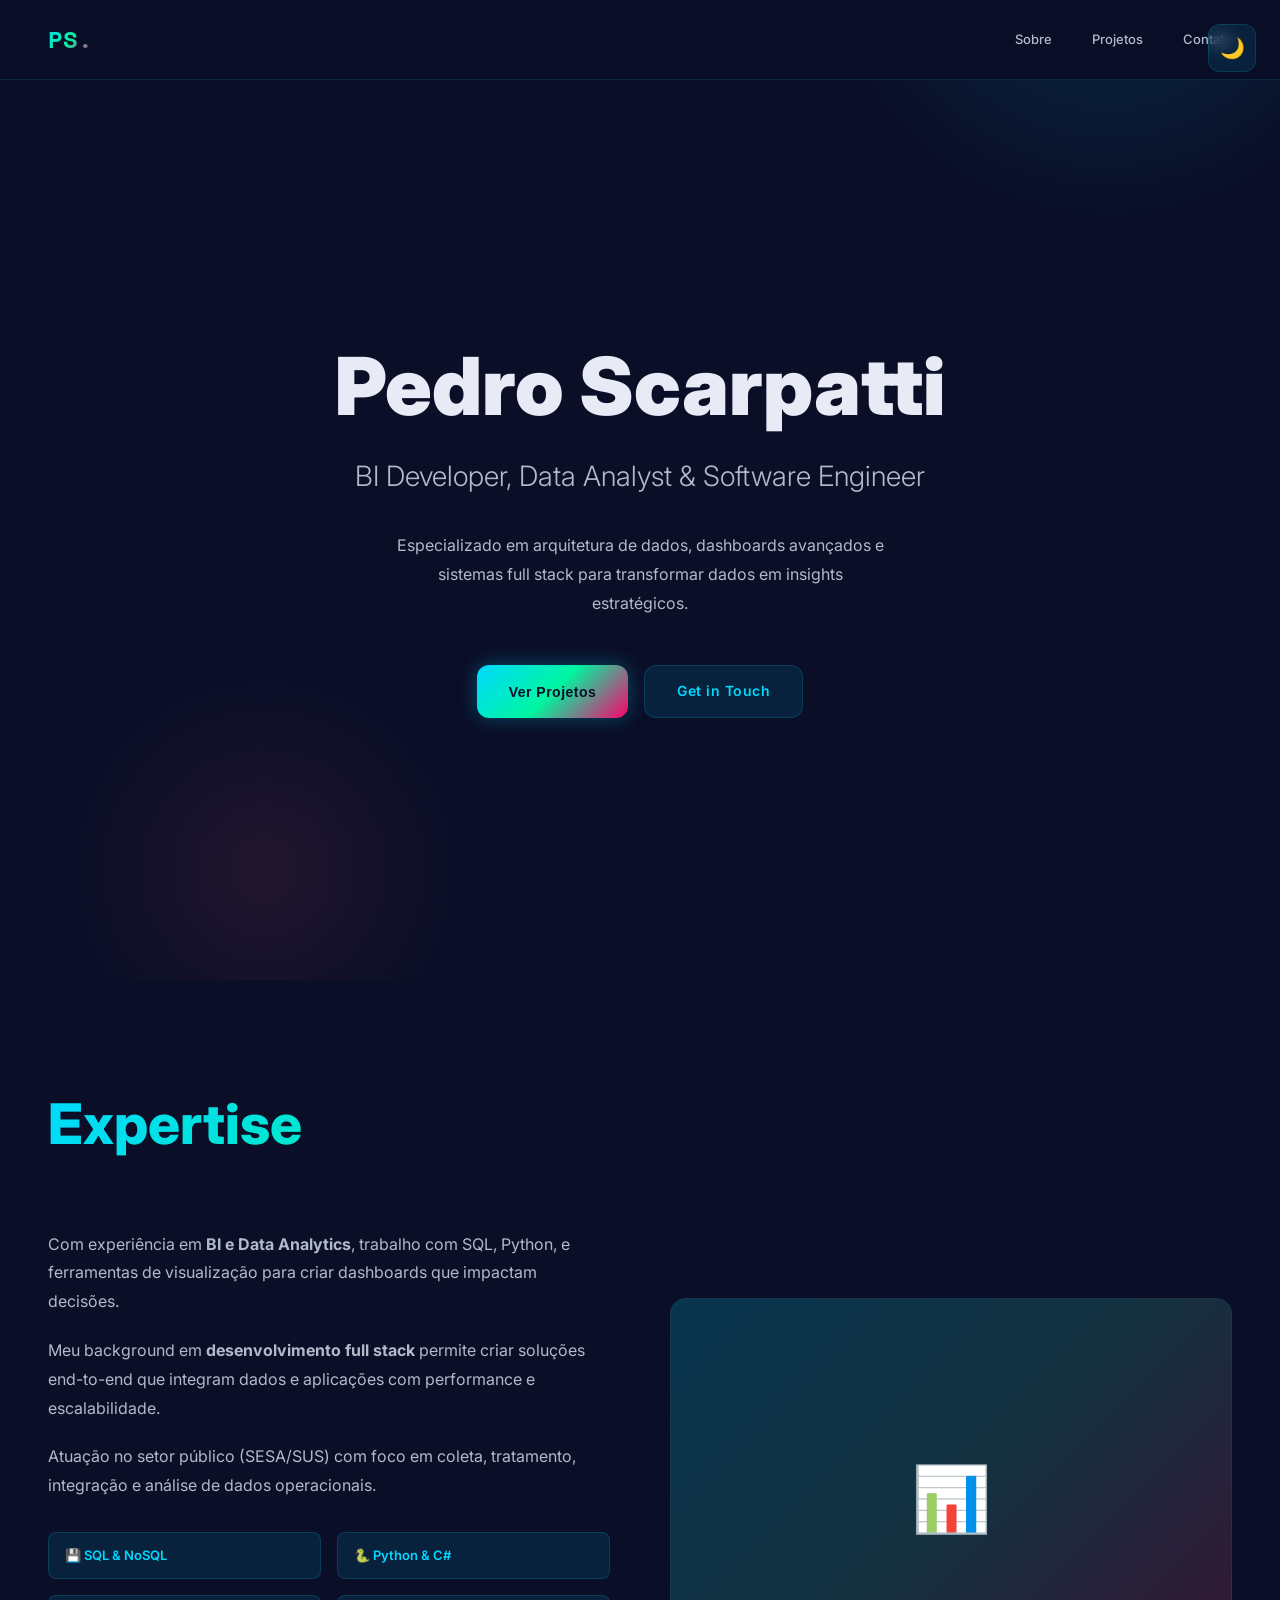
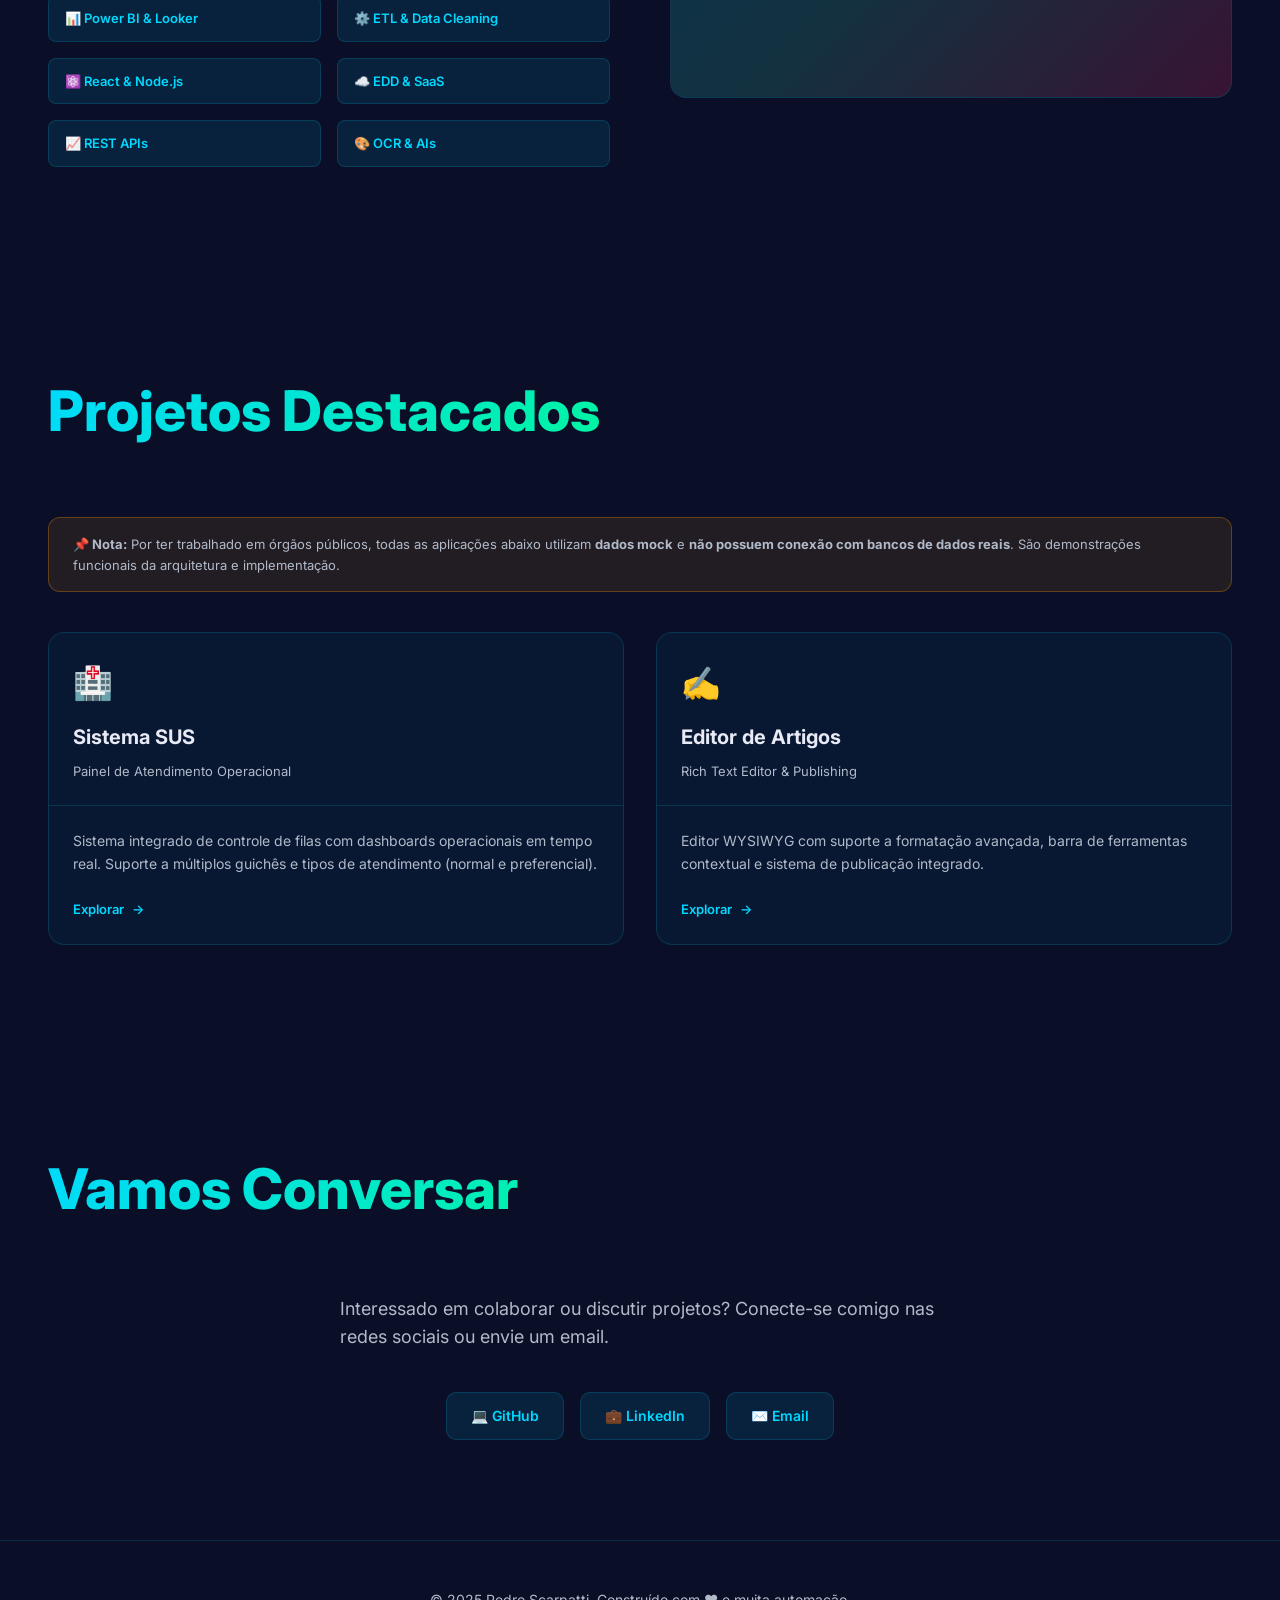
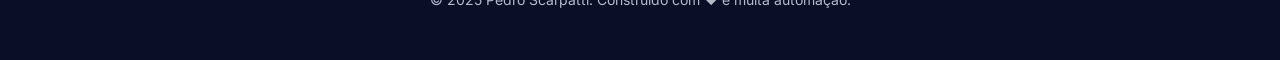
==== index.html @ ef8cffd0 "Deploy" ====
<!DOCTYPE html>
<html lang="pt-BR">
<head>
  <meta charset="UTF-8" />
  <meta name="viewport" content="width=device-width, initial-scale=1.0" />
  <meta name="description" content="Portfólio de Pedro Scarpatti — BI, Data Analytics & Full Stack Development" />
  <meta name="theme-color" content="#0a0e27" />
  <title>Pedro Scarpatti — BI Developer & Data Analyst</title>
  
  <link rel="preconnect" href="https://fonts.googleapis.com" />
  <link rel="preconnect" href="https://fonts.gstatic.com" crossorigin />
  <link href="https://fonts.googleapis.com/css2?family=Space+Mono:wght@400;700&family=Inter:wght@100;200;300;400;500;600;700;800;900&family=Outfit:wght@100;200;300;400;500;600;700;800;900&display=swap" rel="stylesheet" />

  <style>
    * {
      margin: 0;
      padding: 0;
      box-sizing: border-box;
    }

    :root {
      /* Light Mode */
      --bg-light: #ffffff;
      --bg-light-secondary: #f8f9fa;
      --text-light: #0a0e27;
      --text-light-secondary: #4a5568;
      --accent-light: #00d9ff;
      --accent-light-2: #00f5a0;
      --card-border-light: rgba(0, 217, 255, 0.1);

      /* Dark Mode (Active) */
      --bg-dark: #0a0e27;
      --bg-dark-secondary: #1a1f3a;
      --text-dark: #e8eaf6;
      --text-dark-secondary: #b0bac9;
      --accent-dark: #00d9ff;
      --accent-dark-2: #00f5a0;
      --card-border-dark: rgba(0, 217, 255, 0.15);

      /* Gradients */
      --gradient-1: linear-gradient(135deg, #00d9ff 0%, #00f5a0 50%, #ff006e 100%);
      --gradient-2: linear-gradient(135deg, #667eea 0%, #764ba2 100%);
      --gradient-3: linear-gradient(135deg, #f093fb 0%, #f5576c 100%);

      /* Shadows */
      --shadow-sm: 0 2px 8px rgba(0, 217, 255, 0.1);
      --shadow-md: 0 8px 24px rgba(0, 217, 255, 0.15);
      --shadow-lg: 0 20px 48px rgba(0, 217, 255, 0.2);
    }

    html {
      scroll-behavior: smooth;
    }

    body {
      font-family: 'Inter', -apple-system, BlinkMacSystemFont, 'Segoe UI', sans-serif;
      background: var(--bg-dark);
      color: var(--text-dark);
      line-height: 1.6;
      overflow-x: hidden;
    }

    /* ─── DARK/LIGHT TOGGLE ─── */
    .theme-toggle {
      position: fixed;
      top: 24px;
      right: 24px;
      z-index: 999;
      width: 48px;
      height: 48px;
      border-radius: 12px;
      background: rgba(0, 217, 255, 0.1);
      border: 1px solid var(--card-border-dark);
      cursor: pointer;
      display: flex;
      align-items: center;
      justify-content: center;
      font-size: 20px;
      transition: all 0.3s cubic-bezier(0.16, 1, 0.3, 1);
      backdrop-filter: blur(8px);
    }

    .theme-toggle:hover {
      background: rgba(0, 217, 255, 0.15);
      transform: scale(1.1);
    }

    body.light .theme-toggle {
      background: rgba(0, 217, 255, 0.08);
      border-color: var(--card-border-light);
    }

    /* ─── GLOBAL LIGHT MODE ─── */
    body.light {
      background: var(--bg-light);
      color: var(--text-light);
    }

    body.light * {
      --bg: var(--bg-light);
      --bg-secondary: var(--bg-light-secondary);
      --text: var(--text-light);
      --text-secondary: var(--text-light-secondary);
      --accent: var(--accent-light);
      --accent-2: var(--accent-light-2);
      --card-border: var(--card-border-light);
    }

    /* ─── ANIMATIONS ─── */
    @keyframes fadeInUp {
      from {
        opacity: 0;
        transform: translateY(30px);
      }
      to {
        opacity: 1;
        transform: translateY(0);
      }
    }

    @keyframes fadeInDown {
      from {
        opacity: 0;
        transform: translateY(-30px);
      }
      to {
        opacity: 1;
        transform: translateY(0);
      }
    }

    @keyframes fadeInLeft {
      from {
        opacity: 0;
        transform: translateX(-30px);
      }
      to {
        opacity: 1;
        transform: translateX(0);
      }
    }

    @keyframes glow {
      0%, 100% {
        box-shadow: 0 0 20px rgba(0, 217, 255, 0.3), 0 0 40px rgba(0, 217, 255, 0.1);
      }
      50% {
        box-shadow: 0 0 30px rgba(0, 217, 255, 0.5), 0 0 60px rgba(0, 217, 255, 0.2);
      }
    }

    @keyframes float {
      0%, 100% {
        transform: translateY(0px);
      }
      50% {
        transform: translateY(-12px);
      }
    }

    @keyframes slideInRight {
      from {
        opacity: 0;
        transform: translateX(60px);
      }
      to {
        opacity: 1;
        transform: translateX(0);
      }
    }

    /* ─── HEADER ─── */
    header {
      position: fixed;
      top: 0;
      left: 0;
      right: 0;
      height: 80px;
      background: rgba(10, 14, 39, 0.8);
      backdrop-filter: blur(12px);
      border-bottom: 1px solid var(--card-border-dark);
      z-index: 100;
      display: flex;
      align-items: center;
      justify-content: space-between;
      padding: 0 48px;
      animation: fadeInDown 0.6s ease-out;
    }

    body.light header {
      background: rgba(255, 255, 255, 0.8);
      border-bottom-color: var(--card-border-light);
    }

    .logo {
      font-family: 'Space Mono', monospace;
      font-size: 24px;
      font-weight: 700;
      background: var(--gradient-1);
      -webkit-background-clip: text;
      -webkit-text-fill-color: transparent;
      background-clip: text;
      cursor: pointer;
      transition: transform 0.3s;
    }

    .logo:hover {
      transform: scale(1.05);
    }

    nav {
      display: flex;
      gap: 40px;
      align-items: center;
    }

    nav a {
      font-size: 13px;
      font-weight: 500;
      text-decoration: none;
      color: var(--text-dark-secondary);
      transition: color 0.3s;
      position: relative;
    }

    body.light nav a {
      color: var(--text-light-secondary);
    }

    nav a::after {
      content: '';
      position: absolute;
      bottom: -6px;
      left: 0;
      right: 0;
      height: 2px;
      background: var(--gradient-1);
      scale: 0;
      transition: scale 0.3s cubic-bezier(0.16, 1, 0.3, 1);
    }

    nav a:hover::after {
      scale: 1;
    }

    /* ─── MAIN CONTENT ─── */
    main {
      padding-top: 80px;
      min-height: 100vh;
    }

    /* ─── HERO ─── */
    .hero {
      min-height: 100vh;
      display: flex;
      align-items: center;
      justify-content: center;
      position: relative;
      overflow: hidden;
      padding: 60px 48px;
    }

    .hero::before {
      content: '';
      position: absolute;
      top: -50%;
      right: -10%;
      width: 600px;
      height: 600px;
      background: radial-gradient(circle, rgba(0, 217, 255, 0.15) 0%, transparent 70%);
      border-radius: 50%;
      animation: float 6s ease-in-out infinite;
      pointer-events: none;
    }

    .hero::after {
      content: '';
      position: absolute;
      bottom: -10%;
      left: 5%;
      width: 400px;
      height: 400px;
      background: radial-gradient(circle, rgba(245, 87, 108, 0.1) 0%, transparent 70%);
      border-radius: 50%;
      animation: float 8s ease-in-out infinite reverse;
      pointer-events: none;
    }

    .hero-content {
      position: relative;
      z-index: 2;
      text-align: center;
      max-width: 800px;
    }

    .hero h1 {
      font-size: clamp(48px, 8vw, 80px);
      font-weight: 900;
      line-height: 1.1;
      margin-bottom: 24px;
      animation: fadeInUp 0.8s ease-out 0.1s both;
    }

    .hero .subtitle {
      font-size: clamp(18px, 3vw, 28px);
      color: var(--text-dark-secondary);
      margin-bottom: 32px;
      animation: fadeInUp 0.8s ease-out 0.2s both;
      font-weight: 300;
    }

    body.light .hero .subtitle {
      color: var(--text-light-secondary);
    }

    .hero .description {
      font-size: 16px;
      color: var(--text-dark-secondary);
      max-width: 500px;
      margin: 0 auto 48px;
      line-height: 1.8;
      animation: fadeInUp 0.8s ease-out 0.3s both;
    }

    body.light .hero .description {
      color: var(--text-light-secondary);
    }

    .cta-buttons {
      display: flex;
      gap: 16px;
      justify-content: center;
      flex-wrap: wrap;
      animation: fadeInUp 0.8s ease-out 0.4s both;
    }

    .btn {
      padding: 14px 32px;
      border-radius: 12px;
      font-size: 14px;
      font-weight: 600;
      cursor: pointer;
      transition: all 0.3s cubic-bezier(0.16, 1, 0.3, 1);
      border: none;
      text-decoration: none;
      display: inline-block;
      letter-spacing: 0.5px;
      white-space: nowrap;
    }

    .btn-primary {
      background: var(--gradient-1);
      color: #0a0e27;
      box-shadow: 0 0 20px rgba(0, 217, 255, 0.3);
    }

    .btn-primary:hover {
      box-shadow: 0 0 40px rgba(0, 217, 255, 0.5), 0 0 60px rgba(0, 217, 255, 0.2);
      transform: translateY(-4px);
    }

    .btn-secondary {
      background: rgba(0, 217, 255, 0.1);
      border: 1px solid var(--card-border-dark);
      color: var(--accent-dark);
    }

    body.light .btn-secondary {
      border-color: var(--card-border-light);
      color: var(--accent-light);
    }

    .btn-secondary:hover {
      background: rgba(0, 217, 255, 0.2);
      transform: translateY(-4px);
    }

    /* ─── SECTIONS ─── */
    section {
      padding: 100px 48px;
      max-width: 1400px;
      margin: 0 auto;
    }

    section h2 {
      font-size: clamp(36px, 5vw, 56px);
      font-weight: 800;
      margin-bottom: 60px;
      background: var(--gradient-1);
      -webkit-background-clip: text;
      -webkit-text-fill-color: transparent;
      background-clip: text;
      animation: fadeInUp 0.8s ease-out;
    }

    /* ─── ABOUT ─── */
    .about-content {
      display: grid;
      grid-template-columns: 1fr 1fr;
      gap: 60px;
      align-items: center;
    }

    .about-text {
      animation: fadeInLeft 0.8s ease-out 0.1s both;
    }

    .about-text p {
      font-size: 16px;
      line-height: 1.8;
      margin-bottom: 20px;
      color: var(--text-dark-secondary);
    }

    body.light .about-text p {
      color: var(--text-light-secondary);
    }

    .skills-grid {
      display: grid;
      grid-template-columns: repeat(2, 1fr);
      gap: 16px;
      margin-top: 32px;
    }

    .skill-tag {
      background: rgba(0, 217, 255, 0.1);
      border: 1px solid var(--card-border-dark);
      border-radius: 8px;
      padding: 12px 16px;
      font-size: 13px;
      font-weight: 600;
      color: var(--accent-dark);
      transition: all 0.3s;
      animation: fadeInUp 0.8s ease-out both;
    }

    body.light .skill-tag {
      border-color: var(--card-border-light);
      color: var(--accent-light);
    }

    .skill-tag:hover {
      background: rgba(0, 217, 255, 0.2);
      transform: translateY(-4px);
    }

    .about-visual {
      position: relative;
      height: 400px;
      border-radius: 16px;
      overflow: hidden;
      background: linear-gradient(135deg, rgba(0, 217, 255, 0.1), rgba(245, 87, 108, 0.1));
      border: 1px solid var(--card-border-dark);
      display: flex;
      align-items: center;
      justify-content: center;
      animation: fadeInUp 0.8s ease-out 0.2s both;
    }

    body.light .about-visual {
      border-color: var(--card-border-light);
    }

    .about-visual::before {
      content: '';
      position: absolute;
      width: 100%;
      height: 100%;
      background: var(--gradient-1);
      opacity: 0.1;
      animation: float 4s ease-in-out infinite;
    }

    .about-visual-inner {
      position: relative;
      z-index: 2;
      font-size: 64px;
    }

    /* ─── PROJECTS ─── */
    .projects-grid {
      display: grid;
      grid-template-columns: repeat(2, 1fr);
      gap: 32px;
    }

    @media (max-width: 900px) {
      .projects-grid {
        grid-template-columns: 1fr;
      }
    }

    .project-card {
      background: rgba(0, 217, 255, 0.05);
      border: 1px solid var(--card-border-dark);
      border-radius: 16px;
      overflow: hidden;
      transition: all 0.4s cubic-bezier(0.16, 1, 0.3, 1);
      cursor: pointer;
      position: relative;
      animation: fadeInUp 0.8s ease-out both;
      display: flex;
      flex-direction: column;
    }

    body.light .project-card {
      background: rgba(0, 217, 255, 0.02);
      border-color: var(--card-border-light);
    }

    .project-card:nth-child(1) { animation-delay: 0s; }
    .project-card:nth-child(2) { animation-delay: 0.1s; }
    .project-card:nth-child(3) { animation-delay: 0.2s; }

    .project-card::before {
      content: '';
      position: absolute;
      top: 0;
      left: 0;
      right: 0;
      height: 2px;
      background: var(--gradient-1);
      transform: scaleX(0);
      transform-origin: left;
      transition: transform 0.4s cubic-bezier(0.16, 1, 0.3, 1);
    }

    .project-card:hover::before {
      transform: scaleX(1);
    }

    .project-card:hover {
      border-color: var(--accent-dark);
      background: rgba(0, 217, 255, 0.08);
      transform: translateY(-12px);
      box-shadow: 0 20px 48px rgba(0, 217, 255, 0.15);
    }

    body.light .project-card:hover {
      background: rgba(0, 217, 255, 0.06);
      border-color: var(--accent-light);
      box-shadow: 0 20px 48px rgba(0, 217, 255, 0.08);
    }

    .project-header {
      padding: 24px;
      border-bottom: 1px solid var(--card-border-dark);
      flex-shrink: 0;
    }

    body.light .project-header {
      border-bottom-color: var(--card-border-light);
    }

    .project-icon {
      font-size: 32px;
      margin-bottom: 12px;
    }

    .project-title {
      font-size: 20px;
      font-weight: 700;
      margin-bottom: 8px;
      color: var(--text-dark);
    }

    body.light .project-title {
      color: var(--text-light);
    }

    .project-subtitle {
      font-size: 13px;
      color: var(--text-dark-secondary);
    }

    body.light .project-subtitle {
      color: var(--text-light-secondary);
    }

    .project-content {
      padding: 24px;
      flex-grow: 1;
      display: flex;
      flex-direction: column;
    }

    .project-description {
      font-size: 14px;
      line-height: 1.6;
      color: var(--text-dark-secondary);
      margin-bottom: 24px;
      flex-grow: 1;
    }

    body.light .project-description {
      color: var(--text-light-secondary);
    }

    .project-link {
      display: inline-flex;
      align-items: center;
      gap: 8px;
      color: var(--accent-dark);
      text-decoration: none;
      font-weight: 600;
      font-size: 13px;
      transition: gap 0.3s;
    }

    body.light .project-link {
      color: var(--accent-light);
    }

    .project-link:hover {
      gap: 12px;
    }

    .modal {
      display: none;
      position: fixed;
      top: 0;
      left: 0;
      right: 0;
      bottom: 0;
      background: rgba(10, 14, 39, 0.9);
      backdrop-filter: blur(8px);
      z-index: 1000;
      animation: fadeIn 0.3s ease-out;
    }

    body.light .modal {
      background: rgba(255, 255, 255, 0.9);
    }

    .modal.active {
      display: flex;
      align-items: center;
      justify-content: center;
    }

    .modal-content {
      position: relative;
      width: 90%;
      max-width: 1200px;
      height: 85vh;
      border-radius: 16px;
      overflow: hidden;
      background: var(--bg-dark);
      border: 1px solid var(--card-border-dark);
      display: flex;
      flex-direction: column;
    }

    body.light .modal-content {
      background: var(--bg-light);
      border-color: var(--card-border-light);
    }

    .modal-iframe-wrapper {
      flex: 1;
      position: relative;
      overflow: hidden;
      border-radius: 12px;
      margin: 60px 20px 20px 20px;
    }

    .modal-iframe-wrapper iframe {
      width: 100%;
      height: 100%;
      border: none;
      border-radius: 8px;
    }

    .modal-close {
      position: absolute;
      top: 20px;
      right: 20px;
      width: 40px;
      height: 40px;
      background: rgba(0, 217, 255, 0.1);
      border: 1px solid var(--card-border-dark);
      border-radius: 10px;
      cursor: pointer;
      display: flex;
      align-items: center;
      justify-content: center;
      font-size: 20px;
      z-index: 10;
      transition: all 0.3s;
      color: var(--accent-dark);
    }

    body.light .modal-close {
      background: rgba(0, 217, 255, 0.08);
      border-color: var(--card-border-light);
    }

    .modal-close:hover {
      background: rgba(0, 217, 255, 0.2);
      transform: scale(1.1);
    }

    /* ─── CONTACT ─── */
    .contact-section {
      text-align: center;
    }

    .contact-text {
      font-size: 18px;
      color: var(--text-dark-secondary);
      margin-bottom: 40px;
      max-width: 600px;
      margin-left: auto;
      margin-right: auto;
      animation: fadeInUp 0.8s ease-out 0.1s both;
    }

    body.light .contact-text {
      color: var(--text-light-secondary);
    }

    .contact-links {
      display: flex;
      gap: 16px;
      justify-content: center;
      flex-wrap: wrap;
    }

    .contact-link {
      display: inline-flex;
      align-items: center;
      gap: 8px;
      padding: 12px 24px;
      background: rgba(0, 217, 255, 0.1);
      border: 1px solid var(--card-border-dark);
      border-radius: 10px;
      color: var(--accent-dark);
      text-decoration: none;
      font-weight: 600;
      font-size: 14px;
      transition: all 0.3s;
      animation: slideInRight 0.8s ease-out both;
    }

    body.light .contact-link {
      background: rgba(0, 217, 255, 0.08);
      border-color: var(--card-border-light);
      color: var(--accent-light);
    }

    .contact-link:hover {
      background: rgba(0, 217, 255, 0.2);
      transform: translateY(-4px);
    }

    .contact-link:nth-child(1) { animation-delay: 0.2s; }
    .contact-link:nth-child(2) { animation-delay: 0.3s; }
    .contact-link:nth-child(3) { animation-delay: 0.4s; }

    /* ─── FOOTER ─── */
    footer {
      border-top: 1px solid var(--card-border-dark);
      padding: 48px;
      text-align: center;
      color: var(--text-dark-secondary);
      font-size: 14px;
      animation: fadeInUp 0.8s ease-out;
    }

    body.light footer {
      border-top-color: var(--card-border-light);
      color: var(--text-light-secondary);
    }

    /* ─── RESPONSIVE ─── */
    @media (max-width: 768px) {
      header {
        padding: 0 24px;
      }

      nav {
        gap: 20px;
      }

      section {
        padding: 60px 24px;
      }

      .hero-content {
        text-align: center;
      }

      .about-content {
        grid-template-columns: 1fr;
        gap: 40px;
      }

      .projects-grid {
        grid-template-columns: 1fr;
      }

      .cta-buttons {
        flex-direction: column;
        align-items: center;
      }

      .btn {
        width: 100%;
        max-width: 300px;
      }
    }
  </style>
</head>
<body class="dark">
  <button class="theme-toggle" onclick="toggleTheme()">🌙</button>

  <header>
    <div class="logo">PS.</div>
    <nav>
      <a href="#about">Sobre</a>
      <a href="#projects">Projetos</a>
      <a href="#contact">Contato</a>
    </nav>
  </header>

  <main>
    <!-- HERO -->
    <section class="hero">
      <div class="hero-content">
        <h1>Pedro Scarpatti</h1>
        <p class="subtitle">BI Developer, Data Analyst & Software Engineer</p>
        <p class="description">
          Especializado em arquitetura de dados, dashboards avançados e sistemas full stack para transformar dados em insights estratégicos.
        </p>
        <div class="cta-buttons">
          <button class="btn btn-primary" onclick="document.getElementById('projects').scrollIntoView({ behavior: 'smooth' })">
            Ver Projetos
          </button>
          <a href="#contact" class="btn btn-secondary">Get in Touch</a>
        </div>
      </div>
    </section>

    <!-- ABOUT -->
    <section class="about" id="about">
      <h2>Expertise</h2>
      <div class="about-content">
        <div class="about-text">
          <p>
            Com experiência em <strong>BI e Data Analytics</strong>, trabalho com SQL, Python, e ferramentas de visualização para criar dashboards que impactam decisões.
          </p>
          <p>
            Meu background em <strong>desenvolvimento full stack</strong> permite criar soluções end-to-end que integram dados e aplicações com performance e escalabilidade.
          </p>
          <p>
            Atuação no setor público (SESA/SUS) com foco em coleta, tratamento, integração e análise de dados operacionais.
          </p>

          <div class="skills-grid">
            <span class="skill-tag">💾 SQL & NoSQL</span>
            <span class="skill-tag">🐍 Python & C# </span>
            <span class="skill-tag">📊 Power BI & Looker</span>
            <span class="skill-tag">⚙️ ETL & Data Cleaning</span>
            <span class="skill-tag">⚛️ React & Node.js</span>
            <span class="skill-tag">☁️ EDD & SaaS</span>
            <span class="skill-tag">📈 REST APIs</span>
            <span class="skill-tag">🎨 OCR & AIs</span>
          </div>
        </div>

        <div class="about-visual">
          <div class="about-visual-inner">📊</div>
        </div>
      </div>
    </section>

    <!-- PROJECTS -->
    <section class="projects" id="projects">
      <h2>Projetos Destacados</h2>
      
      <!-- Disclaimer -->
      <div style="background: rgba(255, 152, 0, 0.1); border: 1px solid rgba(255, 152, 0, 0.3); border-radius: 12px; padding: 16px 24px; margin-bottom: 40px; font-size: 13px; color: var(--text-dark-secondary); animation: fadeInUp 0.8s ease-out;">
        <strong>📌 Nota:</strong> Por ter trabalhado em órgãos públicos, todas as aplicações abaixo utilizam <strong>dados mock</strong> e <strong>não possuem conexão com bancos de dados reais</strong>. São demonstrações funcionais da arquitetura e implementação.
      </div>

      <div class="projects-grid">
        <!-- Project 1: SUS System -->
        <div class="project-card" onclick="openModal(0)">
          <div class="project-header">
            <div class="project-icon">🏥</div>
            <h3 class="project-title">Sistema SUS</h3>
            <p class="project-subtitle">Painel de Atendimento Operacional</p>
          </div>
          <div class="project-content">
            <p class="project-description">
              Sistema integrado de controle de filas com dashboards operacionais em tempo real. Suporte a múltiplos guichês e tipos de atendimento (normal e preferencial).
            </p>
            <a href="#" class="project-link" onclick="openModal(0); return false;">
              Explorar <span>→</span>
            </a>
          </div>
        </div>

        <!-- Project 2: Article Editor -->
        <div class="project-card" onclick="openModal(1)">
          <div class="project-header">
            <div class="project-icon">✍️</div>
            <h3 class="project-title">Editor de Artigos</h3>
            <p class="project-subtitle">Rich Text Editor & Publishing</p>
          </div>
          <div class="project-content">
            <p class="project-description">
              Editor WYSIWYG com suporte a formatação avançada, barra de ferramentas contextual e sistema de publicação integrado.
            </p>
            <a href="#" class="project-link" onclick="openModal(1); return false;">
              Explorar <span>→</span>
            </a>
          </div>
        </div>
      </div>
    </section>

    <!-- CONTACT -->
    <section class="contact" id="contact">
      <h2>Vamos Conversar</h2>
      <p class="contact-text">
        Interessado em colaborar ou discutir projetos? Conecte-se comigo nas redes sociais ou envie um email.
      </p>
      <div class="contact-links">
        <a href="https://github.com/pedro-scarpatti" class="contact-link" target="_blank">
          💻 GitHub
        </a>
        <a href="https://www.linkedin.com/in/pedro-batista-2k99" class="contact-link" target="_blank">
          💼 LinkedIn
        </a>
        <a href="mailto:scarpatti.pedro@gmail.com" class="contact-link">
          ✉️ Email
        </a>
      </div>
    </section>
  </main>

  <footer>
    <p>© 2025 Pedro Scarpatti. Construído com ❤️ e muita automação.</p>
  </footer>

  <!-- MODALS -->
  <div class="modal" id="modal">
    <div class="modal-content">
      <button class="modal-close" onclick="closeModal()">✕</button>
      <div class="modal-iframe-wrapper">
        <iframe id="modal-iframe" src="" title="Project Modal"></iframe>
      </div>
    </div>
  </div>

  <script>
    const projects = [
      { title: 'Sistema SUS', file: 'projects/Gerenciador%20de%20Senhas.html' },
      { title: 'Editor de Artigos', file: 'projects/monolithic-article-editor.html' },
    ];

    function openModal(index) {
      if (index >= projects.length) return;
      const modal = document.getElementById('modal');
      const iframe = document.getElementById('modal-iframe');
      iframe.src = projects[index].file;
      modal.classList.add('active');
      document.body.style.overflow = 'hidden';
    }

    function closeModal() {
      document.getElementById('modal').classList.remove('active');
      document.getElementById('modal-iframe').src = '';
      document.body.style.overflow = 'auto';
    }

    function toggleTheme() {
      const body = document.body;
      const btn = document.querySelector('.theme-toggle');
      body.classList.toggle('light');
      btn.textContent = body.classList.contains('light') ? '☀️' : '🌙';
      localStorage.setItem('theme', body.classList.contains('light') ? 'light' : 'dark');
    }

    // Load theme preference
    const savedTheme = localStorage.getItem('theme') || 'dark';
    if (savedTheme === 'light') {
      document.body.classList.add('light');
      document.querySelector('.theme-toggle').textContent = '☀️';
    }

    // Close modal on ESC
    document.addEventListener('keydown', (e) => {
      if (e.key === 'Escape') closeModal();
    });

    // Close modal on overlay click
    document.getElementById('modal').addEventListener('click', (e) => {
      if (e.target.id === 'modal') closeModal();
    });
  </script>
</body>
</html>
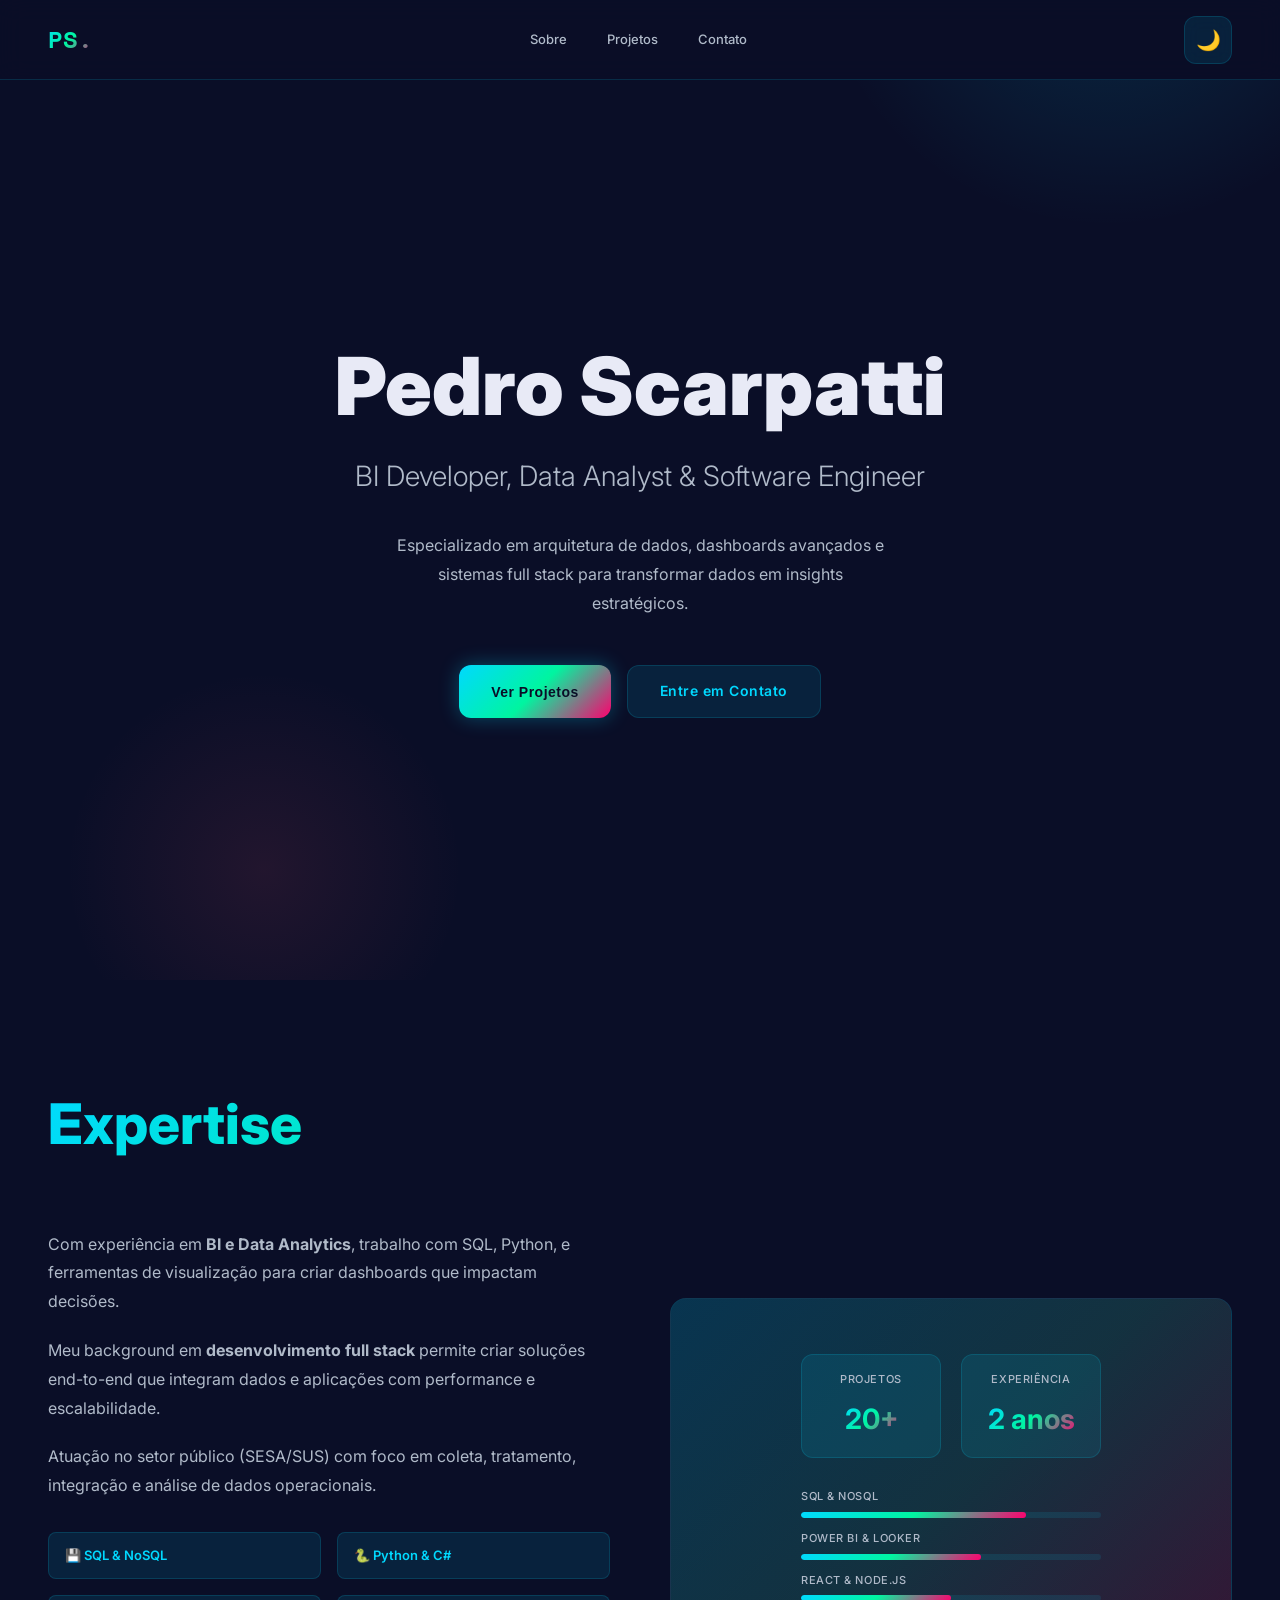
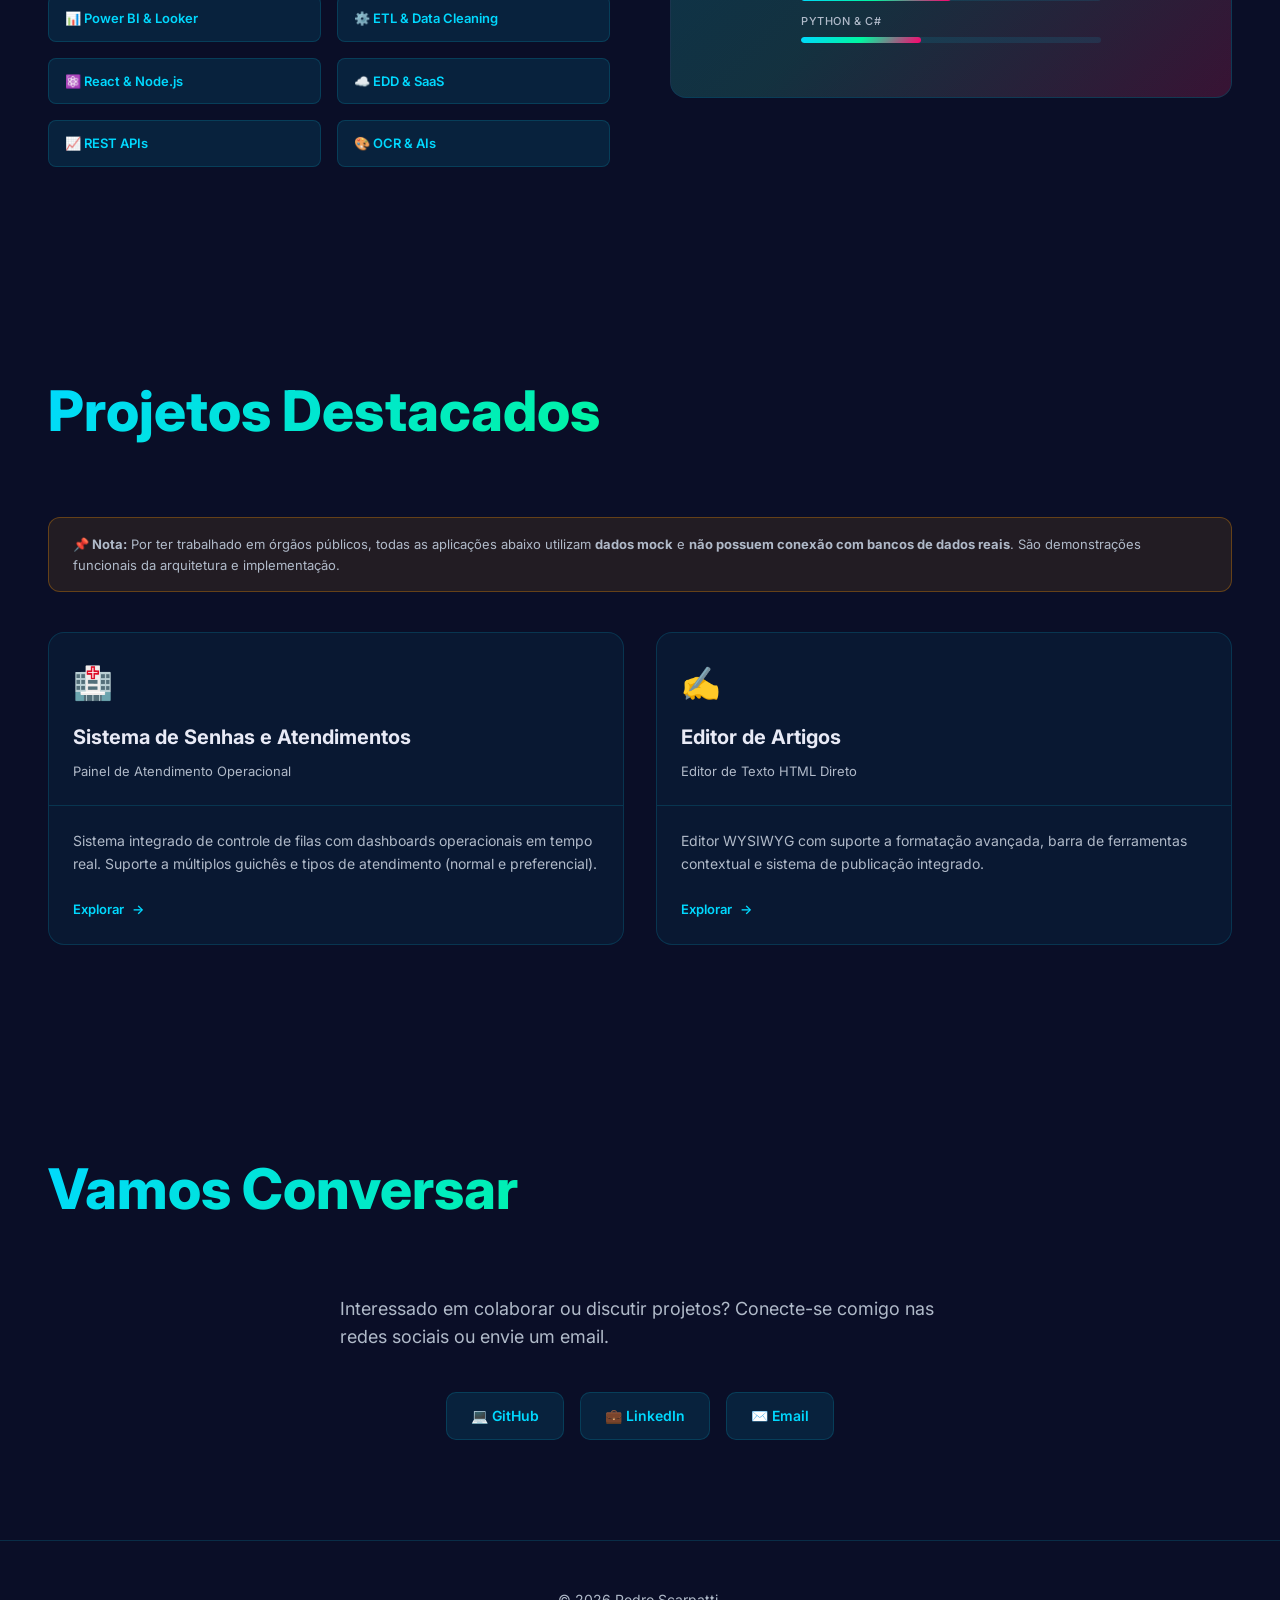
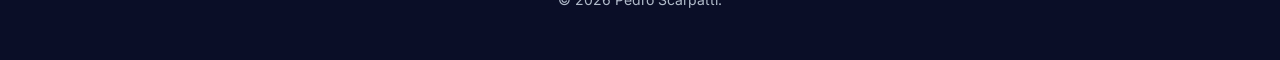
==== commit 25b7379c: "Mais uma mudança" ====
--- a/index.html
+++ b/index.html
@@ -62,10 +62,6 @@
 
     /* ─── DARK/LIGHT TOGGLE ─── */
     .theme-toggle {
-      position: fixed;
-      top: 24px;
-      right: 24px;
-      z-index: 999;
       width: 48px;
       height: 48px;
       border-radius: 12px;
@@ -475,7 +471,114 @@
     .about-visual-inner {
       position: relative;
       z-index: 2;
-      font-size: 64px;
+      width: 100%;
+      height: 100%;
+      display: flex;
+      flex-direction: column;
+      justify-content: center;
+      align-items: center;
+      padding: 20px;
+    }
+
+    .dashboard {
+      display: grid;
+      grid-template-columns: 1fr 1fr;
+      gap: 20px;
+      width: 100%;
+      max-width: 300px;
+    }
+
+    .metric {
+      background: rgba(0, 217, 255, 0.1);
+      border: 1px solid var(--card-border-dark);
+      border-radius: 12px;
+      padding: 16px;
+      text-align: center;
+      transition: all 0.3s;
+    }
+
+    body.light .metric {
+      background: rgba(0, 217, 255, 0.08);
+      border-color: var(--card-border-light);
+    }
+
+    .metric:hover {
+      transform: translateY(-4px);
+      box-shadow: 0 8px 24px rgba(0, 217, 255, 0.15);
+    }
+
+    .metric .label {
+      font-size: 11px;
+      font-weight: 500;
+      letter-spacing: 0.05em;
+      text-transform: uppercase;
+      color: var(--text-dark-secondary);
+      margin-bottom: 8px;
+      display: block;
+    }
+
+    body.light .metric .label {
+      color: var(--text-light-secondary);
+    }
+
+    .metric .value {
+      font-size: 28px;
+      font-weight: 700;
+      color: var(--accent-dark);
+      background: var(--gradient-1);
+      -webkit-background-clip: text;
+      -webkit-text-fill-color: transparent;
+      background-clip: text;
+    }
+
+    .skill-bars {
+      grid-column: 1 / -1;
+      display: flex;
+      flex-direction: column;
+      gap: 12px;
+      margin-top: 10px;
+    }
+
+    .skill-bar {
+      display: flex;
+      flex-direction: column;
+      gap: 6px;
+    }
+
+    .skill-name {
+      font-size: 11px;
+      font-weight: 500;
+      color: var(--text-dark-secondary);
+      text-transform: uppercase;
+      letter-spacing: 0.05em;
+    }
+
+    body.light .skill-name {
+      color: var(--text-light-secondary);
+    }
+
+    .bar {
+      height: 6px;
+      background: rgba(0, 217, 255, 0.1);
+      border-radius: 3px;
+      overflow: hidden;
+    }
+
+    body.light .bar {
+      background: rgba(0, 217, 255, 0.08);
+    }
+
+    .fill {
+      height: 100%;
+      background: var(--gradient-1);
+      border-radius: 3px;
+      transition: width 1s ease-out;
+      animation: fillBar 1.5s ease-out forwards;
+    }
+
+    @keyframes fillBar {
+      from { width: 0%; }
+      to { width: var(--fill-width); }
     }
 
     /* ─── PROJECTS ─── */
@@ -813,7 +916,6 @@
   </style>
 </head>
 <body class="dark">
-  <button class="theme-toggle" onclick="toggleTheme()">🌙</button>
 
   <header>
     <div class="logo">PS.</div>
@@ -822,6 +924,7 @@
       <a href="#projects">Projetos</a>
       <a href="#contact">Contato</a>
     </nav>
+    <button class="theme-toggle" onclick="toggleTheme()">🌙</button>
   </header>
 
   <main>
@@ -837,7 +940,7 @@
           <button class="btn btn-primary" onclick="document.getElementById('projects').scrollIntoView({ behavior: 'smooth' })">
             Ver Projetos
           </button>
-          <a href="#contact" class="btn btn-secondary">Get in Touch</a>
+          <a href="#contact" class="btn btn-secondary">Entre em Contato</a>
         </div>
       </div>
     </section>
@@ -870,7 +973,36 @@
         </div>
 
         <div class="about-visual">
-          <div class="about-visual-inner">📊</div>
+          <div class="about-visual-inner">
+            <div class="dashboard">
+              <div class="metric">
+                <span class="label">Projetos</span>
+                <span class="value">20+</span>
+              </div>
+              <div class="metric">
+                <span class="label">Experiência</span>
+                <span class="value">2 anos</span>
+              </div>
+              <div class="skill-bars">
+                <div class="skill-bar">
+                  <span class="skill-name">SQL & NoSQL</span>
+                  <div class="bar"><div class="fill" style="--fill-width: 75%"></div></div>
+                </div>
+                <div class="skill-bar">
+                  <span class="skill-name">Power BI & Looker</span>
+                  <div class="bar"><div class="fill" style="--fill-width: 60%"></div></div>
+                </div>
+                <div class="skill-bar">
+                  <span class="skill-name">React & Node.js</span>
+                  <div class="bar"><div class="fill" style="--fill-width: 50%"></div></div>
+                </div>
+                <div class="skill-bar">
+                  <span class="skill-name">Python & C#</span>
+                  <div class="bar"><div class="fill" style="--fill-width: 40%"></div></div>
+                </div>
+              </div>
+            </div>
+          </div>
         </div>
       </div>
     </section>
@@ -889,7 +1021,7 @@
         <div class="project-card" onclick="openModal(0)">
           <div class="project-header">
             <div class="project-icon">🏥</div>
-            <h3 class="project-title">Sistema SUS</h3>
+            <h3 class="project-title">Sistema de Senhas e Atendimentos</h3>
             <p class="project-subtitle">Painel de Atendimento Operacional</p>
           </div>
           <div class="project-content">
@@ -907,7 +1039,7 @@
           <div class="project-header">
             <div class="project-icon">✍️</div>
             <h3 class="project-title">Editor de Artigos</h3>
-            <p class="project-subtitle">Rich Text Editor & Publishing</p>
+            <p class="project-subtitle">Editor de Texto HTML Direto</p>
           </div>
           <div class="project-content">
             <p class="project-description">
@@ -942,7 +1074,7 @@
   </main>
 
   <footer>
-    <p>© 2025 Pedro Scarpatti. Construído com ❤️ e muita automação.</p>
+    <p>© 2026 Pedro Scarpatti.</p>
   </footer>
 
   <!-- MODALS -->
@@ -957,7 +1089,7 @@
 
   <script>
     const projects = [
-      { title: 'Sistema SUS', file: 'projects/Gerenciador%20de%20Senhas.html' },
+      { title: 'Sistema de Senhas e Atendimentos', file: 'projects/Gerenciador%20de%20Senhas.html' },
       { title: 'Editor de Artigos', file: 'projects/monolithic-article-editor.html' },
     ];
 
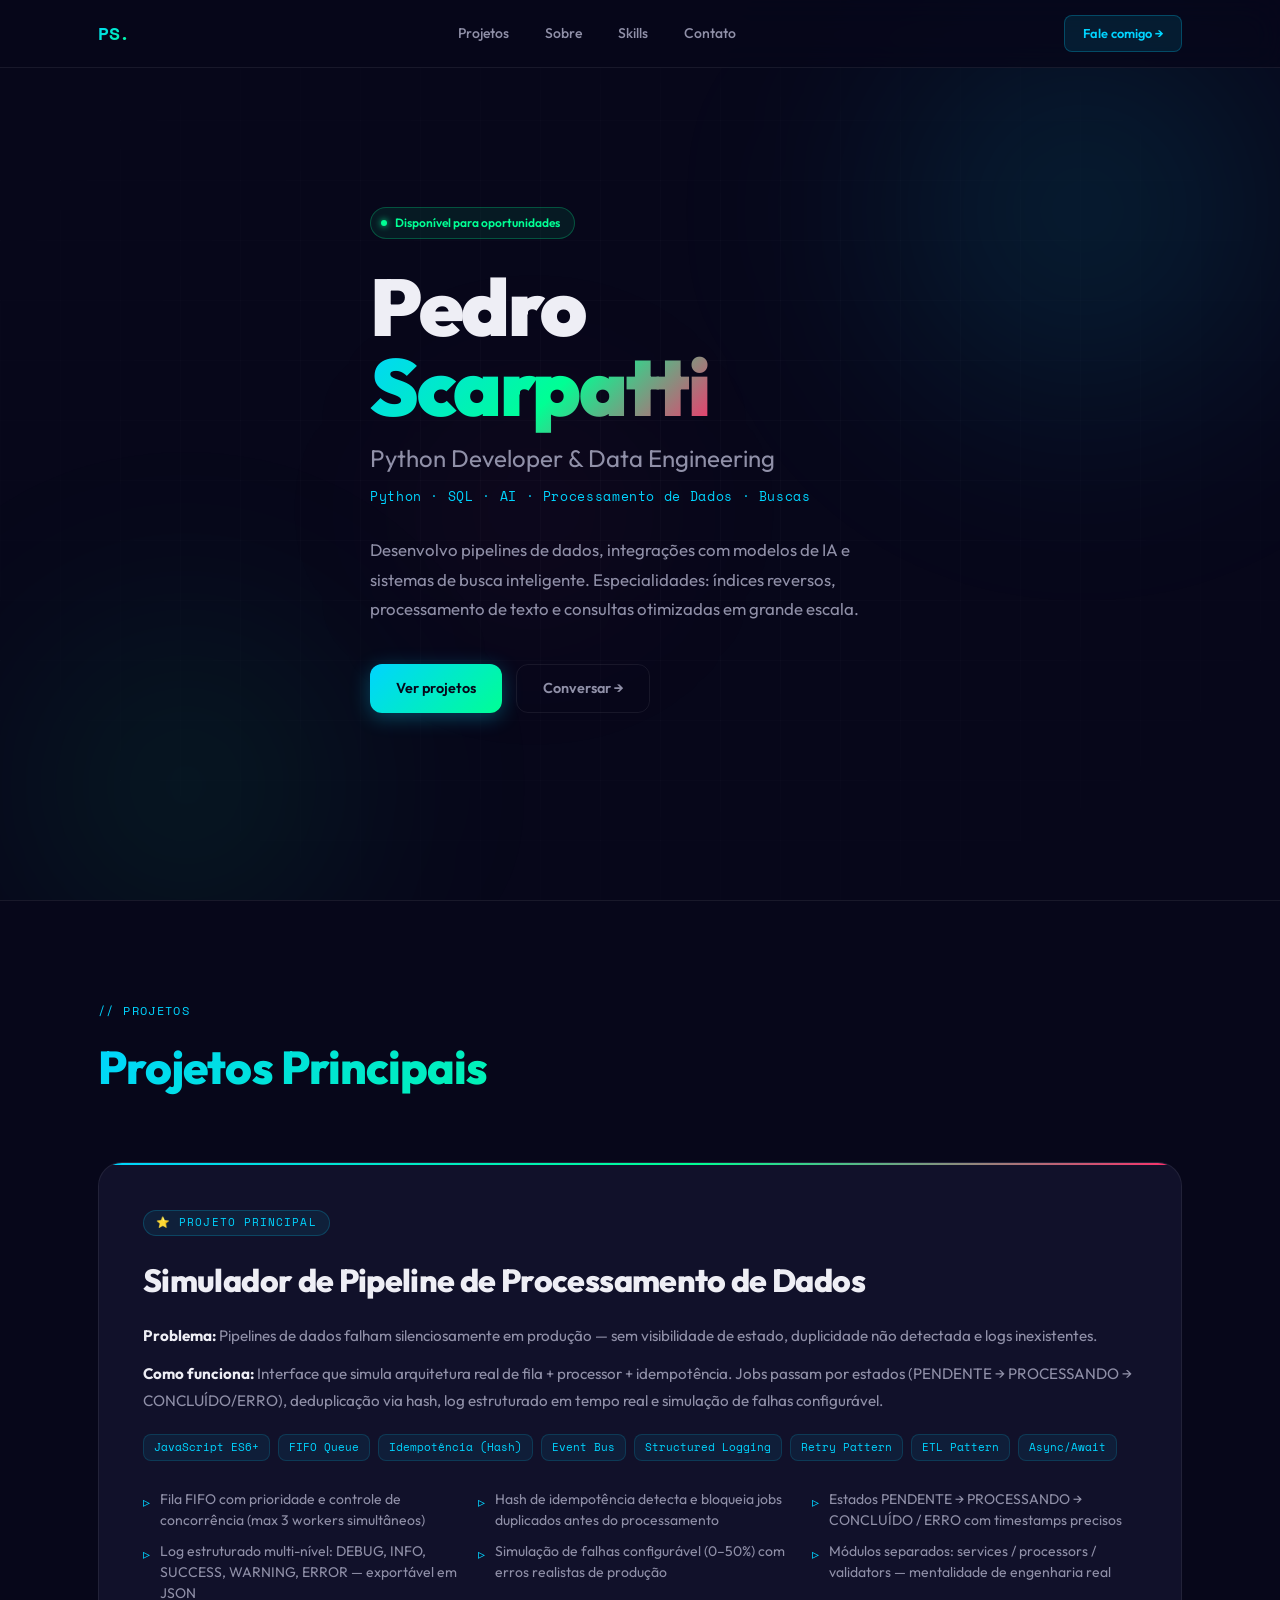
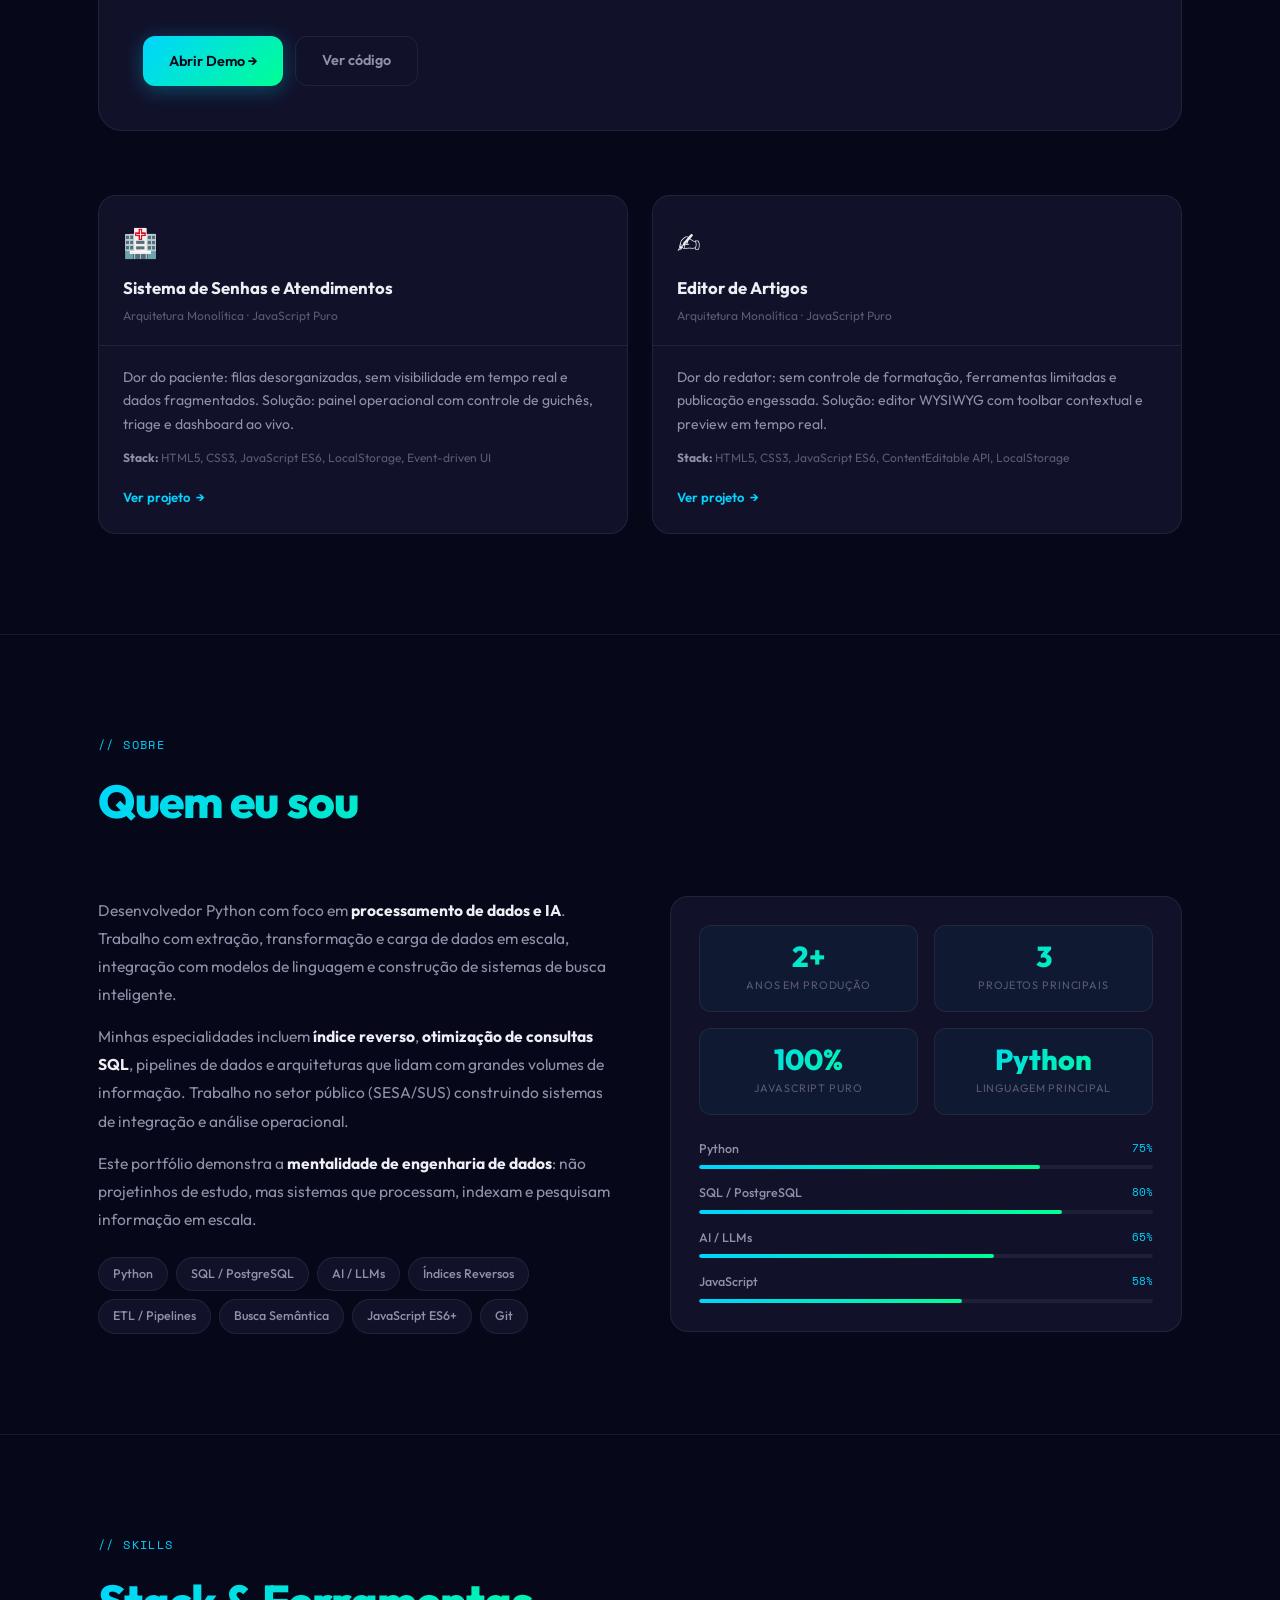
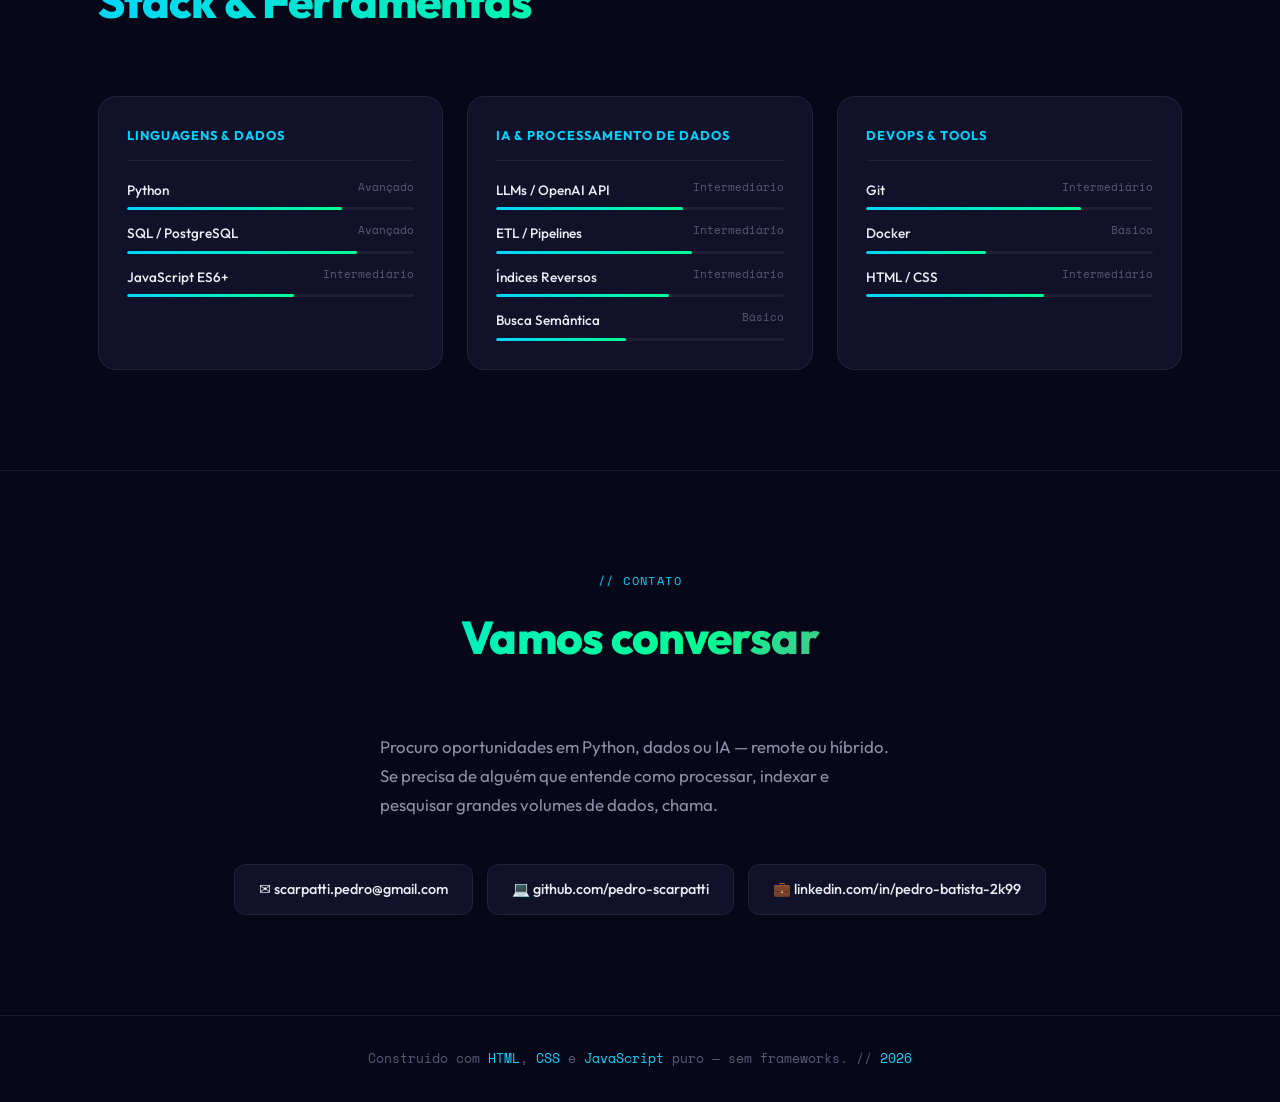
==== commit 1e14b873: "refactor: foco alterado para Python + dados + IA + índices reversos" ====
--- a/index.html
+++ b/index.html
@@ -3,1134 +3,1185 @@
 <head>
   <meta charset="UTF-8" />
   <meta name="viewport" content="width=device-width, initial-scale=1.0" />
-  <meta name="description" content="Portfólio de Pedro Scarpatti — BI, Data Analytics & Full Stack Development" />
-  <meta name="theme-color" content="#0a0e27" />
-  <title>Pedro Scarpatti — BI Developer & Data Analyst</title>
-  
+  <meta name="description" content="Pedro Scarpatti — Python Developer e Data Engineer. SQL, AI, índices reversos, pipelines de dados e processamento." />
+  <meta name="author" content="Pedro Scarpatti" />
+  <meta name="robots" content="index, follow" />
+  <meta property="og:title" content="Pedro Scarpatti — Python Developer & Data Engineering" />
+  <meta property="og:description" content="Portfolio profissional: pipelines de dados, sistemas de busca inteligente e integração com IA." />
+  <meta property="og:type" content="website" />
+  <meta name="theme-color" content="#07071A" />
+
+  <title>Pedro Scarpatti — Python Developer &amp; Data Engineering</title>
+
+  <link rel="icon" type="image/svg+xml" href="data:image/svg+xml,<svg xmlns='http://www.w3.org/2000/svg' viewBox='0 0 32 32'><rect width='32' height='32' rx='8' fill='%2307071A'/><text x='50%' y='55%' dominant-baseline='middle' text-anchor='middle' font-family='monospace' font-size='18' font-weight='bold' fill='%2300D4FF'>PS</text></svg>" />
+
   <link rel="preconnect" href="https://fonts.googleapis.com" />
   <link rel="preconnect" href="https://fonts.gstatic.com" crossorigin />
-  <link href="https://fonts.googleapis.com/css2?family=Space+Mono:wght@400;700&family=Inter:wght@100;200;300;400;500;600;700;800;900&family=Outfit:wght@100;200;300;400;500;600;700;800;900&display=swap" rel="stylesheet" />
+  <link href="https://fonts.googleapis.com/css2?family=Outfit:wght@300;400;500;600;700;800;900&family=Space+Mono:wght@400;700&display=swap" rel="stylesheet" />
 
   <style>
-    * {
-      margin: 0;
-      padding: 0;
-      box-sizing: border-box;
-    }
-
+    /* ============================================================
+       DESIGN TOKENS
+       ============================================================ */
     :root {
-      /* Light Mode */
-      --bg-light: #ffffff;
-      --bg-light-secondary: #f8f9fa;
-      --text-light: #0a0e27;
-      --text-light-secondary: #4a5568;
-      --accent-light: #00d9ff;
-      --accent-light-2: #00f5a0;
-      --card-border-light: rgba(0, 217, 255, 0.1);
-
-      /* Dark Mode (Active) */
-      --bg-dark: #0a0e27;
-      --bg-dark-secondary: #1a1f3a;
-      --text-dark: #e8eaf6;
-      --text-dark-secondary: #b0bac9;
-      --accent-dark: #00d9ff;
-      --accent-dark-2: #00f5a0;
-      --card-border-dark: rgba(0, 217, 255, 0.15);
-
-      /* Gradients */
-      --gradient-1: linear-gradient(135deg, #00d9ff 0%, #00f5a0 50%, #ff006e 100%);
-      --gradient-2: linear-gradient(135deg, #667eea 0%, #764ba2 100%);
-      --gradient-3: linear-gradient(135deg, #f093fb 0%, #f5576c 100%);
-
-      /* Shadows */
-      --shadow-sm: 0 2px 8px rgba(0, 217, 255, 0.1);
-      --shadow-md: 0 8px 24px rgba(0, 217, 255, 0.15);
-      --shadow-lg: 0 20px 48px rgba(0, 217, 255, 0.2);
-    }
-
-    html {
-      scroll-behavior: smooth;
-    }
+      --bg:            #07071A;
+      --bg-2:          #0D0D2B;
+      --bg-card:       #11112A;
+      --bg-card-hover: #181835;
+      --border:        rgba(255,255,255,0.07);
+      --border-accent: rgba(0,212,255,0.25);
+
+      --text:          #EEEEF5;
+      --text-2:        #9090A8;
+      --text-3:        #5A5A75;
+
+      --accent:        #00D4FF;
+      --accent-2:      #00FF94;
+      --accent-3:      #FF2D6B;
+
+      --grad-hero:     linear-gradient(135deg, #00D4FF 0%, #00FF94 55%, #FF2D6B 100%);
+      --grad-accent:   linear-gradient(135deg, #00D4FF, #00FF94);
+
+      --font-head:     'Outfit', system-ui, sans-serif;
+      --font-mono:     'Space Mono', monospace;
+
+      --r-sm: 8px;
+      --r-md: 12px;
+      --r-lg: 18px;
+      --r-xl: 24px;
+
+      --shadow-card:   0 4px 24px rgba(0,0,0,0.4);
+      --shadow-glow:   0 0 40px rgba(0,212,255,0.12);
+
+      --transition:    all 0.25s cubic-bezier(0.16,1,0.3,1);
+    }
+
+    /* ============================================================
+       RESET & BASE
+       ============================================================ */
+    *, *::before, *::after { box-sizing: border-box; margin: 0; padding: 0; }
+
+    html { scroll-behavior: smooth; font-size: 16px; }
 
     body {
-      font-family: 'Inter', -apple-system, BlinkMacSystemFont, 'Segoe UI', sans-serif;
-      background: var(--bg-dark);
-      color: var(--text-dark);
-      line-height: 1.6;
+      font-family: var(--font-head);
+      background: var(--bg);
+      color: var(--text);
+      line-height: 1.65;
+      -webkit-font-smoothing: antialiased;
       overflow-x: hidden;
     }
 
-    /* ─── DARK/LIGHT TOGGLE ─── */
-    .theme-toggle {
-      width: 48px;
-      height: 48px;
-      border-radius: 12px;
-      background: rgba(0, 217, 255, 0.1);
-      border: 1px solid var(--card-border-dark);
-      cursor: pointer;
-      display: flex;
-      align-items: center;
-      justify-content: center;
-      font-size: 20px;
-      transition: all 0.3s cubic-bezier(0.16, 1, 0.3, 1);
-      backdrop-filter: blur(8px);
-    }
-
-    .theme-toggle:hover {
-      background: rgba(0, 217, 255, 0.15);
-      transform: scale(1.1);
-    }
-
-    body.light .theme-toggle {
-      background: rgba(0, 217, 255, 0.08);
-      border-color: var(--card-border-light);
-    }
-
-    /* ─── GLOBAL LIGHT MODE ─── */
-    body.light {
-      background: var(--bg-light);
-      color: var(--text-light);
-    }
-
-    body.light * {
-      --bg: var(--bg-light);
-      --bg-secondary: var(--bg-light-secondary);
-      --text: var(--text-light);
-      --text-secondary: var(--text-light-secondary);
-      --accent: var(--accent-light);
-      --accent-2: var(--accent-light-2);
-      --card-border: var(--card-border-light);
-    }
-
-    /* ─── ANIMATIONS ─── */
-    @keyframes fadeInUp {
-      from {
-        opacity: 0;
-        transform: translateY(30px);
-      }
-      to {
-        opacity: 1;
-        transform: translateY(0);
-      }
-    }
-
-    @keyframes fadeInDown {
-      from {
-        opacity: 0;
-        transform: translateY(-30px);
-      }
-      to {
-        opacity: 1;
-        transform: translateY(0);
-      }
-    }
-
-    @keyframes fadeInLeft {
-      from {
-        opacity: 0;
-        transform: translateX(-30px);
-      }
-      to {
-        opacity: 1;
-        transform: translateX(0);
-      }
-    }
-
-    @keyframes glow {
-      0%, 100% {
-        box-shadow: 0 0 20px rgba(0, 217, 255, 0.3), 0 0 40px rgba(0, 217, 255, 0.1);
-      }
-      50% {
-        box-shadow: 0 0 30px rgba(0, 217, 255, 0.5), 0 0 60px rgba(0, 217, 255, 0.2);
-      }
-    }
-
-    @keyframes float {
-      0%, 100% {
-        transform: translateY(0px);
-      }
-      50% {
-        transform: translateY(-12px);
-      }
-    }
-
-    @keyframes slideInRight {
-      from {
-        opacity: 0;
-        transform: translateX(60px);
-      }
-      to {
-        opacity: 1;
-        transform: translateX(0);
-      }
-    }
-
-    /* ─── HEADER ─── */
-    header {
-      position: fixed;
-      top: 0;
-      left: 0;
-      right: 0;
-      height: 80px;
-      background: rgba(10, 14, 39, 0.8);
-      backdrop-filter: blur(12px);
-      border-bottom: 1px solid var(--card-border-dark);
-      z-index: 100;
-      display: flex;
-      align-items: center;
-      justify-content: space-between;
-      padding: 0 48px;
-      animation: fadeInDown 0.6s ease-out;
-    }
-
-    body.light header {
-      background: rgba(255, 255, 255, 0.8);
-      border-bottom-color: var(--card-border-light);
-    }
-
-    .logo {
-      font-family: 'Space Mono', monospace;
-      font-size: 24px;
-      font-weight: 700;
-      background: var(--gradient-1);
+    ::selection { background: rgba(0,212,255,0.25); color: var(--text); }
+
+    ::-webkit-scrollbar { width: 6px; }
+    ::-webkit-scrollbar-track { background: var(--bg); }
+    ::-webkit-scrollbar-thumb { background: var(--border); border-radius: 3px; }
+    ::-webkit-scrollbar-thumb:hover { background: rgba(255,255,255,0.15); }
+
+    :focus-visible {
+      outline: 2px solid var(--accent);
+      outline-offset: 3px;
+      border-radius: var(--r-sm);
+    }
+
+    a { color: inherit; text-decoration: none; transition: color 0.2s; }
+    a:hover { color: var(--accent); }
+
+    img, video { max-width: 100%; display: block; }
+    button { font-family: inherit; cursor: pointer; border: none; background: none; }
+    input, textarea, select { font-family: inherit; }
+
+    /* ============================================================
+       UTILITIES
+       ============================================================ */
+    .container { max-width: 1140px; margin: 0 auto; padding: 0 28px; }
+    .gradient-text {
+      background: var(--grad-hero);
       -webkit-background-clip: text;
       -webkit-text-fill-color: transparent;
       background-clip: text;
-      cursor: pointer;
-      transition: transform 0.3s;
-    }
-
-    .logo:hover {
-      transform: scale(1.05);
-    }
-
-    nav {
-      display: flex;
-      gap: 40px;
-      align-items: center;
-    }
-
-    nav a {
-      font-size: 13px;
-      font-weight: 500;
-      text-decoration: none;
-      color: var(--text-dark-secondary);
-      transition: color 0.3s;
-      position: relative;
-    }
-
-    body.light nav a {
-      color: var(--text-light-secondary);
-    }
-
-    nav a::after {
-      content: '';
-      position: absolute;
-      bottom: -6px;
-      left: 0;
-      right: 0;
-      height: 2px;
-      background: var(--gradient-1);
-      scale: 0;
-      transition: scale 0.3s cubic-bezier(0.16, 1, 0.3, 1);
-    }
-
-    nav a:hover::after {
-      scale: 1;
-    }
-
-    /* ─── MAIN CONTENT ─── */
-    main {
-      padding-top: 80px;
-      min-height: 100vh;
-    }
-
-    /* ─── HERO ─── */
+    }
+    .mono { font-family: var(--font-mono); }
+    .section-label {
+      font-family: var(--font-mono);
+      font-size: 0.72rem;
+      letter-spacing: 0.12em;
+      text-transform: uppercase;
+      color: var(--accent);
+      margin-bottom: 10px;
+      display: block;
+    }
+
+    /* ============================================================
+       ANIMATIONS
+       ============================================================ */
+    @keyframes fadeUp {
+      from { opacity: 0; transform: translateY(28px); }
+      to   { opacity: 1; transform: translateY(0); }
+    }
+    @keyframes fadeDown {
+      from { opacity: 0; transform: translateY(-20px); }
+      to   { opacity: 1; transform: translateY(0); }
+    }
+    @keyframes orb1 {
+      0%,100% { transform: translate(0,0) scale(1); }
+      33%      { transform: translate(40px,-30px) scale(1.05); }
+      66%      { transform: translate(-20px,20px) scale(0.97); }
+    }
+    @keyframes orb2 {
+      0%,100% { transform: translate(0,0) scale(1); }
+      33%      { transform: translate(-30px,40px) scale(0.95); }
+      66%      { transform: translate(20px,-40px) scale(1.03); }
+    }
+    @keyframes slideRight {
+      from { opacity: 0; transform: translateX(-30px); }
+      to   { opacity: 1; transform: translateX(0); }
+    }
+    @keyframes fillBar {
+      from { width: 0; }
+      to   { width: var(--w); }
+    }
+    @keyframes countUp {
+      from { opacity: 0; transform: translateY(10px); }
+      to   { opacity: 1; transform: translateY(0); }
+    }
+    @keyframes borderPulse {
+      0%,100% { border-color: rgba(0,212,255,0.15); }
+      50%      { border-color: rgba(0,212,255,0.4); }
+    }
+    @keyframes pulse { 0%,100%{opacity:1} 50%{opacity:0.4} }
+
+    /* ============================================================
+       HEADER
+       ============================================================ */
+    header {
+      position: fixed; top: 0; left: 0; right: 0; z-index: 100;
+      height: 68px;
+      background: rgba(7,7,26,0.82);
+      backdrop-filter: blur(16px);
+      border-bottom: 1px solid var(--border);
+      transition: var(--transition);
+    }
+    header.scrolled { background: rgba(7,7,26,0.95); }
+
+    .header-inner {
+      max-width: 1140px; margin: 0 auto; padding: 0 28px;
+      height: 100%;
+      display: flex; align-items: center; justify-content: space-between;
+    }
+
+    .logo {
+      font-family: var(--font-mono); font-size: 1.15rem; font-weight: 700;
+      letter-spacing: -0.02em;
+      background: var(--grad-accent);
+      -webkit-background-clip: text; -webkit-text-fill-color: transparent;
+      background-clip: text;
+    }
+
+    .nav { display: flex; align-items: center; gap: 36px; }
+    .nav a {
+      font-size: 0.875rem; font-weight: 500; color: var(--text-2);
+      transition: var(--transition); position: relative;
+    }
+    .nav a::after {
+      content: ''; position: absolute; bottom: -4px; left: 0; right: 0;
+      height: 1.5px; background: var(--grad-accent);
+      transform: scaleX(0); transition: transform 0.25s;
+      border-radius: 1px;
+    }
+    .nav a:hover, .nav a.active { color: var(--text); }
+    .nav a:hover::after, .nav a.active::after { transform: scaleX(1); }
+
+    .btn-header-cta {
+      font-size: 0.8rem; font-weight: 600;
+      padding: 7px 18px; border-radius: var(--r-sm);
+      background: rgba(0,212,255,0.1);
+      border: 1px solid var(--border-accent);
+      color: var(--accent);
+      transition: var(--transition);
+    }
+    .btn-header-cta:hover {
+      background: rgba(0,212,255,0.18);
+      color: var(--accent);
+      transform: translateY(-1px);
+    }
+
+    /* ============================================================
+       HERO
+       ============================================================ */
     .hero {
       min-height: 100vh;
-      display: flex;
-      align-items: center;
-      justify-content: center;
+      display: flex; align-items: center;
+      position: relative; overflow: hidden;
+      padding: 100px 0 80px;
+    }
+
+    .hero__orb {
+      position: absolute; border-radius: 50%;
+      filter: blur(90px); pointer-events: none; z-index: 0;
+    }
+    .hero__orb--1 {
+      width: 600px; height: 600px;
+      background: radial-gradient(circle, rgba(0,212,255,0.14) 0%, transparent 70%);
+      top: -10%; right: -8%;
+      animation: orb1 18s ease-in-out infinite;
+    }
+    .hero__orb--2 {
+      width: 500px; height: 500px;
+      background: radial-gradient(circle, rgba(0,255,148,0.1) 0%, transparent 70%);
+      bottom: -15%; left: -5%;
+      animation: orb2 22s ease-in-out infinite;
+    }
+    .hero__orb--3 {
+      width: 300px; height: 300px;
+      background: radial-gradient(circle, rgba(255,45,107,0.08) 0%, transparent 70%);
+      top: 40%; left: 30%;
+      animation: orb1 14s ease-in-out infinite reverse;
+    }
+
+    .hero__grid {
+      position: absolute; inset: 0; z-index: 0;
+      background-image:
+        linear-gradient(rgba(255,255,255,0.025) 1px, transparent 1px),
+        linear-gradient(90deg, rgba(255,255,255,0.025) 1px, transparent 1px);
+      background-size: 60px 60px;
+      mask-image: radial-gradient(ellipse 70% 70% at 50% 50%, black, transparent);
+    }
+
+    .hero__content {
+      position: relative; z-index: 1;
+      max-width: 780px;
+      animation: fadeUp 0.7s ease-out both;
+    }
+
+    .hero__badge {
+      display: inline-flex; align-items: center; gap: 8px;
+      padding: 5px 14px 5px 10px;
+      background: rgba(0,255,148,0.08);
+      border: 1px solid rgba(0,255,148,0.25);
+      border-radius: 99px;
+      font-size: 0.75rem; font-weight: 600;
+      color: var(--accent-2);
+      margin-bottom: 28px;
+      animation: fadeUp 0.6s ease-out 0.1s both;
+    }
+    .hero__badge::before {
+      content: ''; width: 6px; height: 6px;
+      background: var(--accent-2); border-radius: 50%;
+      box-shadow: 0 0 6px var(--accent-2);
+      animation: pulse 2s ease-in-out infinite;
+    }
+
+    .hero h1 {
+      font-size: clamp(44px, 7.5vw, 80px);
+      font-weight: 900; line-height: 1.0;
+      letter-spacing: -0.03em;
+      margin-bottom: 12px;
+      animation: fadeUp 0.6s ease-out 0.15s both;
+    }
+
+    .hero__role {
+      font-size: clamp(18px, 2.5vw, 24px);
+      font-weight: 400; color: var(--text-2);
+      margin-bottom: 8px;
+      animation: fadeUp 0.6s ease-out 0.2s both;
+    }
+
+    .hero__stack {
+      font-family: var(--font-mono); font-size: 0.8rem;
+      color: var(--accent); letter-spacing: 0.05em;
+      margin-bottom: 28px;
+      animation: fadeUp 0.6s ease-out 0.25s both;
+    }
+
+    .hero__desc {
+      font-size: 1.05rem; color: var(--text-2);
+      max-width: 540px; line-height: 1.75;
+      margin-bottom: 40px;
+      animation: fadeUp 0.6s ease-out 0.3s both;
+    }
+
+    .hero__cta {
+      display: flex; gap: 14px; flex-wrap: wrap;
+      animation: fadeUp 0.6s ease-out 0.4s both;
+    }
+
+    .btn {
+      display: inline-flex; align-items: center; gap: 8px;
+      padding: 12px 26px; border-radius: var(--r-md);
+      font-size: 0.9rem; font-weight: 600;
+      transition: var(--transition);
+      border: none; cursor: pointer;
+    }
+    .btn--primary {
+      background: var(--grad-accent);
+      color: #07071A;
+      box-shadow: 0 4px 20px rgba(0,212,255,0.3);
+    }
+    .btn--primary:hover {
+      transform: translateY(-2px);
+      box-shadow: 0 8px 32px rgba(0,212,255,0.45);
+      color: #07071A;
+    }
+    .btn--ghost {
+      background: transparent;
+      color: var(--text-2);
+      border: 1px solid var(--border);
+    }
+    .btn--ghost:hover {
+      border-color: rgba(255,255,255,0.2);
+      color: var(--text);
+      transform: translateY(-2px);
+    }
+
+    /* ============================================================
+       SECTION BASE
+       ============================================================ */
+    section { padding: 100px 0; }
+    section + section { border-top: 1px solid var(--border); }
+
+    .section__header { margin-bottom: 56px; }
+    .section__title {
+      font-size: clamp(30px, 4vw, 46px);
+      font-weight: 800; letter-spacing: -0.02em;
+    }
+
+    /* ============================================================
+       FEATURED PROJECT
+       ============================================================ */
+    .featured {
       position: relative;
+      background: var(--bg-card);
+      border: 1px solid var(--border);
+      border-radius: var(--r-xl);
+      padding: 44px;
+      margin-bottom: 64px;
       overflow: hidden;
-      padding: 60px 48px;
-    }
-
-    .hero::before {
+      transition: var(--transition);
+    }
+    .featured::before {
       content: '';
-      position: absolute;
-      top: -50%;
-      right: -10%;
-      width: 600px;
-      height: 600px;
-      background: radial-gradient(circle, rgba(0, 217, 255, 0.15) 0%, transparent 70%);
-      border-radius: 50%;
-      animation: float 6s ease-in-out infinite;
-      pointer-events: none;
-    }
-
-    .hero::after {
-      content: '';
-      position: absolute;
-      bottom: -10%;
-      left: 5%;
-      width: 400px;
-      height: 400px;
-      background: radial-gradient(circle, rgba(245, 87, 108, 0.1) 0%, transparent 70%);
-      border-radius: 50%;
-      animation: float 8s ease-in-out infinite reverse;
-      pointer-events: none;
-    }
-
-    .hero-content {
-      position: relative;
-      z-index: 2;
-      text-align: center;
-      max-width: 800px;
-    }
-
-    .hero h1 {
-      font-size: clamp(48px, 8vw, 80px);
-      font-weight: 900;
-      line-height: 1.1;
-      margin-bottom: 24px;
-      animation: fadeInUp 0.8s ease-out 0.1s both;
-    }
-
-    .hero .subtitle {
-      font-size: clamp(18px, 3vw, 28px);
-      color: var(--text-dark-secondary);
-      margin-bottom: 32px;
-      animation: fadeInUp 0.8s ease-out 0.2s both;
-      font-weight: 300;
-    }
-
-    body.light .hero .subtitle {
-      color: var(--text-light-secondary);
-    }
-
-    .hero .description {
-      font-size: 16px;
-      color: var(--text-dark-secondary);
-      max-width: 500px;
-      margin: 0 auto 48px;
-      line-height: 1.8;
-      animation: fadeInUp 0.8s ease-out 0.3s both;
-    }
-
-    body.light .hero .description {
-      color: var(--text-light-secondary);
-    }
-
-    .cta-buttons {
-      display: flex;
-      gap: 16px;
-      justify-content: center;
-      flex-wrap: wrap;
-      animation: fadeInUp 0.8s ease-out 0.4s both;
-    }
-
-    .btn {
-      padding: 14px 32px;
-      border-radius: 12px;
-      font-size: 14px;
-      font-weight: 600;
-      cursor: pointer;
-      transition: all 0.3s cubic-bezier(0.16, 1, 0.3, 1);
-      border: none;
-      text-decoration: none;
-      display: inline-block;
-      letter-spacing: 0.5px;
-      white-space: nowrap;
-    }
-
-    .btn-primary {
-      background: var(--gradient-1);
-      color: #0a0e27;
-      box-shadow: 0 0 20px rgba(0, 217, 255, 0.3);
-    }
-
-    .btn-primary:hover {
-      box-shadow: 0 0 40px rgba(0, 217, 255, 0.5), 0 0 60px rgba(0, 217, 255, 0.2);
-      transform: translateY(-4px);
-    }
-
-    .btn-secondary {
-      background: rgba(0, 217, 255, 0.1);
-      border: 1px solid var(--card-border-dark);
-      color: var(--accent-dark);
-    }
-
-    body.light .btn-secondary {
-      border-color: var(--card-border-light);
-      color: var(--accent-light);
-    }
-
-    .btn-secondary:hover {
-      background: rgba(0, 217, 255, 0.2);
-      transform: translateY(-4px);
-    }
-
-    /* ─── SECTIONS ─── */
-    section {
-      padding: 100px 48px;
-      max-width: 1400px;
-      margin: 0 auto;
-    }
-
-    section h2 {
-      font-size: clamp(36px, 5vw, 56px);
-      font-weight: 800;
-      margin-bottom: 60px;
-      background: var(--gradient-1);
-      -webkit-background-clip: text;
-      -webkit-text-fill-color: transparent;
-      background-clip: text;
-      animation: fadeInUp 0.8s ease-out;
-    }
-
-    /* ─── ABOUT ─── */
-    .about-content {
+      position: absolute; top: 0; left: 0; right: 0;
+      height: 2px;
+      background: var(--grad-hero);
+    }
+    .featured:hover {
+      border-color: var(--border-accent);
+      box-shadow: var(--shadow-glow);
+      transform: translateY(-3px);
+    }
+
+    .featured__badge {
+      display: inline-flex; align-items: center; gap: 6px;
+      font-family: var(--font-mono); font-size: 0.68rem;
+      letter-spacing: 0.1em; text-transform: uppercase;
+      color: var(--accent); background: rgba(0,212,255,0.08);
+      border: 1px solid rgba(0,212,255,0.2);
+      border-radius: 99px; padding: 3px 12px;
+      margin-bottom: 18px;
+    }
+
+    .featured__title {
+      font-size: clamp(22px, 3vw, 32px);
+      font-weight: 800; letter-spacing: -0.02em;
+      margin-bottom: 16px;
+    }
+
+    .featured__problem,
+    .featured__solution {
+      font-size: 0.95rem; color: var(--text-2);
+      line-height: 1.75; margin-bottom: 12px;
+    }
+    .featured__problem strong, .featured__solution strong { color: var(--text); }
+
+    .featured__tech {
+      display: flex; flex-wrap: wrap; gap: 8px;
+      margin: 20px 0 28px;
+    }
+    .tag {
+      font-family: var(--font-mono); font-size: 0.7rem;
+      color: var(--accent);
+      background: rgba(0,212,255,0.07);
+      border: 1px solid rgba(0,212,255,0.15);
+      border-radius: var(--r-sm);
+      padding: 3px 10px;
+      transition: var(--transition);
+    }
+    .tag:hover { background: rgba(0,212,255,0.14); border-color: rgba(0,212,255,0.3); }
+
+    .featured__features {
       display: grid;
-      grid-template-columns: 1fr 1fr;
-      gap: 60px;
-      align-items: center;
-    }
-
-    .about-text {
-      animation: fadeInLeft 0.8s ease-out 0.1s both;
-    }
-
-    .about-text p {
-      font-size: 16px;
-      line-height: 1.8;
-      margin-bottom: 20px;
-      color: var(--text-dark-secondary);
-    }
-
-    body.light .about-text p {
-      color: var(--text-light-secondary);
-    }
-
-    .skills-grid {
-      display: grid;
-      grid-template-columns: repeat(2, 1fr);
-      gap: 16px;
-      margin-top: 32px;
-    }
-
-    .skill-tag {
-      background: rgba(0, 217, 255, 0.1);
-      border: 1px solid var(--card-border-dark);
-      border-radius: 8px;
-      padding: 12px 16px;
-      font-size: 13px;
-      font-weight: 600;
-      color: var(--accent-dark);
-      transition: all 0.3s;
-      animation: fadeInUp 0.8s ease-out both;
-    }
-
-    body.light .skill-tag {
-      border-color: var(--card-border-light);
-      color: var(--accent-light);
-    }
-
-    .skill-tag:hover {
-      background: rgba(0, 217, 255, 0.2);
-      transform: translateY(-4px);
-    }
-
-    .about-visual {
-      position: relative;
-      height: 400px;
-      border-radius: 16px;
-      overflow: hidden;
-      background: linear-gradient(135deg, rgba(0, 217, 255, 0.1), rgba(245, 87, 108, 0.1));
-      border: 1px solid var(--card-border-dark);
-      display: flex;
-      align-items: center;
-      justify-content: center;
-      animation: fadeInUp 0.8s ease-out 0.2s both;
-    }
-
-    body.light .about-visual {
-      border-color: var(--card-border-light);
-    }
-
-    .about-visual::before {
-      content: '';
-      position: absolute;
-      width: 100%;
-      height: 100%;
-      background: var(--gradient-1);
-      opacity: 0.1;
-      animation: float 4s ease-in-out infinite;
-    }
-
-    .about-visual-inner {
-      position: relative;
-      z-index: 2;
-      width: 100%;
-      height: 100%;
-      display: flex;
-      flex-direction: column;
-      justify-content: center;
-      align-items: center;
-      padding: 20px;
-    }
-
-    .dashboard {
-      display: grid;
-      grid-template-columns: 1fr 1fr;
-      gap: 20px;
-      width: 100%;
-      max-width: 300px;
-    }
-
-    .metric {
-      background: rgba(0, 217, 255, 0.1);
-      border: 1px solid var(--card-border-dark);
-      border-radius: 12px;
-      padding: 16px;
-      text-align: center;
-      transition: all 0.3s;
-    }
-
-    body.light .metric {
-      background: rgba(0, 217, 255, 0.08);
-      border-color: var(--card-border-light);
-    }
-
-    .metric:hover {
-      transform: translateY(-4px);
-      box-shadow: 0 8px 24px rgba(0, 217, 255, 0.15);
-    }
-
-    .metric .label {
-      font-size: 11px;
-      font-weight: 500;
-      letter-spacing: 0.05em;
-      text-transform: uppercase;
-      color: var(--text-dark-secondary);
-      margin-bottom: 8px;
-      display: block;
-    }
-
-    body.light .metric .label {
-      color: var(--text-light-secondary);
-    }
-
-    .metric .value {
-      font-size: 28px;
-      font-weight: 700;
-      color: var(--accent-dark);
-      background: var(--gradient-1);
-      -webkit-background-clip: text;
-      -webkit-text-fill-color: transparent;
-      background-clip: text;
-    }
-
-    .skill-bars {
-      grid-column: 1 / -1;
-      display: flex;
-      flex-direction: column;
-      gap: 12px;
-      margin-top: 10px;
-    }
-
-    .skill-bar {
-      display: flex;
-      flex-direction: column;
-      gap: 6px;
-    }
-
-    .skill-name {
-      font-size: 11px;
-      font-weight: 500;
-      color: var(--text-dark-secondary);
-      text-transform: uppercase;
-      letter-spacing: 0.05em;
-    }
-
-    body.light .skill-name {
-      color: var(--text-light-secondary);
-    }
-
-    .bar {
-      height: 6px;
-      background: rgba(0, 217, 255, 0.1);
-      border-radius: 3px;
-      overflow: hidden;
-    }
-
-    body.light .bar {
-      background: rgba(0, 217, 255, 0.08);
-    }
-
-    .fill {
-      height: 100%;
-      background: var(--gradient-1);
-      border-radius: 3px;
-      transition: width 1s ease-out;
-      animation: fillBar 1.5s ease-out forwards;
-    }
-
-    @keyframes fillBar {
-      from { width: 0%; }
-      to { width: var(--fill-width); }
-    }
-
-    /* ─── PROJECTS ─── */
+      grid-template-columns: repeat(auto-fill, minmax(280px, 1fr));
+      gap: 10px; margin-bottom: 32px;
+    }
+    .featured__feature {
+      display: flex; align-items: flex-start; gap: 10px;
+      font-size: 0.875rem; color: var(--text-2); line-height: 1.5;
+    }
+    .featured__feature::before {
+      content: '▹';
+      color: var(--accent);
+      font-family: var(--font-mono);
+      margin-top: 2px; flex-shrink: 0;
+    }
+
+    .featured__actions { display: flex; gap: 12px; flex-wrap: wrap; }
+
+    /* ============================================================
+       PROJECTS GRID
+       ============================================================ */
     .projects-grid {
       display: grid;
       grid-template-columns: repeat(2, 1fr);
-      gap: 32px;
-    }
-
-    @media (max-width: 900px) {
-      .projects-grid {
-        grid-template-columns: 1fr;
-      }
-    }
-
-    .project-card {
-      background: rgba(0, 217, 255, 0.05);
-      border: 1px solid var(--card-border-dark);
-      border-radius: 16px;
+      gap: 24px;
+    }
+    @media (max-width: 700px) { .projects-grid { grid-template-columns: 1fr; } }
+
+    .card {
+      background: var(--bg-card);
+      border: 1px solid var(--border);
+      border-radius: var(--r-lg);
       overflow: hidden;
-      transition: all 0.4s cubic-bezier(0.16, 1, 0.3, 1);
       cursor: pointer;
-      position: relative;
-      animation: fadeInUp 0.8s ease-out both;
-      display: flex;
-      flex-direction: column;
-    }
-
-    body.light .project-card {
-      background: rgba(0, 217, 255, 0.02);
-      border-color: var(--card-border-light);
-    }
-
-    .project-card:nth-child(1) { animation-delay: 0s; }
-    .project-card:nth-child(2) { animation-delay: 0.1s; }
-    .project-card:nth-child(3) { animation-delay: 0.2s; }
-
-    .project-card::before {
-      content: '';
-      position: absolute;
-      top: 0;
-      left: 0;
-      right: 0;
-      height: 2px;
-      background: var(--gradient-1);
-      transform: scaleX(0);
-      transform-origin: left;
-      transition: transform 0.4s cubic-bezier(0.16, 1, 0.3, 1);
-    }
-
-    .project-card:hover::before {
-      transform: scaleX(1);
-    }
-
-    .project-card:hover {
-      border-color: var(--accent-dark);
-      background: rgba(0, 217, 255, 0.08);
-      transform: translateY(-12px);
-      box-shadow: 0 20px 48px rgba(0, 217, 255, 0.15);
-    }
-
-    body.light .project-card:hover {
-      background: rgba(0, 217, 255, 0.06);
-      border-color: var(--accent-light);
-      box-shadow: 0 20px 48px rgba(0, 217, 255, 0.08);
-    }
-
-    .project-header {
+      transition: var(--transition);
+      animation: fadeUp 0.5s ease-out both;
+    }
+    .card:nth-child(1) { animation-delay: 0.05s; }
+    .card:nth-child(2) { animation-delay: 0.15s; }
+    .card:hover {
+      border-color: var(--border-accent);
+      transform: translateY(-5px);
+      box-shadow: var(--shadow-card), var(--shadow-glow);
+    }
+
+    .card__header {
+      padding: 24px 24px 20px;
+      border-bottom: 1px solid var(--border);
+      display: flex; align-items: flex-start; justify-content: space-between;
+    }
+    .card__icon { font-size: 28px; margin-bottom: 8px; }
+    .card__title { font-size: 1.05rem; font-weight: 700; margin-bottom: 4px; }
+    .card__subtitle { font-size: 0.75rem; color: var(--text-3); font-weight: 400; }
+
+    .card__body { padding: 20px 24px 24px; }
+    .card__desc { font-size: 0.875rem; color: var(--text-2); line-height: 1.65; margin-bottom: 12px; }
+    .card__stack { font-size: 0.75rem; color: var(--text-3); line-height: 1.6; margin-bottom: 16px; }
+    .card__stack strong { color: var(--text-2); }
+    .card__link {
+      display: inline-flex; align-items: center; gap: 6px;
+      font-size: 0.82rem; font-weight: 600; color: var(--accent);
+      transition: gap 0.2s;
+    }
+    .card__link:hover { gap: 10px; color: var(--accent); }
+
+    /* ============================================================
+       ABOUT
+       ============================================================ */
+    .about-grid {
+      display: grid; grid-template-columns: 1fr 1fr;
+      gap: 60px; align-items: start;
+    }
+    @media (max-width: 768px) { .about-grid { grid-template-columns: 1fr; } }
+
+    .about__text p {
+      font-size: 0.975rem; color: var(--text-2);
+      line-height: 1.8; margin-bottom: 14px;
+    }
+    .about__text p strong { color: var(--text); }
+
+    .about__skills {
+      display: flex; flex-wrap: wrap; gap: 8px; margin-top: 24px;
+    }
+    .skill-chip {
+      background: var(--bg-card);
+      border: 1px solid var(--border);
+      border-radius: 99px;
+      padding: 6px 14px;
+      font-size: 0.78rem; font-weight: 500;
+      color: var(--text-2);
+      transition: var(--transition);
+    }
+    .skill-chip:hover {
+      border-color: rgba(0,212,255,0.3);
+      color: var(--accent);
+      background: rgba(0,212,255,0.06);
+    }
+
+    .about__metrics {
+      background: var(--bg-card);
+      border: 1px solid var(--border);
+      border-radius: var(--r-lg);
+      padding: 28px;
+      animation: borderPulse 4s ease-in-out infinite;
+    }
+    .metrics-grid {
+      display: grid; grid-template-columns: 1fr 1fr;
+      gap: 16px; margin-bottom: 24px;
+    }
+    .metric {
+      background: rgba(0,212,255,0.04);
+      border: 1px solid var(--border);
+      border-radius: var(--r-md);
+      padding: 16px; text-align: center;
+      animation: countUp 0.5s ease-out both;
+    }
+    .metric:nth-child(1) { animation-delay: 0.1s; }
+    .metric:nth-child(2) { animation-delay: 0.2s; }
+    .metric:nth-child(3) { animation-delay: 0.3s; }
+    .metric:nth-child(4) { animation-delay: 0.4s; }
+
+    .metric__val {
+      font-size: 1.8rem; font-weight: 800;
+      background: var(--grad-accent);
+      -webkit-background-clip: text; -webkit-text-fill-color: transparent;
+      background-clip: text;
+      display: block; line-height: 1;
+    }
+    .metric__label {
+      font-size: 0.68rem; text-transform: uppercase;
+      letter-spacing: 0.08em; color: var(--text-3);
+      margin-top: 6px; display: block;
+    }
+
+    .skill-bars { display: flex; flex-direction: column; gap: 14px; }
+    .skill-bar__header { display: flex; justify-content: space-between; margin-bottom: 6px; }
+    .skill-bar__name { font-size: 0.78rem; font-weight: 500; color: var(--text-2); }
+    .skill-bar__pct { font-family: var(--font-mono); font-size: 0.7rem; color: var(--accent); }
+    .skill-bar__track {
+      height: 4px; background: rgba(255,255,255,0.06);
+      border-radius: 2px; overflow: hidden;
+    }
+    .skill-bar__fill {
+      height: 100%; background: var(--grad-accent);
+      border-radius: 2px;
+      animation: fillBar 1.4s cubic-bezier(0.16,1,0.3,1) forwards;
+    }
+
+    /* ============================================================
+       SKILLS SECTION
+       ============================================================ */
+    .skills-grid {
+      display: grid;
+      grid-template-columns: repeat(3, 1fr);
+      gap: 24px;
+    }
+    @media (max-width: 900px) { .skills-grid { grid-template-columns: repeat(2,1fr); } }
+    @media (max-width: 580px) { .skills-grid { grid-template-columns: 1fr; } }
+
+    .skill-group {
+      background: var(--bg-card);
+      border: 1px solid var(--border);
+      border-radius: var(--r-lg);
+      padding: 28px;
+      transition: var(--transition);
+    }
+    .skill-group:hover { border-color: var(--border-accent); transform: translateY(-3px); }
+
+    .skill-group__title {
+      font-size: 0.8rem; font-weight: 700;
+      text-transform: uppercase; letter-spacing: 0.08em;
+      color: var(--accent);
+      padding-bottom: 14px; margin-bottom: 18px;
+      border-bottom: 1px solid var(--border);
+    }
+
+    .skill-group__list { display: flex; flex-direction: column; gap: 12px; }
+    .skill-item { display: flex; flex-direction: column; gap: 6px; }
+    .skill-item__header { display: flex; justify-content: space-between; }
+    .skill-item__name { font-size: 0.85rem; font-weight: 500; color: var(--text); }
+    .skill-item__level { font-family: var(--font-mono); font-size: 0.68rem; color: var(--text-3); }
+    .skill-item__track { height: 3px; background: rgba(255,255,255,0.06); border-radius: 2px; overflow: hidden; }
+    .skill-item__fill { height: 100%; background: var(--grad-accent); border-radius: 2px; animation: fillBar 1.2s ease-out forwards; }
+
+    /* ============================================================
+       CONTACT
+       ============================================================ */
+    .contact { text-align: center; }
+    .contact__desc {
+      font-size: 1.05rem; color: var(--text-2);
+      max-width: 520px; margin: 0 auto 44px;
+      line-height: 1.75;
+    }
+    .contact__links { display: flex; gap: 14px; justify-content: center; flex-wrap: wrap; }
+    .contact-link {
+      display: inline-flex; align-items: center; gap: 10px;
+      padding: 13px 24px;
+      background: var(--bg-card);
+      border: 1px solid var(--border);
+      border-radius: var(--r-md);
+      color: var(--text);
+      font-weight: 500; font-size: 0.9rem;
+      transition: var(--transition);
+      animation: slideRight 0.5s ease-out both;
+    }
+    .contact-link:nth-child(1) { animation-delay: 0.05s; }
+    .contact-link:nth-child(2) { animation-delay: 0.12s; }
+    .contact-link:nth-child(3) { animation-delay: 0.19s; }
+    .contact-link:hover {
+      border-color: var(--border-accent);
+      background: rgba(0,212,255,0.06);
+      color: var(--accent);
+      transform: translateY(-3px);
+    }
+
+    /* ============================================================
+       FOOTER
+       ============================================================ */
+    footer {
+      border-top: 1px solid var(--border);
+      padding: 32px 0;
+      text-align: center;
+      color: var(--text-3);
+      font-size: 0.8rem;
+      font-family: var(--font-mono);
+    }
+    footer span { color: var(--accent); }
+
+    /* ============================================================
+       MODAL
+       ============================================================ */
+    .modal {
+      display: none; position: fixed; inset: 0;
+      background: rgba(7,7,26,0.92);
+      backdrop-filter: blur(10px);
+      z-index: 1000;
+      align-items: center; justify-content: center;
       padding: 24px;
-      border-bottom: 1px solid var(--card-border-dark);
+    }
+    .modal.active { display: flex; }
+
+    .modal__box {
+      width: 100%; max-width: 1200px;
+      height: 88vh;
+      background: var(--bg-2);
+      border: 1px solid var(--border);
+      border-radius: var(--r-xl);
+      display: flex; flex-direction: column;
+      overflow: hidden;
+      animation: fadeUp 0.3s ease-out;
+    }
+    .modal__topbar {
+      display: flex; align-items: center; justify-content: space-between;
+      padding: 16px 24px;
+      border-bottom: 1px solid var(--border);
       flex-shrink: 0;
     }
-
-    body.light .project-header {
-      border-bottom-color: var(--card-border-light);
-    }
-
-    .project-icon {
-      font-size: 32px;
-      margin-bottom: 12px;
-    }
-
-    .project-title {
-      font-size: 20px;
-      font-weight: 700;
-      margin-bottom: 8px;
-      color: var(--text-dark);
-    }
-
-    body.light .project-title {
-      color: var(--text-light);
-    }
-
-    .project-subtitle {
-      font-size: 13px;
-      color: var(--text-dark-secondary);
-    }
-
-    body.light .project-subtitle {
-      color: var(--text-light-secondary);
-    }
-
-    .project-content {
-      padding: 24px;
-      flex-grow: 1;
-      display: flex;
-      flex-direction: column;
-    }
-
-    .project-description {
-      font-size: 14px;
-      line-height: 1.6;
-      color: var(--text-dark-secondary);
-      margin-bottom: 24px;
-      flex-grow: 1;
-    }
-
-    body.light .project-description {
-      color: var(--text-light-secondary);
-    }
-
-    .project-link {
-      display: inline-flex;
-      align-items: center;
-      gap: 8px;
-      color: var(--accent-dark);
-      text-decoration: none;
-      font-weight: 600;
-      font-size: 13px;
-      transition: gap 0.3s;
-    }
-
-    body.light .project-link {
-      color: var(--accent-light);
-    }
-
-    .project-link:hover {
-      gap: 12px;
-    }
-
-    .modal {
-      display: none;
-      position: fixed;
-      top: 0;
-      left: 0;
-      right: 0;
-      bottom: 0;
-      background: rgba(10, 14, 39, 0.9);
-      backdrop-filter: blur(8px);
-      z-index: 1000;
-      animation: fadeIn 0.3s ease-out;
-    }
-
-    body.light .modal {
-      background: rgba(255, 255, 255, 0.9);
-    }
-
-    .modal.active {
-      display: flex;
-      align-items: center;
-      justify-content: center;
-    }
-
-    .modal-content {
-      position: relative;
-      width: 90%;
-      max-width: 1200px;
-      height: 85vh;
-      border-radius: 16px;
-      overflow: hidden;
-      background: var(--bg-dark);
-      border: 1px solid var(--card-border-dark);
-      display: flex;
-      flex-direction: column;
-    }
-
-    body.light .modal-content {
-      background: var(--bg-light);
-      border-color: var(--card-border-light);
-    }
-
-    .modal-iframe-wrapper {
-      flex: 1;
-      position: relative;
-      overflow: hidden;
-      border-radius: 12px;
-      margin: 60px 20px 20px 20px;
-    }
-
-    .modal-iframe-wrapper iframe {
-      width: 100%;
-      height: 100%;
-      border: none;
-      border-radius: 8px;
-    }
-
-    .modal-close {
-      position: absolute;
-      top: 20px;
-      right: 20px;
-      width: 40px;
-      height: 40px;
-      background: rgba(0, 217, 255, 0.1);
-      border: 1px solid var(--card-border-dark);
-      border-radius: 10px;
-      cursor: pointer;
-      display: flex;
-      align-items: center;
-      justify-content: center;
-      font-size: 20px;
-      z-index: 10;
-      transition: all 0.3s;
-      color: var(--accent-dark);
-    }
-
-    body.light .modal-close {
-      background: rgba(0, 217, 255, 0.08);
-      border-color: var(--card-border-light);
-    }
-
-    .modal-close:hover {
-      background: rgba(0, 217, 255, 0.2);
-      transform: scale(1.1);
-    }
-
-    /* ─── CONTACT ─── */
-    .contact-section {
-      text-align: center;
-    }
-
-    .contact-text {
-      font-size: 18px;
-      color: var(--text-dark-secondary);
-      margin-bottom: 40px;
-      max-width: 600px;
-      margin-left: auto;
-      margin-right: auto;
-      animation: fadeInUp 0.8s ease-out 0.1s both;
-    }
-
-    body.light .contact-text {
-      color: var(--text-light-secondary);
-    }
-
-    .contact-links {
-      display: flex;
-      gap: 16px;
-      justify-content: center;
-      flex-wrap: wrap;
-    }
-
-    .contact-link {
-      display: inline-flex;
-      align-items: center;
-      gap: 8px;
-      padding: 12px 24px;
-      background: rgba(0, 217, 255, 0.1);
-      border: 1px solid var(--card-border-dark);
-      border-radius: 10px;
-      color: var(--accent-dark);
-      text-decoration: none;
-      font-weight: 600;
-      font-size: 14px;
-      transition: all 0.3s;
-      animation: slideInRight 0.8s ease-out both;
-    }
-
-    body.light .contact-link {
-      background: rgba(0, 217, 255, 0.08);
-      border-color: var(--card-border-light);
-      color: var(--accent-light);
-    }
-
-    .contact-link:hover {
-      background: rgba(0, 217, 255, 0.2);
-      transform: translateY(-4px);
-    }
-
-    .contact-link:nth-child(1) { animation-delay: 0.2s; }
-    .contact-link:nth-child(2) { animation-delay: 0.3s; }
-    .contact-link:nth-child(3) { animation-delay: 0.4s; }
-
-    /* ─── FOOTER ─── */
-    footer {
-      border-top: 1px solid var(--card-border-dark);
-      padding: 48px;
-      text-align: center;
-      color: var(--text-dark-secondary);
-      font-size: 14px;
-      animation: fadeInUp 0.8s ease-out;
-    }
-
-    body.light footer {
-      border-top-color: var(--card-border-light);
-      color: var(--text-light-secondary);
-    }
-
-    /* ─── RESPONSIVE ─── */
+    .modal__title {
+      font-size: 0.9rem; font-weight: 600;
+      color: var(--text-2);
+    }
+    .modal__close {
+      width: 36px; height: 36px;
+      background: rgba(255,255,255,0.05);
+      border: 1px solid var(--border);
+      border-radius: var(--r-sm);
+      display: flex; align-items: center; justify-content: center;
+      font-size: 16px; color: var(--text-2);
+      cursor: pointer; transition: var(--transition);
+    }
+    .modal__close:hover { background: rgba(255,255,255,0.1); color: var(--text); }
+    .modal__frame-wrap { flex: 1; overflow: hidden; border-radius: 0 0 var(--r-xl) var(--r-xl); }
+    .modal__frame { width: 100%; height: 100%; border: none; display: block; }
+
+    /* ============================================================
+       RESPONSIVE
+       ============================================================ */
     @media (max-width: 768px) {
-      header {
-        padding: 0 24px;
-      }
-
-      nav {
-        gap: 20px;
-      }
-
-      section {
-        padding: 60px 24px;
-      }
-
-      .hero-content {
-        text-align: center;
-      }
-
-      .about-content {
-        grid-template-columns: 1fr;
-        gap: 40px;
-      }
-
-      .projects-grid {
-        grid-template-columns: 1fr;
-      }
-
-      .cta-buttons {
-        flex-direction: column;
-        align-items: center;
-      }
-
-      .btn {
-        width: 100%;
-        max-width: 300px;
-      }
+      .container { padding: 0 20px; }
+      section { padding: 72px 0; }
+      .featured { padding: 28px 20px; }
+      .nav { display: none; }
+      .btn-header-cta { display: none; }
+      .hero { padding: 88px 0 60px; }
+      .hero h1 { font-size: 38px; }
+      .about__metrics { margin-top: 32px; }
+      .contact__links { flex-direction: column; align-items: center; }
+      .modal__box { height: 92vh; }
     }
   </style>
 </head>
-<body class="dark">
-
-  <header>
-    <div class="logo">PS.</div>
-    <nav>
-      <a href="#about">Sobre</a>
-      <a href="#projects">Projetos</a>
-      <a href="#contact">Contato</a>
-    </nav>
-    <button class="theme-toggle" onclick="toggleTheme()">🌙</button>
+<body>
+
+  <!-- HEADER -->
+  <header id="header">
+    <div class="header-inner">
+      <a href="#" class="logo">PS.</a>
+      <nav class="nav">
+        <a href="#projetos">Projetos</a>
+        <a href="#sobre">Sobre</a>
+        <a href="#skills">Skills</a>
+        <a href="#contato">Contato</a>
+      </nav>
+      <a href="#contato" class="btn-header-cta">Fale comigo →</a>
+    </div>
   </header>
 
-  <main>
-    <!-- HERO -->
-    <section class="hero">
-      <div class="hero-content">
-        <h1>Pedro Scarpatti</h1>
-        <p class="subtitle">BI Developer, Data Analyst & Software Engineer</p>
-        <p class="description">
-          Especializado em arquitetura de dados, dashboards avançados e sistemas full stack para transformar dados em insights estratégicos.
+  <!-- HERO -->
+  <section class="hero" id="inicio">
+    <div class="hero__grid"></div>
+    <div class="hero__orb hero__orb--1"></div>
+    <div class="hero__orb hero__orb--2"></div>
+    <div class="hero__orb hero__orb--3"></div>
+
+    <div class="container">
+      <div class="hero__content">
+        <div class="hero__badge">Disponível para oportunidades</div>
+
+        <h1>Pedro<br><span class="gradient-text">Scarpatti</span></h1>
+
+        <p class="hero__role">Python Developer &amp; Data Engineering</p>
+        <p class="hero__stack">Python · SQL · AI · Processamento de Dados · Buscas</p>
+
+        <p class="hero__desc">
+          Desenvolvo pipelines de dados, integrações com modelos de IA
+          e sistemas de busca inteligente. Especialidades: índices reversos,
+          processamento de texto e consultas otimizadas em grande escala.
         </p>
-        <div class="cta-buttons">
-          <button class="btn btn-primary" onclick="document.getElementById('projects').scrollIntoView({ behavior: 'smooth' })">
-            Ver Projetos
-          </button>
-          <a href="#contact" class="btn btn-secondary">Entre em Contato</a>
+
+        <div class="hero__cta">
+          <a href="#projetos" class="btn btn--primary">Ver projetos</a>
+          <a href="#contato" class="btn btn--ghost">Conversar →</a>
         </div>
       </div>
-    </section>
-
-    <!-- ABOUT -->
-    <section class="about" id="about">
-      <h2>Expertise</h2>
-      <div class="about-content">
-        <div class="about-text">
+    </div>
+  </section>
+
+  <!-- PROJETOS -->
+  <section id="projetos">
+    <div class="container">
+      <div class="section__header">
+        <span class="section-label">// projetos</span>
+        <h2 class="section__title gradient-text">Projetos Principais</h2>
+      </div>
+
+      <!-- FEATURED: PIPELINE SIMULATOR -->
+      <div class="featured" onclick="openModal(2)" style="cursor:pointer;">
+        <div class="featured__badge">⭐ projeto principal</div>
+        <h3 class="featured__title">Simulador de Pipeline de Processamento de Dados</h3>
+
+        <p class="featured__problem">
+          <strong>Problema:</strong> Pipelines de dados falham silenciosamente em produção —
+          sem visibilidade de estado, duplicidade não detectada e logs inexistentes.
+        </p>
+        <p class="featured__solution">
+          <strong>Como funciona:</strong> Interface que simula arquitetura real de fila + processor
+          + idempotência. Jobs passam por estados (PENDENTE → PROCESSANDO → CONCLUÍDO/ERRO),
+          deduplicação via hash, log estruturado em tempo real e simulação de falhas configurável.
+        </p>
+
+        <div class="featured__tech">
+          <span class="tag">JavaScript ES6+</span>
+          <span class="tag">FIFO Queue</span>
+          <span class="tag">Idempotência (Hash)</span>
+          <span class="tag">Event Bus</span>
+          <span class="tag">Structured Logging</span>
+          <span class="tag">Retry Pattern</span>
+          <span class="tag">ETL Pattern</span>
+          <span class="tag">Async/Await</span>
+        </div>
+
+        <div class="featured__features">
+          <div class="featured__feature">Fila FIFO com prioridade e controle de concorrência (max 3 workers simultâneos)</div>
+          <div class="featured__feature">Hash de idempotência detecta e bloqueia jobs duplicados antes do processamento</div>
+          <div class="featured__feature">Estados PENDENTE → PROCESSANDO → CONCLUÍDO / ERRO com timestamps precisos</div>
+          <div class="featured__feature">Log estruturado multi-nível: DEBUG, INFO, SUCCESS, WARNING, ERROR — exportável em JSON</div>
+          <div class="featured__feature">Simulação de falhas configurável (0–50%) com erros realistas de produção</div>
+          <div class="featured__feature">Módulos separados: services / processors / validators — mentalidade de engenharia real</div>
+        </div>
+
+        <div class="featured__actions">
+          <button class="btn btn--primary" onclick="event.stopPropagation(); openModal(2)">
+            Abrir Demo →
+          </button>
+          <a href="https://github.com/pedro-scarpatti" target="_blank" class="btn btn--ghost" onclick="event.stopPropagation()">
+            Ver código
+          </a>
+        </div>
+      </div>
+
+      <!-- PROJECT CARDS -->
+      <div class="projects-grid">
+
+        <div class="card" onclick="openModal(0)">
+          <div class="card__header">
+            <div>
+              <div class="card__icon">🏥</div>
+              <h3 class="card__title">Sistema de Senhas e Atendimentos</h3>
+              <p class="card__subtitle">Arquitetura Monolítica · JavaScript Puro</p>
+            </div>
+          </div>
+          <div class="card__body">
+            <p class="card__desc">
+              Dor do paciente: filas desorganizadas, sem visibilidade em tempo real e dados fragmentados.
+              Solução: painel operacional com controle de guichês, triage e dashboard ao vivo.
+            </p>
+            <p class="card__stack">
+              <strong>Stack:</strong> HTML5, CSS3, JavaScript ES6, LocalStorage, Event-driven UI
+            </p>
+            <a href="#" class="card__link" onclick="openModal(0); return false;">
+              Ver projeto <span>→</span>
+            </a>
+          </div>
+        </div>
+
+        <div class="card" onclick="openModal(1)">
+          <div class="card__header">
+            <div>
+              <div class="card__icon">✍️</div>
+              <h3 class="card__title">Editor de Artigos</h3>
+              <p class="card__subtitle">Arquitetura Monolítica · JavaScript Puro</p>
+            </div>
+          </div>
+          <div class="card__body">
+            <p class="card__desc">
+              Dor do redator: sem controle de formatação, ferramentas limitadas e publicação engessada.
+              Solução: editor WYSIWYG com toolbar contextual e preview em tempo real.
+            </p>
+            <p class="card__stack">
+              <strong>Stack:</strong> HTML5, CSS3, JavaScript ES6, ContentEditable API, LocalStorage
+            </p>
+            <a href="#" class="card__link" onclick="openModal(1); return false;">
+              Ver projeto <span>→</span>
+            </a>
+          </div>
+        </div>
+
+      </div>
+    </div>
+  </section>
+
+  <!-- SOBRE -->
+  <section id="sobre">
+    <div class="container">
+      <div class="section__header">
+        <span class="section-label">// sobre</span>
+        <h2 class="section__title gradient-text">Quem eu sou</h2>
+      </div>
+
+      <div class="about-grid">
+        <div class="about__text">
           <p>
-            Com experiência em <strong>BI e Data Analytics</strong>, trabalho com SQL, Python, e ferramentas de visualização para criar dashboards que impactam decisões.
+            Desenvolvedor Python com foco em <strong>processamento de dados e IA</strong>.
+            Trabalho com extração, transformação e carga de dados em escala, integração com
+            modelos de linguagem e construção de sistemas de busca inteligente.
           </p>
           <p>
-            Meu background em <strong>desenvolvimento full stack</strong> permite criar soluções end-to-end que integram dados e aplicações com performance e escalabilidade.
+            Minhas especialidades incluem <strong>índice reverso</strong>,
+            <strong>otimização de consultas SQL</strong>, pipelines de dados
+            e arquiteturas que lidam com grandes volumes de informação.
+            Trabalho no setor público (SESA/SUS) construindo sistemas de integração
+            e análise operacional.
           </p>
           <p>
-            Atuação no setor público (SESA/SUS) com foco em coleta, tratamento, integração e análise de dados operacionais.
+            Este portfólio demonstra a <strong>mentalidade de engenharia de dados</strong>:
+            não projetinhos de estudo, mas sistemas que processam, indexam e pesquisam
+            informação em escala.
           </p>
 
-          <div class="skills-grid">
-            <span class="skill-tag">💾 SQL & NoSQL</span>
-            <span class="skill-tag">🐍 Python & C# </span>
-            <span class="skill-tag">📊 Power BI & Looker</span>
-            <span class="skill-tag">⚙️ ETL & Data Cleaning</span>
-            <span class="skill-tag">⚛️ React & Node.js</span>
-            <span class="skill-tag">☁️ EDD & SaaS</span>
-            <span class="skill-tag">📈 REST APIs</span>
-            <span class="skill-tag">🎨 OCR & AIs</span>
+          <div class="about__skills">
+            <span class="skill-chip">Python</span>
+            <span class="skill-chip">SQL / PostgreSQL</span>
+            <span class="skill-chip">AI / LLMs</span>
+            <span class="skill-chip">Índices Reversos</span>
+            <span class="skill-chip">ETL / Pipelines</span>
+            <span class="skill-chip">Busca Semântica</span>
+            <span class="skill-chip">JavaScript ES6+</span>
+            <span class="skill-chip">Git</span>
           </div>
         </div>
 
-        <div class="about-visual">
-          <div class="about-visual-inner">
-            <div class="dashboard">
-              <div class="metric">
-                <span class="label">Projetos</span>
-                <span class="value">20+</span>
-              </div>
-              <div class="metric">
-                <span class="label">Experiência</span>
-                <span class="value">2 anos</span>
-              </div>
-              <div class="skill-bars">
-                <div class="skill-bar">
-                  <span class="skill-name">SQL & NoSQL</span>
-                  <div class="bar"><div class="fill" style="--fill-width: 75%"></div></div>
-                </div>
-                <div class="skill-bar">
-                  <span class="skill-name">Power BI & Looker</span>
-                  <div class="bar"><div class="fill" style="--fill-width: 60%"></div></div>
-                </div>
-                <div class="skill-bar">
-                  <span class="skill-name">React & Node.js</span>
-                  <div class="bar"><div class="fill" style="--fill-width: 50%"></div></div>
-                </div>
-                <div class="skill-bar">
-                  <span class="skill-name">Python & C#</span>
-                  <div class="bar"><div class="fill" style="--fill-width: 40%"></div></div>
-                </div>
+        <div class="about__metrics">
+          <div class="metrics-grid">
+            <div class="metric">
+              <span class="metric__val">2+</span>
+              <span class="metric__label">Anos em produção</span>
+            </div>
+            <div class="metric">
+              <span class="metric__val">3</span>
+              <span class="metric__label">Projetos principais</span>
+            </div>
+            <div class="metric">
+              <span class="metric__val">100%</span>
+              <span class="metric__label">JavaScript puro</span>
+            </div>
+            <div class="metric">
+              <span class="metric__val">Python</span>
+              <span class="metric__label">Linguagem principal</span>
+            </div>
+          </div>
+
+          <div class="skill-bars">
+            <div class="skill-bar">
+              <div class="skill-bar__header">
+                <span class="skill-bar__name">Python</span>
+                <span class="skill-bar__pct">75%</span>
+              </div>
+              <div class="skill-bar__track">
+                <div class="skill-bar__fill" style="--w:75%;width:0;width:var(--w)"></div>
+              </div>
+            </div>
+            <div class="skill-bar">
+              <div class="skill-bar__header">
+                <span class="skill-bar__name">SQL / PostgreSQL</span>
+                <span class="skill-bar__pct">80%</span>
+              </div>
+              <div class="skill-bar__track">
+                <div class="skill-bar__fill" style="--w:80%;width:0;width:var(--w)"></div>
+              </div>
+            </div>
+            <div class="skill-bar">
+              <div class="skill-bar__header">
+                <span class="skill-bar__name">AI / LLMs</span>
+                <span class="skill-bar__pct">65%</span>
+              </div>
+              <div class="skill-bar__track">
+                <div class="skill-bar__fill" style="--w:65%;width:0;width:var(--w)"></div>
+              </div>
+            </div>
+            <div class="skill-bar">
+              <div class="skill-bar__header">
+                <span class="skill-bar__name">JavaScript</span>
+                <span class="skill-bar__pct">58%</span>
+              </div>
+              <div class="skill-bar__track">
+                <div class="skill-bar__fill" style="--w:58%;width:0;width:var(--w)"></div>
               </div>
             </div>
           </div>
         </div>
       </div>
-    </section>
-
-    <!-- PROJECTS -->
-    <section class="projects" id="projects">
-      <h2>Projetos Destacados</h2>
-      
-      <!-- Disclaimer -->
-      <div style="background: rgba(255, 152, 0, 0.1); border: 1px solid rgba(255, 152, 0, 0.3); border-radius: 12px; padding: 16px 24px; margin-bottom: 40px; font-size: 13px; color: var(--text-dark-secondary); animation: fadeInUp 0.8s ease-out;">
-        <strong>📌 Nota:</strong> Por ter trabalhado em órgãos públicos, todas as aplicações abaixo utilizam <strong>dados mock</strong> e <strong>não possuem conexão com bancos de dados reais</strong>. São demonstrações funcionais da arquitetura e implementação.
+    </div>
+  </section>
+
+  <!-- SKILLS -->
+  <section id="skills">
+    <div class="container">
+      <div class="section__header">
+        <span class="section-label">// skills</span>
+        <h2 class="section__title gradient-text">Stack &amp; Ferramentas</h2>
       </div>
 
-      <div class="projects-grid">
-        <!-- Project 1: SUS System -->
-        <div class="project-card" onclick="openModal(0)">
-          <div class="project-header">
-            <div class="project-icon">🏥</div>
-            <h3 class="project-title">Sistema de Senhas e Atendimentos</h3>
-            <p class="project-subtitle">Painel de Atendimento Operacional</p>
-          </div>
-          <div class="project-content">
-            <p class="project-description">
-              Sistema integrado de controle de filas com dashboards operacionais em tempo real. Suporte a múltiplos guichês e tipos de atendimento (normal e preferencial).
-            </p>
-            <a href="#" class="project-link" onclick="openModal(0); return false;">
-              Explorar <span>→</span>
-            </a>
+      <div class="skills-grid">
+
+        <div class="skill-group">
+          <h3 class="skill-group__title">Linguagens &amp; Dados</h3>
+          <div class="skill-group__list">
+            <div class="skill-item">
+              <div class="skill-item__header">
+                <span class="skill-item__name">Python</span>
+                <span class="skill-item__level">Avançado</span>
+              </div>
+              <div class="skill-item__track">
+                <div class="skill-item__fill" style="--w:75%;width:0;width:var(--w)"></div>
+              </div>
+            </div>
+            <div class="skill-item">
+              <div class="skill-item__header">
+                <span class="skill-item__name">SQL / PostgreSQL</span>
+                <span class="skill-item__level">Avançado</span>
+              </div>
+              <div class="skill-item__track">
+                <div class="skill-item__fill" style="--w:80%;width:0;width:var(--w)"></div>
+              </div>
+            </div>
+            <div class="skill-item">
+              <div class="skill-item__header">
+                <span class="skill-item__name">JavaScript ES6+</span>
+                <span class="skill-item__level">Intermediário</span>
+              </div>
+              <div class="skill-item__track">
+                <div class="skill-item__fill" style="--w:58%;width:0;width:var(--w)"></div>
+              </div>
+            </div>
           </div>
         </div>
 
-        <!-- Project 2: Article Editor -->
-        <div class="project-card" onclick="openModal(1)">
-          <div class="project-header">
-            <div class="project-icon">✍️</div>
-            <h3 class="project-title">Editor de Artigos</h3>
-            <p class="project-subtitle">Editor de Texto HTML Direto</p>
-          </div>
-          <div class="project-content">
-            <p class="project-description">
-              Editor WYSIWYG com suporte a formatação avançada, barra de ferramentas contextual e sistema de publicação integrado.
-            </p>
-            <a href="#" class="project-link" onclick="openModal(1); return false;">
-              Explorar <span>→</span>
-            </a>
+        <div class="skill-group">
+          <h3 class="skill-group__title">IA &amp; Processamento de Dados</h3>
+          <div class="skill-group__list">
+            <div class="skill-item">
+              <div class="skill-item__header">
+                <span class="skill-item__name">LLMs / OpenAI API</span>
+                <span class="skill-item__level">Intermediário</span>
+              </div>
+              <div class="skill-item__track">
+                <div class="skill-item__fill" style="--w:65%;width:0;width:var(--w)"></div>
+              </div>
+            </div>
+            <div class="skill-item">
+              <div class="skill-item__header">
+                <span class="skill-item__name">ETL / Pipelines</span>
+                <span class="skill-item__level">Intermediário</span>
+              </div>
+              <div class="skill-item__track">
+                <div class="skill-item__fill" style="--w:68%;width:0;width:var(--w)"></div>
+              </div>
+            </div>
+            <div class="skill-item">
+              <div class="skill-item__header">
+                <span class="skill-item__name">Índices Reversos</span>
+                <span class="skill-item__level">Intermediário</span>
+              </div>
+              <div class="skill-item__track">
+                <div class="skill-item__fill" style="--w:60%;width:0;width:var(--w)"></div>
+              </div>
+            </div>
+            <div class="skill-item">
+              <div class="skill-item__header">
+                <span class="skill-item__name">Busca Semântica</span>
+                <span class="skill-item__level">Básico</span>
+              </div>
+              <div class="skill-item__track">
+                <div class="skill-item__fill" style="--w:45%;width:0;width:var(--w)"></div>
+              </div>
+            </div>
           </div>
         </div>
+
+        <div class="skill-group">
+          <h3 class="skill-group__title">DevOps &amp; Tools</h3>
+          <div class="skill-group__list">
+            <div class="skill-item">
+              <div class="skill-item__header">
+                <span class="skill-item__name">Git</span>
+                <span class="skill-item__level">Intermediário</span>
+              </div>
+              <div class="skill-item__track">
+                <div class="skill-item__fill" style="--w:75%;width:0;width:var(--w)"></div>
+              </div>
+            </div>
+            <div class="skill-item">
+              <div class="skill-item__header">
+                <span class="skill-item__name">Docker</span>
+                <span class="skill-item__level">Básico</span>
+              </div>
+              <div class="skill-item__track">
+                <div class="skill-item__fill" style="--w:42%;width:0;width:var(--w)"></div>
+              </div>
+            </div>
+            <div class="skill-item">
+              <div class="skill-item__header">
+                <span class="skill-item__name">HTML / CSS</span>
+                <span class="skill-item__level">Intermediário</span>
+              </div>
+              <div class="skill-item__track">
+                <div class="skill-item__fill" style="--w:62%;width:0;width:var(--w)"></div>
+              </div>
+            </div>
+          </div>
+        </div>
+
       </div>
-    </section>
-
-    <!-- CONTACT -->
-    <section class="contact" id="contact">
-      <h2>Vamos Conversar</h2>
-      <p class="contact-text">
-        Interessado em colaborar ou discutir projetos? Conecte-se comigo nas redes sociais ou envie um email.
+    </div>
+  </section>
+
+  <!-- CONTATO -->
+  <section id="contato">
+    <div class="container">
+      <div class="section__header" style="text-align:center;">
+        <span class="section-label">// contato</span>
+        <h2 class="section__title gradient-text">Vamos conversar</h2>
+      </div>
+
+      <p class="contact__desc">
+        Procuro oportunidades em Python, dados ou IA — remote ou híbrido.
+        Se precisa de alguém que entende como processar, indexar e pesquisar
+        grandes volumes de dados, chama.
       </p>
-      <div class="contact-links">
-        <a href="https://github.com/pedro-scarpatti" class="contact-link" target="_blank">
-          💻 GitHub
+
+      <div class="contact__links">
+        <a href="mailto:scarpatti.pedro@gmail.com" class="contact-link">
+          ✉️ scarpatti.pedro@gmail.com
         </a>
-        <a href="https://www.linkedin.com/in/pedro-batista-2k99" class="contact-link" target="_blank">
-          💼 LinkedIn
+        <a href="https://github.com/pedro-scarpatti" target="_blank" class="contact-link">
+          💻 github.com/pedro-scarpatti
         </a>
-        <a href="mailto:scarpatti.pedro@gmail.com" class="contact-link">
-          ✉️ Email
+        <a href="https://www.linkedin.com/in/pedro-batista-2k99" target="_blank" class="contact-link">
+          💼 linkedin.com/in/pedro-batista-2k99
         </a>
       </div>
-    </section>
-  </main>
-
+    </div>
+  </section>
+
+  <!-- FOOTER -->
   <footer>
-    <p>© 2026 Pedro Scarpatti.</p>
+    <div class="container">
+      Construído com <span>HTML</span>, <span>CSS</span> e <span>JavaScript</span> puro — sem frameworks. // <span>2026</span>
+    </div>
   </footer>
 
-  <!-- MODALS -->
+  <!-- MODAL -->
   <div class="modal" id="modal">
-    <div class="modal-content">
-      <button class="modal-close" onclick="closeModal()">✕</button>
-      <div class="modal-iframe-wrapper">
-        <iframe id="modal-iframe" src="" title="Project Modal"></iframe>
+    <div class="modal__box">
+      <div class="modal__topbar">
+        <span class="modal__title" id="modal-title">Projeto</span>
+        <button class="modal__close" onclick="closeModal()">✕</button>
+      </div>
+      <div class="modal__frame-wrap">
+        <iframe class="modal__frame" id="modal-frame" src="" title="Projeto" loading="lazy"></iframe>
       </div>
     </div>
   </div>
 
   <script>
-    const projects = [
-      { title: 'Sistema de Senhas e Atendimentos', file: 'projects/Gerenciador%20de%20Senhas.html' },
-      { title: 'Editor de Artigos', file: 'projects/monolithic-article-editor.html' },
+    const PROJECTS = [
+      { title: 'Sistema de Senhas e Atendimentos',    file: 'projects/Gerenciador%20de%20Senhas.html' },
+      { title: 'Editor de Artigos',                   file: 'projects/monolithic-article-editor.html' },
+      { title: 'Simulador de Pipeline de Dados',      file: 'pipeline-simulator.html' },
     ];
 
     function openModal(index) {
-      if (index >= projects.length) return;
-      const modal = document.getElementById('modal');
-      const iframe = document.getElementById('modal-iframe');
-      iframe.src = projects[index].file;
-      modal.classList.add('active');
+      const project = PROJECTS[index];
+      if (!project) return;
+      document.getElementById('modal-title').textContent = project.title;
+      document.getElementById('modal-frame').src = project.file;
+      document.getElementById('modal').classList.add('active');
       document.body.style.overflow = 'hidden';
     }
 
     function closeModal() {
       document.getElementById('modal').classList.remove('active');
-      document.getElementById('modal-iframe').src = '';
-      document.body.style.overflow = 'auto';
-    }
-
-    function toggleTheme() {
-      const body = document.body;
-      const btn = document.querySelector('.theme-toggle');
-      body.classList.toggle('light');
-      btn.textContent = body.classList.contains('light') ? '☀️' : '🌙';
-      localStorage.setItem('theme', body.classList.contains('light') ? 'light' : 'dark');
-    }
-
-    // Load theme preference
-    const savedTheme = localStorage.getItem('theme') || 'dark';
-    if (savedTheme === 'light') {
-      document.body.classList.add('light');
-      document.querySelector('.theme-toggle').textContent = '☀️';
-    }
-
-    // Close modal on ESC
-    document.addEventListener('keydown', (e) => {
-      if (e.key === 'Escape') closeModal();
-    });
-
-    // Close modal on overlay click
+      document.getElementById('modal-frame').src = '';
+      document.body.style.overflow = '';
+    }
+
     document.getElementById('modal').addEventListener('click', (e) => {
       if (e.target.id === 'modal') closeModal();
+    });
+    document.addEventListener('keydown', (e) => { if (e.key === 'Escape') closeModal(); });
+
+    const header = document.getElementById('header');
+    window.addEventListener('scroll', () => {
+      header.classList.toggle('scrolled', window.scrollY > 30);
+    }, { passive: true });
+
+    const sections = document.querySelectorAll('section[id]');
+    const navLinks  = document.querySelectorAll('.nav a');
+    window.addEventListener('scroll', () => {
+      let current = '';
+      sections.forEach(sec => {
+        if (window.scrollY >= sec.offsetTop - 100) {
+          current = sec.getAttribute('id');
+        }
+      });
+      navLinks.forEach(link => {
+        link.classList.remove('active');
+        if (link.getAttribute('href') === `#${current}`) {
+          link.classList.add('active');
+        }
+      });
+    }, { passive: true });
+
+    document.querySelectorAll('a[href^="#"]').forEach(anchor => {
+      anchor.addEventListener('click', function(e) {
+        e.preventDefault();
+        const target = document.querySelector(this.getAttribute('href'));
+        if (!target) return;
+        const offset = 80;
+        const top = target.getBoundingClientRect().top + window.pageYOffset - offset;
+        window.scrollTo({ top, behavior: 'smooth' });
+      });
     });
   </script>
 </body>
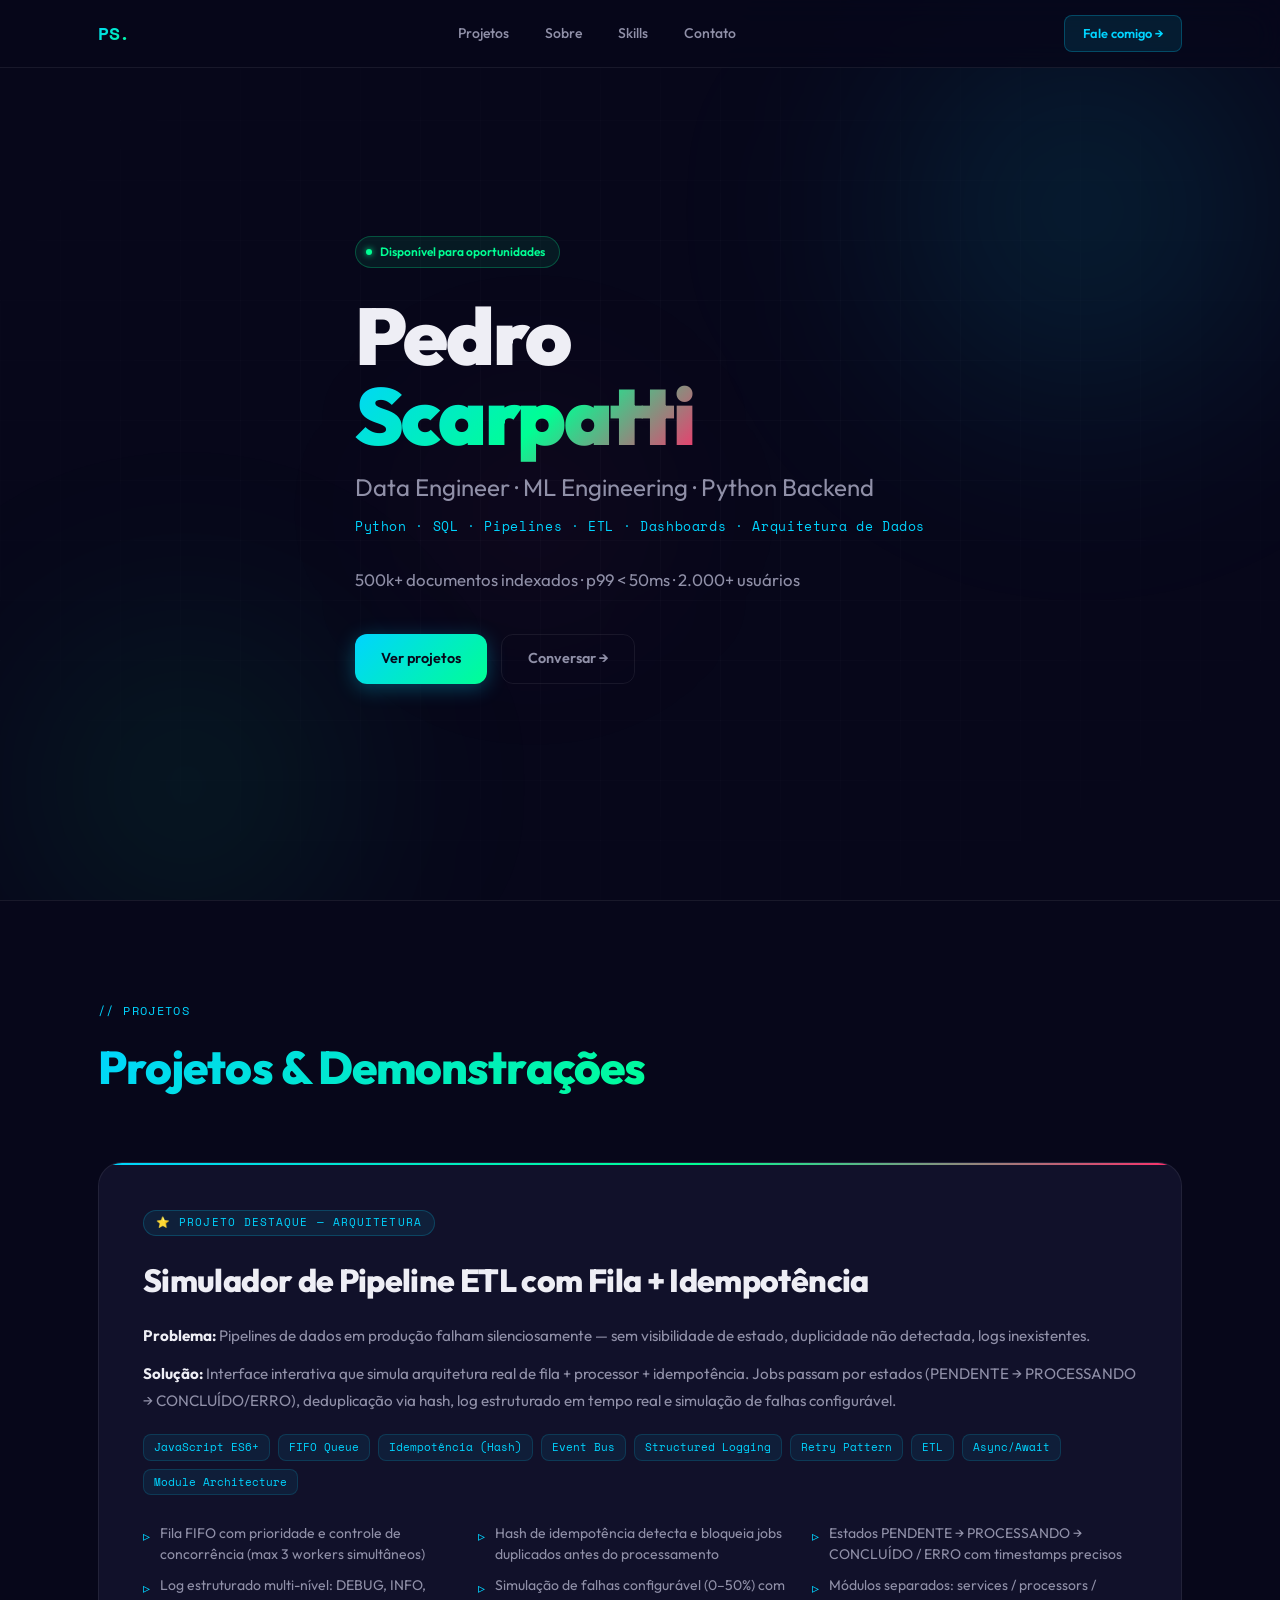
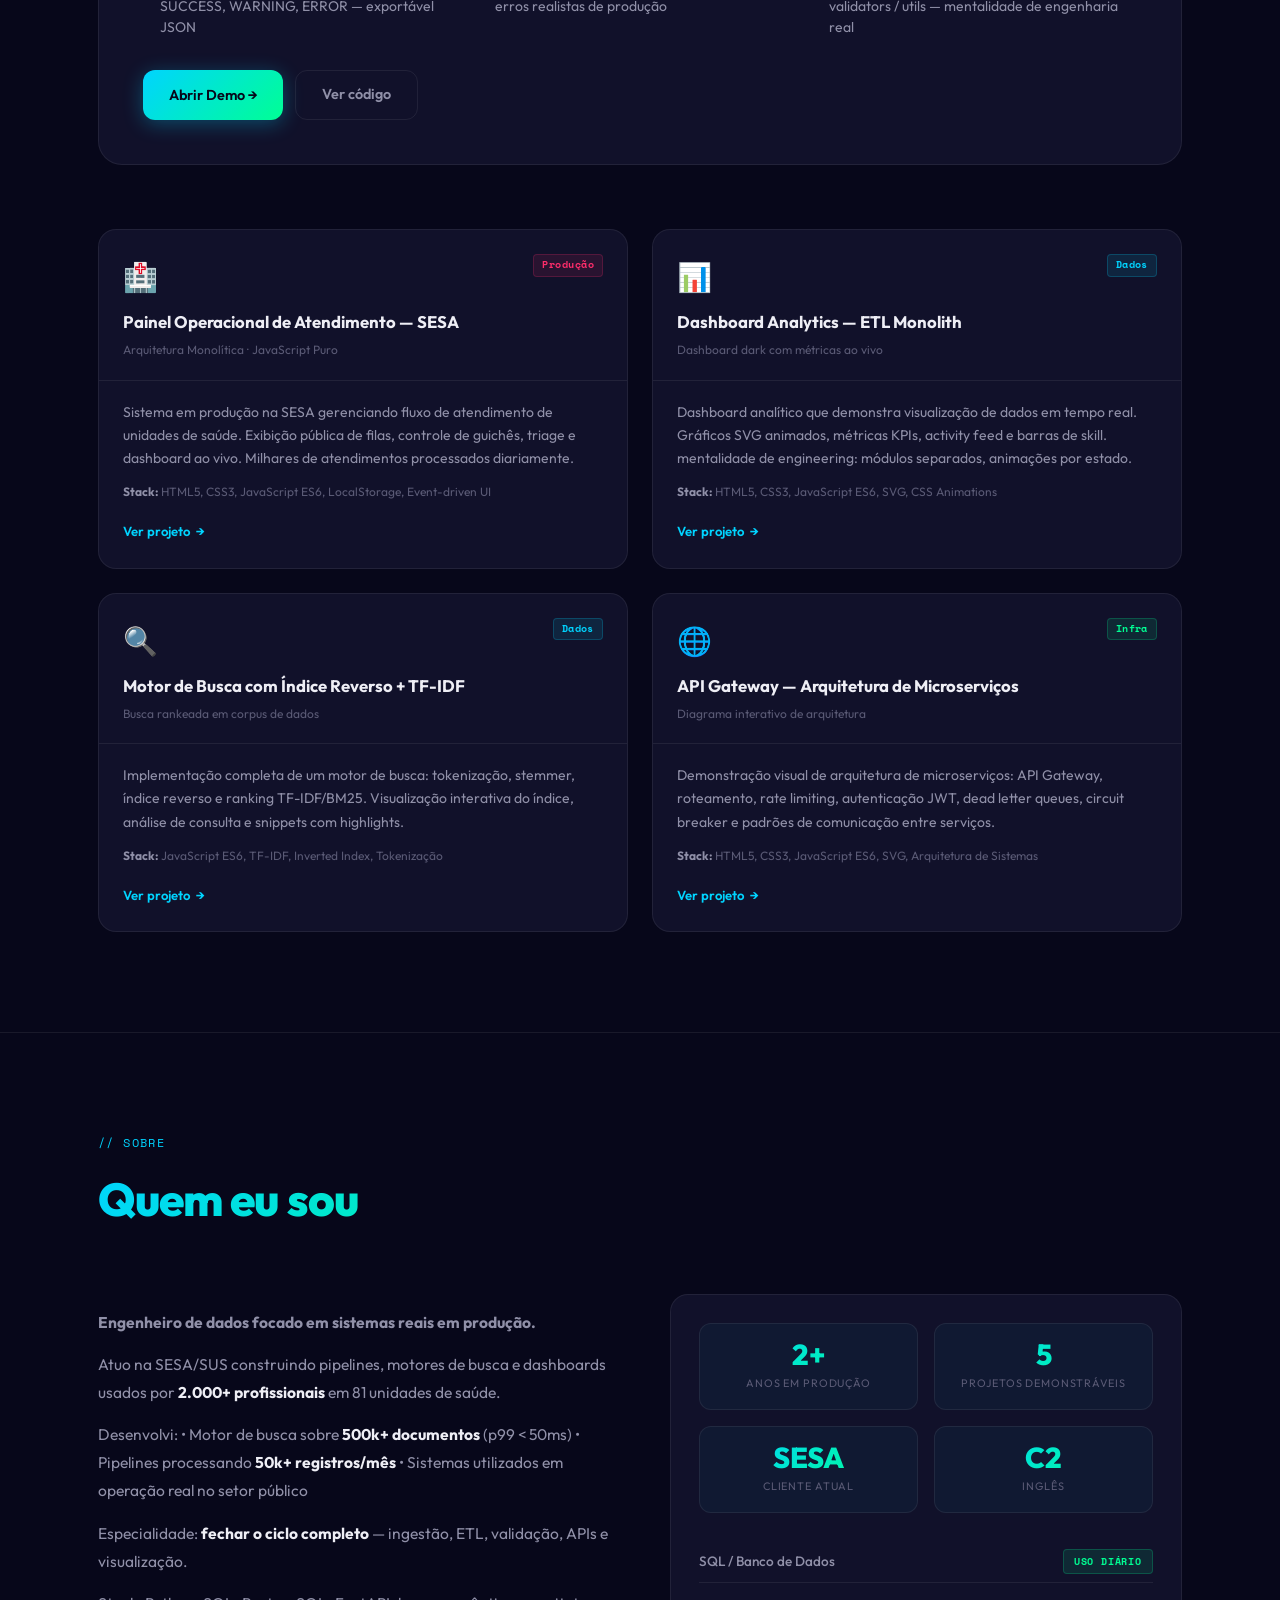
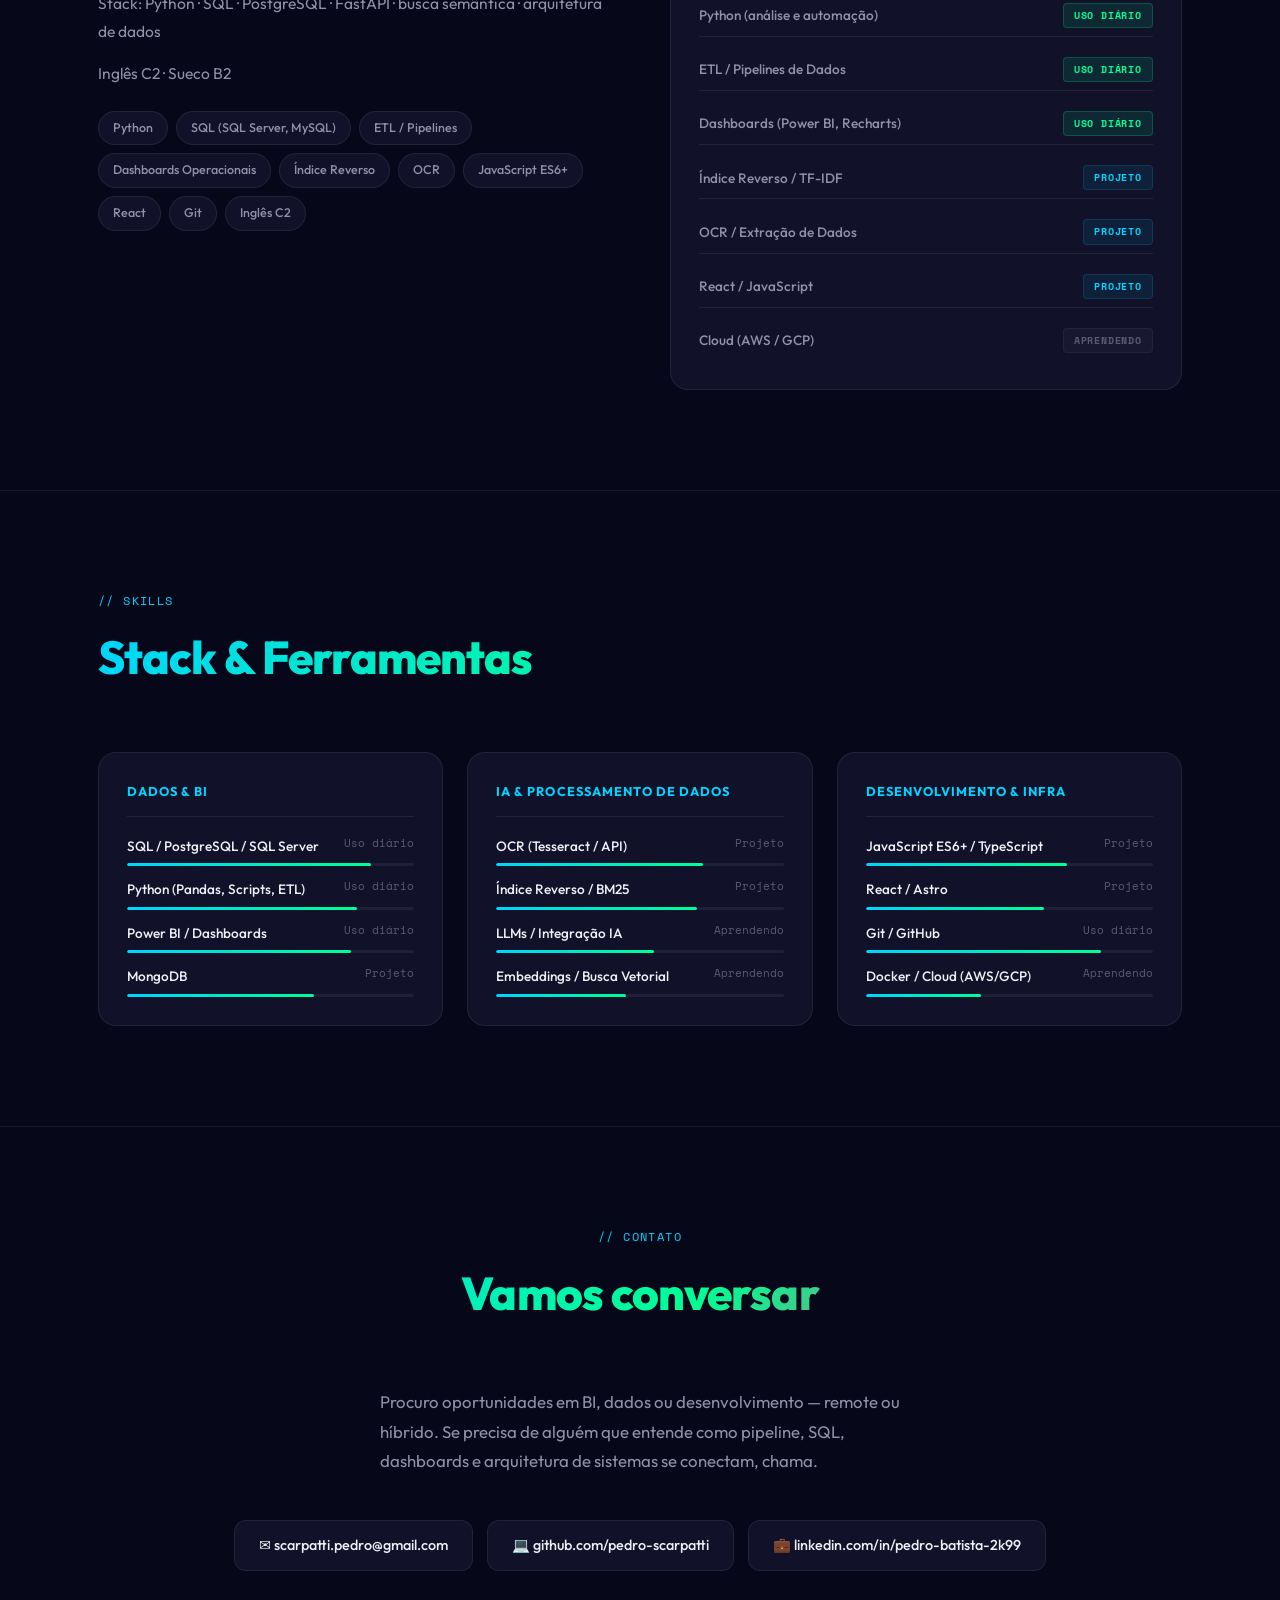
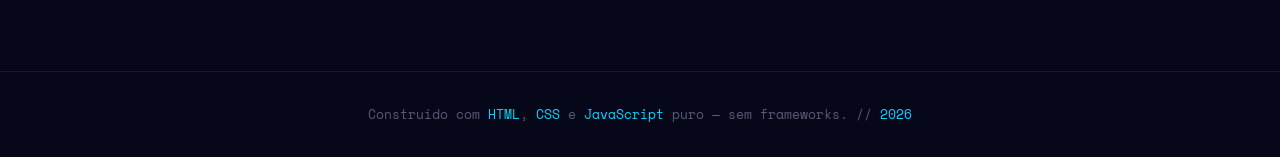
==== commit b6e65644: "test" ====
--- a/index.html
+++ b/index.html
@@ -3,15 +3,15 @@
 <head>
   <meta charset="UTF-8" />
   <meta name="viewport" content="width=device-width, initial-scale=1.0" />
-  <meta name="description" content="Pedro Scarpatti — Python Developer e Data Engineer. SQL, AI, índices reversos, pipelines de dados e processamento." />
+  <meta name="description" content="Pedro Scarpatti — Analista de BI & Dados. Pipelines ETL, dashboards operacionais, índices reversos e arquitetura de dados em escala." />
   <meta name="author" content="Pedro Scarpatti" />
   <meta name="robots" content="index, follow" />
-  <meta property="og:title" content="Pedro Scarpatti — Python Developer & Data Engineering" />
-  <meta property="og:description" content="Portfolio profissional: pipelines de dados, sistemas de busca inteligente e integração com IA." />
+  <meta property="og:title" content="Pedro Scarpatti — Analista de BI & Dados" />
+  <meta property="og:description" content="Portfolio: pipelines de dados, dashboards operacionais e arquitetura de sistemas para o setor público." />
   <meta property="og:type" content="website" />
   <meta name="theme-color" content="#07071A" />
 
-  <title>Pedro Scarpatti — Python Developer &amp; Data Engineering</title>
+  <title>Pedro Scarpatti — Analista de BI & Dados</title>
 
   <link rel="icon" type="image/svg+xml" href="data:image/svg+xml,<svg xmlns='http://www.w3.org/2000/svg' viewBox='0 0 32 32'><rect width='32' height='32' rx='8' fill='%2307071A'/><text x='50%' y='55%' dominant-baseline='middle' text-anchor='middle' font-family='monospace' font-size='18' font-weight='bold' fill='%2300D4FF'>PS</text></svg>" />
 
@@ -30,29 +30,19 @@
       --bg-card-hover: #181835;
       --border:        rgba(255,255,255,0.07);
       --border-accent: rgba(0,212,255,0.25);
-
       --text:          #EEEEF5;
       --text-2:        #9090A8;
       --text-3:        #5A5A75;
-
       --accent:        #00D4FF;
       --accent-2:      #00FF94;
       --accent-3:      #FF2D6B;
-
       --grad-hero:     linear-gradient(135deg, #00D4FF 0%, #00FF94 55%, #FF2D6B 100%);
       --grad-accent:   linear-gradient(135deg, #00D4FF, #00FF94);
-
       --font-head:     'Outfit', system-ui, sans-serif;
       --font-mono:     'Space Mono', monospace;
-
-      --r-sm: 8px;
-      --r-md: 12px;
-      --r-lg: 18px;
-      --r-xl: 24px;
-
+      --r-sm: 8px; --r-md: 12px; --r-lg: 18px; --r-xl: 24px;
       --shadow-card:   0 4px 24px rgba(0,0,0,0.4);
       --shadow-glow:   0 0 40px rgba(0,212,255,0.12);
-
       --transition:    all 0.25s cubic-bezier(0.16,1,0.3,1);
     }
 
@@ -60,9 +50,7 @@
        RESET & BASE
        ============================================================ */
     *, *::before, *::after { box-sizing: border-box; margin: 0; padding: 0; }
-
     html { scroll-behavior: smooth; font-size: 16px; }
-
     body {
       font-family: var(--font-head);
       background: var(--bg);
@@ -71,26 +59,16 @@
       -webkit-font-smoothing: antialiased;
       overflow-x: hidden;
     }
-
     ::selection { background: rgba(0,212,255,0.25); color: var(--text); }
-
     ::-webkit-scrollbar { width: 6px; }
     ::-webkit-scrollbar-track { background: var(--bg); }
     ::-webkit-scrollbar-thumb { background: var(--border); border-radius: 3px; }
     ::-webkit-scrollbar-thumb:hover { background: rgba(255,255,255,0.15); }
-
-    :focus-visible {
-      outline: 2px solid var(--accent);
-      outline-offset: 3px;
-      border-radius: var(--r-sm);
-    }
-
+    :focus-visible { outline: 2px solid var(--accent); outline-offset: 3px; border-radius: var(--r-sm); }
     a { color: inherit; text-decoration: none; transition: color 0.2s; }
     a:hover { color: var(--accent); }
-
+    button { font-family: inherit; cursor: pointer; border: none; background: none; }
     img, video { max-width: 100%; display: block; }
-    button { font-family: inherit; cursor: pointer; border: none; background: none; }
-    input, textarea, select { font-family: inherit; }
 
     /* ============================================================
        UTILITIES
@@ -120,10 +98,6 @@
       from { opacity: 0; transform: translateY(28px); }
       to   { opacity: 1; transform: translateY(0); }
     }
-    @keyframes fadeDown {
-      from { opacity: 0; transform: translateY(-20px); }
-      to   { opacity: 1; transform: translateY(0); }
-    }
     @keyframes orb1 {
       0%,100% { transform: translate(0,0) scale(1); }
       33%      { transform: translate(40px,-30px) scale(1.05); }
@@ -142,15 +116,17 @@
       from { width: 0; }
       to   { width: var(--w); }
     }
-    @keyframes countUp {
-      from { opacity: 0; transform: translateY(10px); }
-      to   { opacity: 1; transform: translateY(0); }
-    }
+    @keyframes pulse { 0%,100%{opacity:1} 50%{opacity:0.4} }
     @keyframes borderPulse {
       0%,100% { border-color: rgba(0,212,255,0.15); }
       50%      { border-color: rgba(0,212,255,0.4); }
     }
-    @keyframes pulse { 0%,100%{opacity:1} 50%{opacity:0.4} }
+    @keyframes flowDot {
+      0%   { opacity: 0; transform: translateX(0); }
+      10%  { opacity: 1; }
+      90%  { opacity: 1; }
+      100% { opacity: 0; transform: translateX(200px); }
+    }
 
     /* ============================================================
        HEADER
@@ -164,13 +140,11 @@
       transition: var(--transition);
     }
     header.scrolled { background: rgba(7,7,26,0.95); }
-
     .header-inner {
       max-width: 1140px; margin: 0 auto; padding: 0 28px;
       height: 100%;
       display: flex; align-items: center; justify-content: space-between;
     }
-
     .logo {
       font-family: var(--font-mono); font-size: 1.15rem; font-weight: 700;
       letter-spacing: -0.02em;
@@ -178,7 +152,6 @@
       -webkit-background-clip: text; -webkit-text-fill-color: transparent;
       background-clip: text;
     }
-
     .nav { display: flex; align-items: center; gap: 36px; }
     .nav a {
       font-size: 0.875rem; font-weight: 500; color: var(--text-2);
@@ -187,12 +160,10 @@
     .nav a::after {
       content: ''; position: absolute; bottom: -4px; left: 0; right: 0;
       height: 1.5px; background: var(--grad-accent);
-      transform: scaleX(0); transition: transform 0.25s;
-      border-radius: 1px;
+      transform: scaleX(0); transition: transform 0.25s; border-radius: 1px;
     }
     .nav a:hover, .nav a.active { color: var(--text); }
     .nav a:hover::after, .nav a.active::after { transform: scaleX(1); }
-
     .btn-header-cta {
       font-size: 0.8rem; font-weight: 600;
       padding: 7px 18px; border-radius: var(--r-sm);
@@ -216,7 +187,6 @@
       position: relative; overflow: hidden;
       padding: 100px 0 80px;
     }
-
     .hero__orb {
       position: absolute; border-radius: 50%;
       filter: blur(90px); pointer-events: none; z-index: 0;
@@ -239,7 +209,6 @@
       top: 40%; left: 30%;
       animation: orb1 14s ease-in-out infinite reverse;
     }
-
     .hero__grid {
       position: absolute; inset: 0; z-index: 0;
       background-image:
@@ -248,13 +217,11 @@
       background-size: 60px 60px;
       mask-image: radial-gradient(ellipse 70% 70% at 50% 50%, black, transparent);
     }
-
     .hero__content {
       position: relative; z-index: 1;
       max-width: 780px;
       animation: fadeUp 0.7s ease-out both;
     }
-
     .hero__badge {
       display: inline-flex; align-items: center; gap: 8px;
       padding: 5px 14px 5px 10px;
@@ -272,41 +239,34 @@
       box-shadow: 0 0 6px var(--accent-2);
       animation: pulse 2s ease-in-out infinite;
     }
-
     .hero h1 {
       font-size: clamp(44px, 7.5vw, 80px);
       font-weight: 900; line-height: 1.0;
-      letter-spacing: -0.03em;
-      margin-bottom: 12px;
+      letter-spacing: -0.03em; margin-bottom: 12px;
       animation: fadeUp 0.6s ease-out 0.15s both;
     }
-
     .hero__role {
       font-size: clamp(18px, 2.5vw, 24px);
       font-weight: 400; color: var(--text-2);
       margin-bottom: 8px;
       animation: fadeUp 0.6s ease-out 0.2s both;
     }
-
     .hero__stack {
       font-family: var(--font-mono); font-size: 0.8rem;
       color: var(--accent); letter-spacing: 0.05em;
       margin-bottom: 28px;
       animation: fadeUp 0.6s ease-out 0.25s both;
     }
-
     .hero__desc {
       font-size: 1.05rem; color: var(--text-2);
       max-width: 540px; line-height: 1.75;
       margin-bottom: 40px;
       animation: fadeUp 0.6s ease-out 0.3s both;
     }
-
     .hero__cta {
       display: flex; gap: 14px; flex-wrap: wrap;
       animation: fadeUp 0.6s ease-out 0.4s both;
     }
-
     .btn {
       display: inline-flex; align-items: center; gap: 8px;
       padding: 12px 26px; border-radius: var(--r-md);
@@ -325,13 +285,20 @@
       color: #07071A;
     }
     .btn--ghost {
-      background: transparent;
-      color: var(--text-2);
+      background: transparent; color: var(--text-2);
       border: 1px solid var(--border);
     }
     .btn--ghost:hover {
-      border-color: rgba(255,255,255,0.2);
-      color: var(--text);
+      border-color: rgba(255,255,255,0.2); color: var(--text);
+      transform: translateY(-2px);
+    }
+    .btn--accent-outline {
+      background: transparent; color: var(--accent);
+      border: 1px solid var(--border-accent);
+    }
+    .btn--accent-outline:hover {
+      background: rgba(0,212,255,0.08);
+      border-color: var(--accent);
       transform: translateY(-2px);
     }
 
@@ -340,7 +307,6 @@
        ============================================================ */
     section { padding: 100px 0; }
     section + section { border-top: 1px solid var(--border); }
-
     .section__header { margin-bottom: 56px; }
     .section__title {
       font-size: clamp(30px, 4vw, 46px);
@@ -371,7 +337,6 @@
       box-shadow: var(--shadow-glow);
       transform: translateY(-3px);
     }
-
     .featured__badge {
       display: inline-flex; align-items: center; gap: 6px;
       font-family: var(--font-mono); font-size: 0.68rem;
@@ -381,20 +346,17 @@
       border-radius: 99px; padding: 3px 12px;
       margin-bottom: 18px;
     }
-
     .featured__title {
       font-size: clamp(22px, 3vw, 32px);
       font-weight: 800; letter-spacing: -0.02em;
       margin-bottom: 16px;
     }
-
     .featured__problem,
     .featured__solution {
       font-size: 0.95rem; color: var(--text-2);
       line-height: 1.75; margin-bottom: 12px;
     }
     .featured__problem strong, .featured__solution strong { color: var(--text); }
-
     .featured__tech {
       display: flex; flex-wrap: wrap; gap: 8px;
       margin: 20px 0 28px;
@@ -409,7 +371,6 @@
       transition: var(--transition);
     }
     .tag:hover { background: rgba(0,212,255,0.14); border-color: rgba(0,212,255,0.3); }
-
     .featured__features {
       display: grid;
       grid-template-columns: repeat(auto-fill, minmax(280px, 1fr));
@@ -420,12 +381,10 @@
       font-size: 0.875rem; color: var(--text-2); line-height: 1.5;
     }
     .featured__feature::before {
-      content: '▹';
-      color: var(--accent);
+      content: '▹'; color: var(--accent);
       font-family: var(--font-mono);
       margin-top: 2px; flex-shrink: 0;
     }
-
     .featured__actions { display: flex; gap: 12px; flex-wrap: wrap; }
 
     /* ============================================================
@@ -449,12 +408,13 @@
     }
     .card:nth-child(1) { animation-delay: 0.05s; }
     .card:nth-child(2) { animation-delay: 0.15s; }
+    .card:nth-child(3) { animation-delay: 0.25s; }
+    .card:nth-child(4) { animation-delay: 0.35s; }
     .card:hover {
       border-color: var(--border-accent);
       transform: translateY(-5px);
       box-shadow: var(--shadow-card), var(--shadow-glow);
     }
-
     .card__header {
       padding: 24px 24px 20px;
       border-bottom: 1px solid var(--border);
@@ -463,7 +423,14 @@
     .card__icon { font-size: 28px; margin-bottom: 8px; }
     .card__title { font-size: 1.05rem; font-weight: 700; margin-bottom: 4px; }
     .card__subtitle { font-size: 0.75rem; color: var(--text-3); font-weight: 400; }
-
+    .card__badge {
+      font-family: var(--font-mono); font-size: 0.62rem;
+      padding: 2px 8px; border-radius: 4px;
+      font-weight: 700; letter-spacing: 0.05em;
+    }
+    .card__badge--data { background: rgba(0,212,255,0.1); color: var(--accent); border: 1px solid rgba(0,212,255,0.2); }
+    .card__badge--infra { background: rgba(0,255,148,0.1); color: var(--accent-2); border: 1px solid rgba(0,255,148,0.2); }
+    .card__badge--prod  { background: rgba(255,45,107,0.1); color: var(--accent-3); border: 1px solid rgba(255,45,107,0.2); }
     .card__body { padding: 20px 24px 24px; }
     .card__desc { font-size: 0.875rem; color: var(--text-2); line-height: 1.65; margin-bottom: 12px; }
     .card__stack { font-size: 0.75rem; color: var(--text-3); line-height: 1.6; margin-bottom: 16px; }
@@ -483,17 +450,15 @@
       gap: 60px; align-items: start;
     }
     @media (max-width: 768px) { .about-grid { grid-template-columns: 1fr; } }
-
     .about__text p {
       font-size: 0.975rem; color: var(--text-2);
       line-height: 1.8; margin-bottom: 14px;
     }
     .about__text p strong { color: var(--text); }
-
-    .about__skills {
+    .about__chips {
       display: flex; flex-wrap: wrap; gap: 8px; margin-top: 24px;
     }
-    .skill-chip {
+    .chip {
       background: var(--bg-card);
       border: 1px solid var(--border);
       border-radius: 99px;
@@ -502,12 +467,11 @@
       color: var(--text-2);
       transition: var(--transition);
     }
-    .skill-chip:hover {
+    .chip:hover {
       border-color: rgba(0,212,255,0.3);
       color: var(--accent);
       background: rgba(0,212,255,0.06);
     }
-
     .about__metrics {
       background: var(--bg-card);
       border: 1px solid var(--border);
@@ -517,20 +481,14 @@
     }
     .metrics-grid {
       display: grid; grid-template-columns: 1fr 1fr;
-      gap: 16px; margin-bottom: 24px;
+      gap: 16px; margin-bottom: 28px;
     }
     .metric {
       background: rgba(0,212,255,0.04);
       border: 1px solid var(--border);
       border-radius: var(--r-md);
       padding: 16px; text-align: center;
-      animation: countUp 0.5s ease-out both;
-    }
-    .metric:nth-child(1) { animation-delay: 0.1s; }
-    .metric:nth-child(2) { animation-delay: 0.2s; }
-    .metric:nth-child(3) { animation-delay: 0.3s; }
-    .metric:nth-child(4) { animation-delay: 0.4s; }
-
+    }
     .metric__val {
       font-size: 1.8rem; font-weight: 800;
       background: var(--grad-accent);
@@ -544,18 +502,32 @@
       margin-top: 6px; display: block;
     }
 
-    .skill-bars { display: flex; flex-direction: column; gap: 14px; }
-    .skill-bar__header { display: flex; justify-content: space-between; margin-bottom: 6px; }
-    .skill-bar__name { font-size: 0.78rem; font-weight: 500; color: var(--text-2); }
-    .skill-bar__pct { font-family: var(--font-mono); font-size: 0.7rem; color: var(--accent); }
-    .skill-bar__track {
-      height: 4px; background: rgba(255,255,255,0.06);
-      border-radius: 2px; overflow: hidden;
-    }
-    .skill-bar__fill {
-      height: 100%; background: var(--grad-accent);
-      border-radius: 2px;
-      animation: fillBar 1.4s cubic-bezier(0.16,1,0.3,1) forwards;
+    /* Skills - clean categories, no progress bars */
+    .skill-list { display: flex; flex-direction: column; gap: 12px; }
+    .skill-row {
+      display: flex; align-items: center; justify-content: space-between;
+      padding: 8px 0;
+      border-bottom: 1px solid var(--border);
+    }
+    .skill-row:last-child { border-bottom: none; }
+    .skill-name { font-size: 0.85rem; font-weight: 500; color: var(--text-2); }
+    .skill-level {
+      font-family: var(--font-mono); font-size: 0.65rem;
+      font-weight: 700; letter-spacing: 0.08em;
+      padding: 3px 10px; border-radius: 4px;
+      text-transform: uppercase;
+    }
+    .skill-level--daily {
+      background: rgba(0,255,148,0.1); color: var(--accent-2);
+      border: 1px solid rgba(0,255,148,0.2);
+    }
+    .skill-level--project {
+      background: rgba(0,212,255,0.08); color: var(--accent);
+      border: 1px solid rgba(0,212,255,0.15);
+    }
+    .skill-level--learning {
+      background: rgba(90,90,117,0.1); color: var(--text-3);
+      border: 1px solid rgba(90,90,117,0.15);
     }
 
     /* ============================================================
@@ -568,7 +540,6 @@
     }
     @media (max-width: 900px) { .skills-grid { grid-template-columns: repeat(2,1fr); } }
     @media (max-width: 580px) { .skills-grid { grid-template-columns: 1fr; } }
-
     .skill-group {
       background: var(--bg-card);
       border: 1px solid var(--border);
@@ -577,7 +548,6 @@
       transition: var(--transition);
     }
     .skill-group:hover { border-color: var(--border-accent); transform: translateY(-3px); }
-
     .skill-group__title {
       font-size: 0.8rem; font-weight: 700;
       text-transform: uppercase; letter-spacing: 0.08em;
@@ -585,7 +555,6 @@
       padding-bottom: 14px; margin-bottom: 18px;
       border-bottom: 1px solid var(--border);
     }
-
     .skill-group__list { display: flex; flex-direction: column; gap: 12px; }
     .skill-item { display: flex; flex-direction: column; gap: 6px; }
     .skill-item__header { display: flex; justify-content: space-between; }
@@ -650,7 +619,6 @@
       padding: 24px;
     }
     .modal.active { display: flex; }
-
     .modal__box {
       width: 100%; max-width: 1200px;
       height: 88vh;
@@ -667,10 +635,7 @@
       border-bottom: 1px solid var(--border);
       flex-shrink: 0;
     }
-    .modal__title {
-      font-size: 0.9rem; font-weight: 600;
-      color: var(--text-2);
-    }
+    .modal__title { font-size: 0.9rem; font-weight: 600; color: var(--text-2); }
     .modal__close {
       width: 36px; height: 36px;
       background: rgba(255,255,255,0.05);
@@ -730,13 +695,11 @@
 
         <h1>Pedro<br><span class="gradient-text">Scarpatti</span></h1>
 
-        <p class="hero__role">Python Developer &amp; Data Engineering</p>
-        <p class="hero__stack">Python · SQL · AI · Processamento de Dados · Buscas</p>
+        <p class="hero__role">Data Engineer · ML Engineering · Python Backend</p>
+        <p class="hero__stack">Python · SQL · Pipelines · ETL · Dashboards · Arquitetura de Dados</p>
 
         <p class="hero__desc">
-          Desenvolvo pipelines de dados, integrações com modelos de IA
-          e sistemas de busca inteligente. Especialidades: índices reversos,
-          processamento de texto e consultas otimizadas em grande escala.
+          500k+ documentos indexados · p99 < 50ms · 2.000+ usuários
         </p>
 
         <div class="hero__cta">
@@ -752,20 +715,20 @@
     <div class="container">
       <div class="section__header">
         <span class="section-label">// projetos</span>
-        <h2 class="section__title gradient-text">Projetos Principais</h2>
+        <h2 class="section__title gradient-text">Projetos &amp; Demonstrações</h2>
       </div>
 
       <!-- FEATURED: PIPELINE SIMULATOR -->
-      <div class="featured" onclick="openModal(2)" style="cursor:pointer;">
-        <div class="featured__badge">⭐ projeto principal</div>
-        <h3 class="featured__title">Simulador de Pipeline de Processamento de Dados</h3>
+      <div class="featured" onclick="openModal(3)" style="cursor:pointer;">
+        <div class="featured__badge">⭐ projeto destaque — arquitetura</div>
+        <h3 class="featured__title">Simulador de Pipeline ETL com Fila + Idempotência</h3>
 
         <p class="featured__problem">
-          <strong>Problema:</strong> Pipelines de dados falham silenciosamente em produção —
-          sem visibilidade de estado, duplicidade não detectada e logs inexistentes.
+          <strong>Problema:</strong> Pipelines de dados em produção falham silenciosamente —
+          sem visibilidade de estado, duplicidade não detectada, logs inexistentes.
         </p>
         <p class="featured__solution">
-          <strong>Como funciona:</strong> Interface que simula arquitetura real de fila + processor
+          <strong>Solução:</strong> Interface interativa que simula arquitetura real de fila + processor
           + idempotência. Jobs passam por estados (PENDENTE → PROCESSANDO → CONCLUÍDO/ERRO),
           deduplicação via hash, log estruturado em tempo real e simulação de falhas configurável.
         </p>
@@ -777,21 +740,22 @@
           <span class="tag">Event Bus</span>
           <span class="tag">Structured Logging</span>
           <span class="tag">Retry Pattern</span>
-          <span class="tag">ETL Pattern</span>
+          <span class="tag">ETL</span>
           <span class="tag">Async/Await</span>
+          <span class="tag">Module Architecture</span>
         </div>
 
         <div class="featured__features">
           <div class="featured__feature">Fila FIFO com prioridade e controle de concorrência (max 3 workers simultâneos)</div>
           <div class="featured__feature">Hash de idempotência detecta e bloqueia jobs duplicados antes do processamento</div>
           <div class="featured__feature">Estados PENDENTE → PROCESSANDO → CONCLUÍDO / ERRO com timestamps precisos</div>
-          <div class="featured__feature">Log estruturado multi-nível: DEBUG, INFO, SUCCESS, WARNING, ERROR — exportável em JSON</div>
+          <div class="featured__feature">Log estruturado multi-nível: DEBUG, INFO, SUCCESS, WARNING, ERROR — exportável JSON</div>
           <div class="featured__feature">Simulação de falhas configurável (0–50%) com erros realistas de produção</div>
-          <div class="featured__feature">Módulos separados: services / processors / validators — mentalidade de engenharia real</div>
+          <div class="featured__feature">Módulos separados: services / processors / validators / utils — mentalidade de engenharia real</div>
         </div>
 
         <div class="featured__actions">
-          <button class="btn btn--primary" onclick="event.stopPropagation(); openModal(2)">
+          <button class="btn btn--primary" onclick="event.stopPropagation(); openModal(3)">
             Abrir Demo →
           </button>
           <a href="https://github.com/pedro-scarpatti" target="_blank" class="btn btn--ghost" onclick="event.stopPropagation()">
@@ -807,14 +771,16 @@
           <div class="card__header">
             <div>
               <div class="card__icon">🏥</div>
-              <h3 class="card__title">Sistema de Senhas e Atendimentos</h3>
+              <h3 class="card__title">Painel Operacional de Atendimento — SESA</h3>
               <p class="card__subtitle">Arquitetura Monolítica · JavaScript Puro</p>
             </div>
+            <span class="card__badge card__badge--prod">Produção</span>
           </div>
           <div class="card__body">
             <p class="card__desc">
-              Dor do paciente: filas desorganizadas, sem visibilidade em tempo real e dados fragmentados.
-              Solução: painel operacional com controle de guichês, triage e dashboard ao vivo.
+              Sistema em produção na SESA gerenciando fluxo de atendimento de unidades de saúde.
+              Exibição pública de filas, controle de guichês, triage e dashboard ao vivo.
+              Milhares de atendimentos processados diariamente.
             </p>
             <p class="card__stack">
               <strong>Stack:</strong> HTML5, CSS3, JavaScript ES6, LocalStorage, Event-driven UI
@@ -825,23 +791,73 @@
           </div>
         </div>
 
+        <div class="card" onclick="openModal(2)">
+          <div class="card__header">
+            <div>
+              <div class="card__icon">📊</div>
+              <h3 class="card__title">Dashboard Analytics — ETL Monolith</h3>
+              <p class="card__subtitle">Dashboard dark com métricas ao vivo</p>
+            </div>
+            <span class="card__badge card__badge--data">Dados</span>
+          </div>
+          <div class="card__body">
+            <p class="card__desc">
+              Dashboard analítico que demonstra visualização de dados em tempo real.
+              Gráficos SVG animados, métricas KPIs, activity feed e barras de skill.
+              mentalidade de engineering: módulos separados, animações por estado.
+            </p>
+            <p class="card__stack">
+              <strong>Stack:</strong> HTML5, CSS3, JavaScript ES6, SVG, CSS Animations
+            </p>
+            <a href="#" class="card__link" onclick="openModal(2); return false;">
+              Ver projeto <span>→</span>
+            </a>
+          </div>
+        </div>
+
         <div class="card" onclick="openModal(1)">
           <div class="card__header">
             <div>
-              <div class="card__icon">✍️</div>
-              <h3 class="card__title">Editor de Artigos</h3>
-              <p class="card__subtitle">Arquitetura Monolítica · JavaScript Puro</p>
-            </div>
+              <div class="card__icon">🔍</div>
+              <h3 class="card__title">Motor de Busca com Índice Reverso + TF-IDF</h3>
+              <p class="card__subtitle">Busca rankeada em corpus de dados</p>
+            </div>
+            <span class="card__badge card__badge--data">Dados</span>
           </div>
           <div class="card__body">
             <p class="card__desc">
-              Dor do redator: sem controle de formatação, ferramentas limitadas e publicação engessada.
-              Solução: editor WYSIWYG com toolbar contextual e preview em tempo real.
+              Implementação completa de um motor de busca: tokenização, stemmer,
+              índice reverso e ranking TF-IDF/BM25. Visualização interativa do
+              índice, análise de consulta e snippets com highlights.
             </p>
             <p class="card__stack">
-              <strong>Stack:</strong> HTML5, CSS3, JavaScript ES6, ContentEditable API, LocalStorage
+              <strong>Stack:</strong> JavaScript ES6, TF-IDF, Inverted Index, Tokenização
             </p>
             <a href="#" class="card__link" onclick="openModal(1); return false;">
+              Ver projeto <span>→</span>
+            </a>
+          </div>
+        </div>
+
+        <div class="card" onclick="openModal(4)">
+          <div class="card__header">
+            <div>
+              <div class="card__icon">🌐</div>
+              <h3 class="card__title">API Gateway — Arquitetura de Microserviços</h3>
+              <p class="card__subtitle">Diagrama interativo de arquitetura</p>
+            </div>
+            <span class="card__badge card__badge--infra">Infra</span>
+          </div>
+          <div class="card__body">
+            <p class="card__desc">
+              Demonstração visual de arquitetura de microserviços: API Gateway,
+              roteamento, rate limiting, autenticação JWT, dead letter queues,
+              circuit breaker e padrões de comunicação entre serviços.
+            </p>
+            <p class="card__stack">
+              <strong>Stack:</strong> HTML5, CSS3, JavaScript ES6, SVG, Arquitetura de Sistemas
+            </p>
+            <a href="#" class="card__link" onclick="openModal(4); return false;">
               Ver projeto <span>→</span>
             </a>
           </div>
@@ -861,33 +877,49 @@
 
       <div class="about-grid">
         <div class="about__text">
+         <p>
           <p>
-            Desenvolvedor Python com foco em <strong>processamento de dados e IA</strong>.
-            Trabalho com extração, transformação e carga de dados em escala, integração com
-            modelos de linguagem e construção de sistemas de busca inteligente.
+          <strong style="color: var(--color-text-primary);">
+          Engenheiro de dados focado em sistemas reais em produção.
+          </strong>
           </p>
+
           <p>
-            Minhas especialidades incluem <strong>índice reverso</strong>,
-            <strong>otimização de consultas SQL</strong>, pipelines de dados
-            e arquiteturas que lidam com grandes volumes de informação.
-            Trabalho no setor público (SESA/SUS) construindo sistemas de integração
-            e análise operacional.
+          Atuo na SESA/SUS construindo pipelines, motores de busca e dashboards
+          usados por <strong>2.000+ profissionais</strong> em 81 unidades de saúde.
           </p>
+
           <p>
-            Este portfólio demonstra a <strong>mentalidade de engenharia de dados</strong>:
-            não projetinhos de estudo, mas sistemas que processam, indexam e pesquisam
-            informação em escala.
+          Desenvolvi:
+          • Motor de busca sobre <strong>500k+ documentos</strong> (p99 &lt; 50ms)  
+          • Pipelines processando <strong>50k+ registros/mês</strong>  
+          • Sistemas utilizados em operação real no setor público
           </p>
 
-          <div class="about__skills">
-            <span class="skill-chip">Python</span>
-            <span class="skill-chip">SQL / PostgreSQL</span>
-            <span class="skill-chip">AI / LLMs</span>
-            <span class="skill-chip">Índices Reversos</span>
-            <span class="skill-chip">ETL / Pipelines</span>
-            <span class="skill-chip">Busca Semântica</span>
-            <span class="skill-chip">JavaScript ES6+</span>
-            <span class="skill-chip">Git</span>
+          <p>
+          Especialidade: <strong>fechar o ciclo completo</strong> — ingestão, ETL,
+          validação, APIs e visualização.
+          </p>
+
+          <p>
+          Stack: Python · SQL · PostgreSQL · FastAPI · busca semântica · arquitetura de dados
+          </p>
+
+          <p>
+          Inglês C2 · Sueco B2
+          </p>
+
+          <div class="about__chips">
+            <span class="chip">Python</span>
+            <span class="chip">SQL (SQL Server, MySQL)</span>
+            <span class="chip">ETL / Pipelines</span>
+            <span class="chip">Dashboards Operacionais</span>
+            <span class="chip">Índice Reverso</span>
+            <span class="chip">OCR</span>
+            <span class="chip">JavaScript ES6+</span>
+            <span class="chip">React</span>
+            <span class="chip">Git</span>
+            <span class="chip">Inglês C2</span>
           </div>
         </div>
 
@@ -898,55 +930,51 @@
               <span class="metric__label">Anos em produção</span>
             </div>
             <div class="metric">
-              <span class="metric__val">3</span>
-              <span class="metric__label">Projetos principais</span>
+              <span class="metric__val">5</span>
+              <span class="metric__label">Projetos demonstráveis</span>
             </div>
             <div class="metric">
-              <span class="metric__val">100%</span>
-              <span class="metric__label">JavaScript puro</span>
+              <span class="metric__val">SESA</span>
+              <span class="metric__label">Cliente atual</span>
             </div>
             <div class="metric">
-              <span class="metric__val">Python</span>
-              <span class="metric__label">Linguagem principal</span>
-            </div>
-          </div>
-
-          <div class="skill-bars">
-            <div class="skill-bar">
-              <div class="skill-bar__header">
-                <span class="skill-bar__name">Python</span>
-                <span class="skill-bar__pct">75%</span>
-              </div>
-              <div class="skill-bar__track">
-                <div class="skill-bar__fill" style="--w:75%;width:0;width:var(--w)"></div>
-              </div>
-            </div>
-            <div class="skill-bar">
-              <div class="skill-bar__header">
-                <span class="skill-bar__name">SQL / PostgreSQL</span>
-                <span class="skill-bar__pct">80%</span>
-              </div>
-              <div class="skill-bar__track">
-                <div class="skill-bar__fill" style="--w:80%;width:0;width:var(--w)"></div>
-              </div>
-            </div>
-            <div class="skill-bar">
-              <div class="skill-bar__header">
-                <span class="skill-bar__name">AI / LLMs</span>
-                <span class="skill-bar__pct">65%</span>
-              </div>
-              <div class="skill-bar__track">
-                <div class="skill-bar__fill" style="--w:65%;width:0;width:var(--w)"></div>
-              </div>
-            </div>
-            <div class="skill-bar">
-              <div class="skill-bar__header">
-                <span class="skill-bar__name">JavaScript</span>
-                <span class="skill-bar__pct">58%</span>
-              </div>
-              <div class="skill-bar__track">
-                <div class="skill-bar__fill" style="--w:58%;width:0;width:var(--w)"></div>
-              </div>
+              <span class="metric__val">C2</span>
+              <span class="metric__label">Inglês</span>
+            </div>
+          </div>
+
+          <div class="skill-list">
+            <div class="skill-row">
+              <span class="skill-name">SQL / Banco de Dados</span>
+              <span class="skill-level skill-level--daily">Uso diário</span>
+            </div>
+            <div class="skill-row">
+              <span class="skill-name">Python (análise e automação)</span>
+              <span class="skill-level skill-level--daily">Uso diário</span>
+            </div>
+            <div class="skill-row">
+              <span class="skill-name">ETL / Pipelines de Dados</span>
+              <span class="skill-level skill-level--daily">Uso diário</span>
+            </div>
+            <div class="skill-row">
+              <span class="skill-name">Dashboards (Power BI, Recharts)</span>
+              <span class="skill-level skill-level--daily">Uso diário</span>
+            </div>
+            <div class="skill-row">
+              <span class="skill-name">Índice Reverso / TF-IDF</span>
+              <span class="skill-level skill-level--project">Projeto</span>
+            </div>
+            <div class="skill-row">
+              <span class="skill-name">OCR / Extração de Dados</span>
+              <span class="skill-level skill-level--project">Projeto</span>
+            </div>
+            <div class="skill-row">
+              <span class="skill-name">React / JavaScript</span>
+              <span class="skill-level skill-level--project">Projeto</span>
+            </div>
+            <div class="skill-row">
+              <span class="skill-name">Cloud (AWS / GCP)</span>
+              <span class="skill-level skill-level--learning">Aprendendo</span>
             </div>
           </div>
         </div>
@@ -965,21 +993,21 @@
       <div class="skills-grid">
 
         <div class="skill-group">
-          <h3 class="skill-group__title">Linguagens &amp; Dados</h3>
+          <h3 class="skill-group__title">Dados &amp; BI</h3>
           <div class="skill-group__list">
             <div class="skill-item">
               <div class="skill-item__header">
-                <span class="skill-item__name">Python</span>
-                <span class="skill-item__level">Avançado</span>
+                <span class="skill-item__name">SQL / PostgreSQL / SQL Server</span>
+                <span class="skill-item__level">Uso diário</span>
               </div>
               <div class="skill-item__track">
-                <div class="skill-item__fill" style="--w:75%;width:0;width:var(--w)"></div>
+                <div class="skill-item__fill" style="--w:85%;width:0;width:var(--w)"></div>
               </div>
             </div>
             <div class="skill-item">
               <div class="skill-item__header">
-                <span class="skill-item__name">SQL / PostgreSQL</span>
-                <span class="skill-item__level">Avançado</span>
+                <span class="skill-item__name">Python (Pandas, Scripts, ETL)</span>
+                <span class="skill-item__level">Uso diário</span>
               </div>
               <div class="skill-item__track">
                 <div class="skill-item__fill" style="--w:80%;width:0;width:var(--w)"></div>
@@ -987,11 +1015,20 @@
             </div>
             <div class="skill-item">
               <div class="skill-item__header">
-                <span class="skill-item__name">JavaScript ES6+</span>
-                <span class="skill-item__level">Intermediário</span>
+                <span class="skill-item__name">Power BI / Dashboards</span>
+                <span class="skill-item__level">Uso diário</span>
               </div>
               <div class="skill-item__track">
-                <div class="skill-item__fill" style="--w:58%;width:0;width:var(--w)"></div>
+                <div class="skill-item__fill" style="--w:78%;width:0;width:var(--w)"></div>
+              </div>
+            </div>
+            <div class="skill-item">
+              <div class="skill-item__header">
+                <span class="skill-item__name">MongoDB</span>
+                <span class="skill-item__level">Projeto</span>
+              </div>
+              <div class="skill-item__track">
+                <div class="skill-item__fill" style="--w:65%;width:0;width:var(--w)"></div>
               </div>
             </div>
           </div>
@@ -1002,35 +1039,35 @@
           <div class="skill-group__list">
             <div class="skill-item">
               <div class="skill-item__header">
-                <span class="skill-item__name">LLMs / OpenAI API</span>
-                <span class="skill-item__level">Intermediário</span>
+                <span class="skill-item__name">OCR (Tesseract / API)</span>
+                <span class="skill-item__level">Projeto</span>
               </div>
               <div class="skill-item__track">
-                <div class="skill-item__fill" style="--w:65%;width:0;width:var(--w)"></div>
+                <div class="skill-item__fill" style="--w:72%;width:0;width:var(--w)"></div>
               </div>
             </div>
             <div class="skill-item">
               <div class="skill-item__header">
-                <span class="skill-item__name">ETL / Pipelines</span>
-                <span class="skill-item__level">Intermediário</span>
+                <span class="skill-item__name">Índice Reverso / BM25</span>
+                <span class="skill-item__level">Projeto</span>
               </div>
               <div class="skill-item__track">
-                <div class="skill-item__fill" style="--w:68%;width:0;width:var(--w)"></div>
+                <div class="skill-item__fill" style="--w:70%;width:0;width:var(--w)"></div>
               </div>
             </div>
             <div class="skill-item">
               <div class="skill-item__header">
-                <span class="skill-item__name">Índices Reversos</span>
-                <span class="skill-item__level">Intermediário</span>
+                <span class="skill-item__name">LLMs / Integração IA</span>
+                <span class="skill-item__level">Aprendendo</span>
               </div>
               <div class="skill-item__track">
-                <div class="skill-item__fill" style="--w:60%;width:0;width:var(--w)"></div>
+                <div class="skill-item__fill" style="--w:55%;width:0;width:var(--w)"></div>
               </div>
             </div>
             <div class="skill-item">
               <div class="skill-item__header">
-                <span class="skill-item__name">Busca Semântica</span>
-                <span class="skill-item__level">Básico</span>
+                <span class="skill-item__name">Embeddings / Busca Vetorial</span>
+                <span class="skill-item__level">Aprendendo</span>
               </div>
               <div class="skill-item__track">
                 <div class="skill-item__fill" style="--w:45%;width:0;width:var(--w)"></div>
@@ -1040,33 +1077,42 @@
         </div>
 
         <div class="skill-group">
-          <h3 class="skill-group__title">DevOps &amp; Tools</h3>
+          <h3 class="skill-group__title">Desenvolvimento &amp; Infra</h3>
           <div class="skill-group__list">
             <div class="skill-item">
               <div class="skill-item__header">
-                <span class="skill-item__name">Git</span>
-                <span class="skill-item__level">Intermediário</span>
+                <span class="skill-item__name">JavaScript ES6+ / TypeScript</span>
+                <span class="skill-item__level">Projeto</span>
               </div>
               <div class="skill-item__track">
-                <div class="skill-item__fill" style="--w:75%;width:0;width:var(--w)"></div>
+                <div class="skill-item__fill" style="--w:70%;width:0;width:var(--w)"></div>
               </div>
             </div>
             <div class="skill-item">
               <div class="skill-item__header">
-                <span class="skill-item__name">Docker</span>
-                <span class="skill-item__level">Básico</span>
+                <span class="skill-item__name">React / Astro</span>
+                <span class="skill-item__level">Projeto</span>
               </div>
               <div class="skill-item__track">
-                <div class="skill-item__fill" style="--w:42%;width:0;width:var(--w)"></div>
+                <div class="skill-item__fill" style="--w:62%;width:0;width:var(--w)"></div>
               </div>
             </div>
             <div class="skill-item">
               <div class="skill-item__header">
-                <span class="skill-item__name">HTML / CSS</span>
-                <span class="skill-item__level">Intermediário</span>
+                <span class="skill-item__name">Git / GitHub</span>
+                <span class="skill-item__level">Uso diário</span>
               </div>
               <div class="skill-item__track">
-                <div class="skill-item__fill" style="--w:62%;width:0;width:var(--w)"></div>
+                <div class="skill-item__fill" style="--w:82%;width:0;width:var(--w)"></div>
+              </div>
+            </div>
+            <div class="skill-item">
+              <div class="skill-item__header">
+                <span class="skill-item__name">Docker / Cloud (AWS/GCP)</span>
+                <span class="skill-item__level">Aprendendo</span>
+              </div>
+              <div class="skill-item__track">
+                <div class="skill-item__fill" style="--w:40%;width:0;width:var(--w)"></div>
               </div>
             </div>
           </div>
@@ -1085,9 +1131,9 @@
       </div>
 
       <p class="contact__desc">
-        Procuro oportunidades em Python, dados ou IA — remote ou híbrido.
-        Se precisa de alguém que entende como processar, indexar e pesquisar
-        grandes volumes de dados, chama.
+        Procuro oportunidades em BI, dados ou desenvolvimento — remote ou híbrido.
+        Se precisa de alguém que entende como pipeline, SQL, dashboards e
+        arquitetura de sistemas se conectam, chama.
       </p>
 
       <div class="contact__links">
@@ -1126,9 +1172,11 @@
 
   <script>
     const PROJECTS = [
-      { title: 'Sistema de Senhas e Atendimentos',    file: 'projects/Gerenciador%20de%20Senhas.html' },
-      { title: 'Editor de Artigos',                   file: 'projects/monolithic-article-editor.html' },
-      { title: 'Simulador de Pipeline de Dados',      file: 'pipeline-simulator.html' },
+      { title: 'Painel Operacional SESA — Atendimentos',  file: 'projects/Gerenciador%20de%20Senhas.html' },
+      { title: 'Motor de Busca — Índice Reverso + TF-IDF', file: 'projects/motor-de-busca.html' },
+      { title: 'Dashboard Analytics — ETL Monolith',       file: 'projects/dashboard-monolith.html' },
+      { title: 'Simulador de Pipeline ETL',                file: 'projects/pipeline-simulator.html' },
+      { title: 'API Gateway — Arquitetura de Microserviços', file: 'projects/api-gateway.html' },
     ];
 
     function openModal(index) {
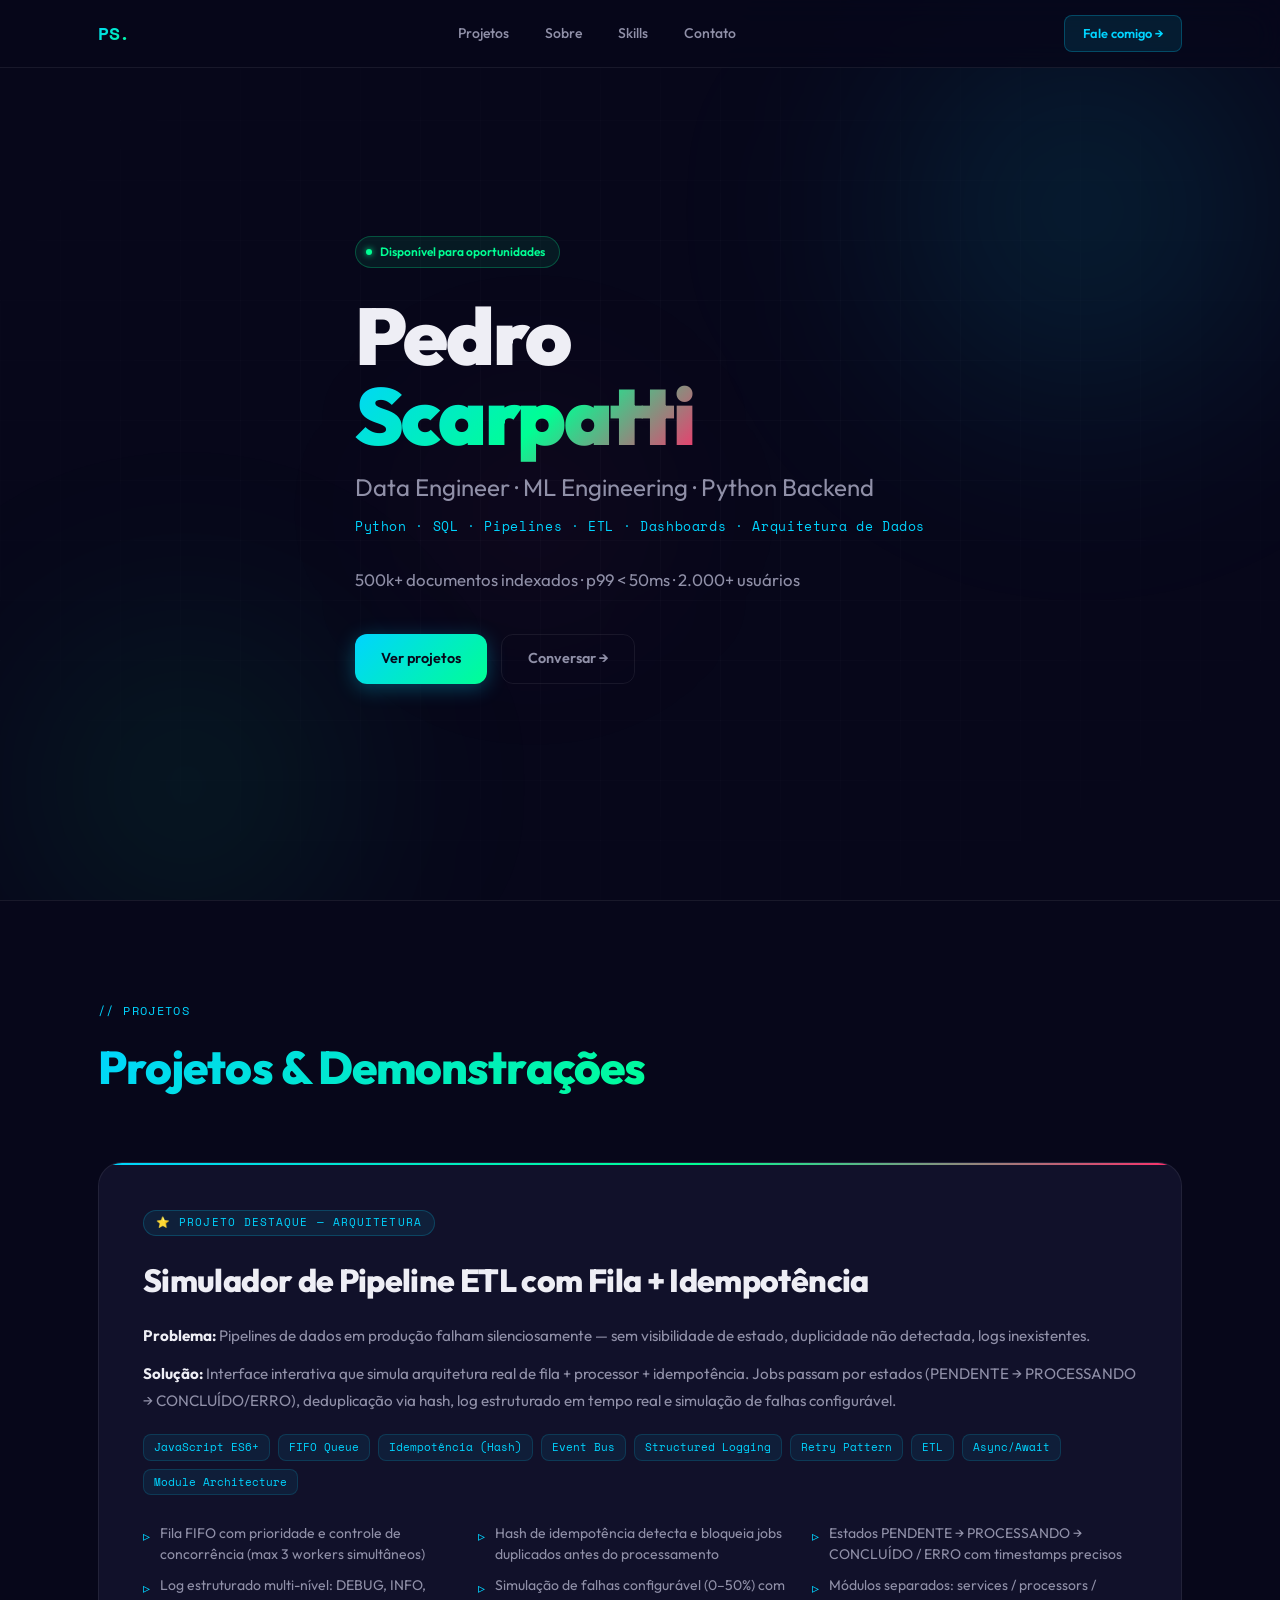
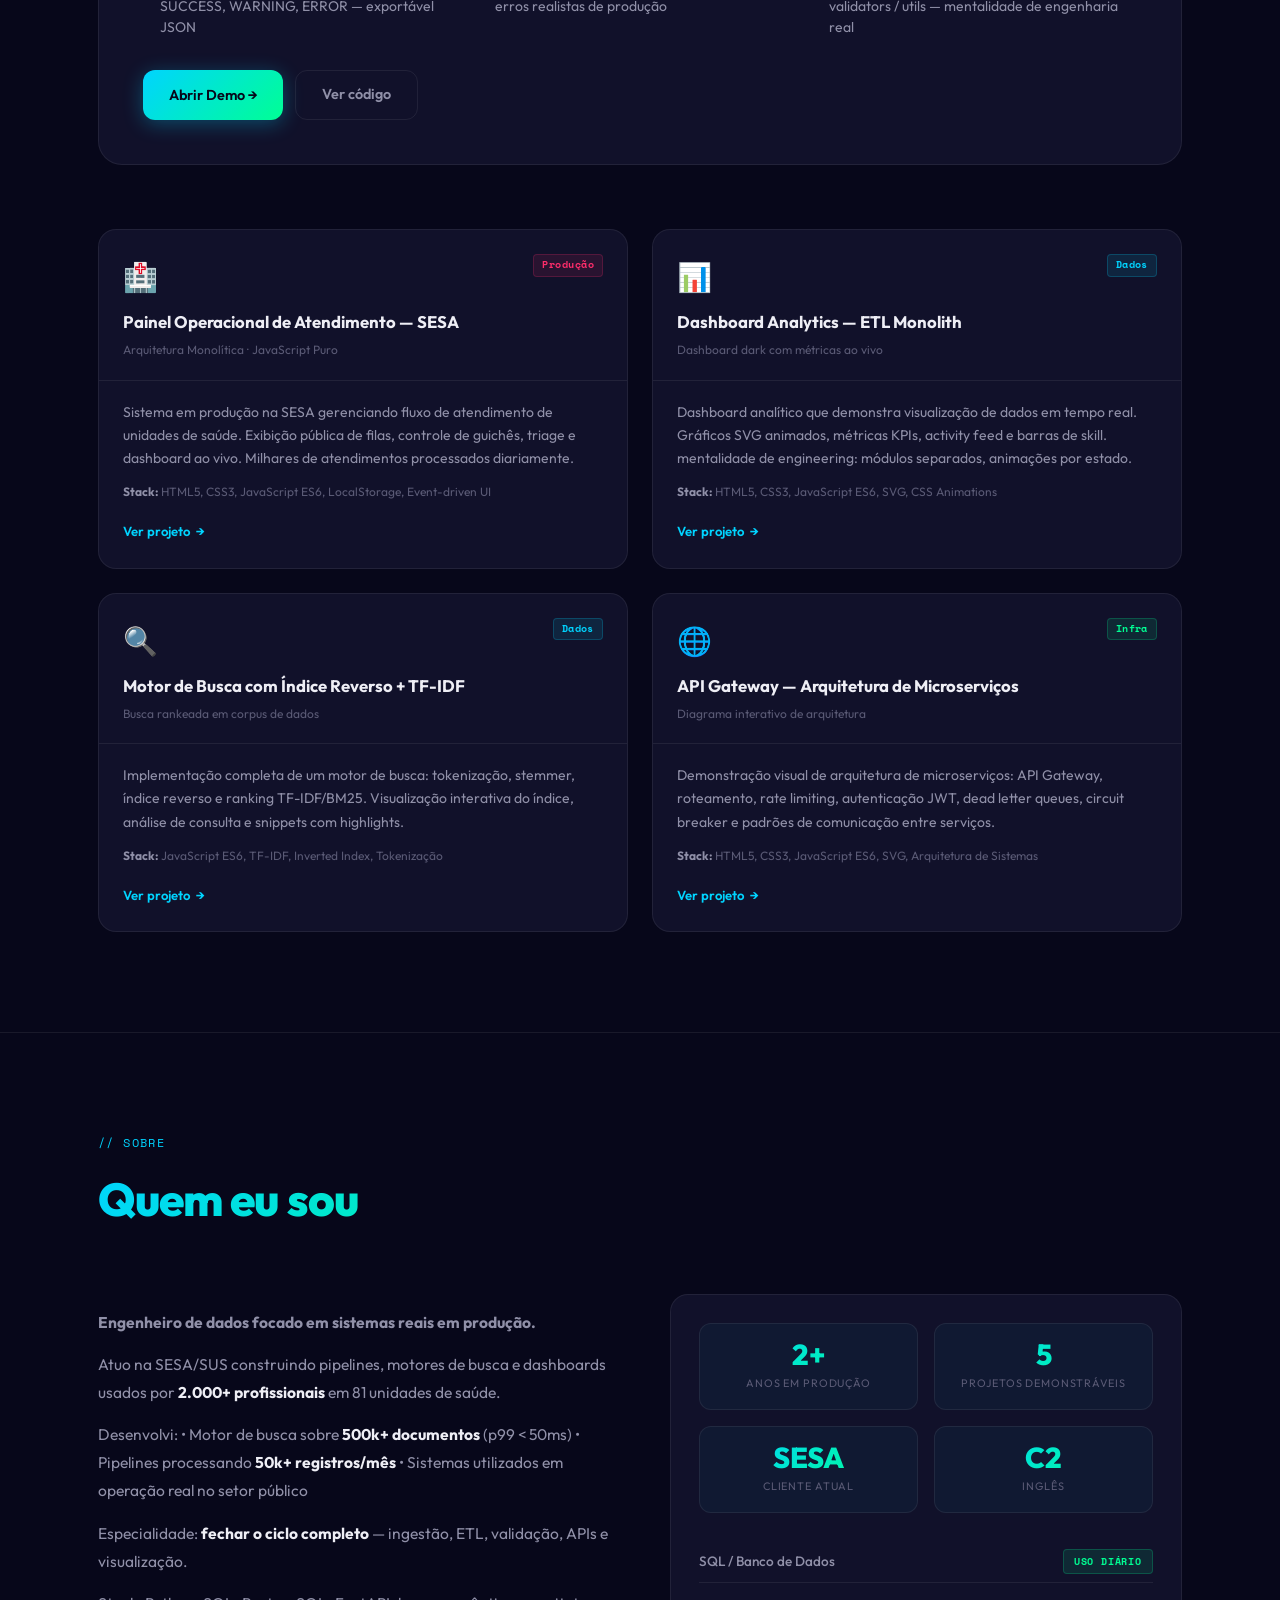
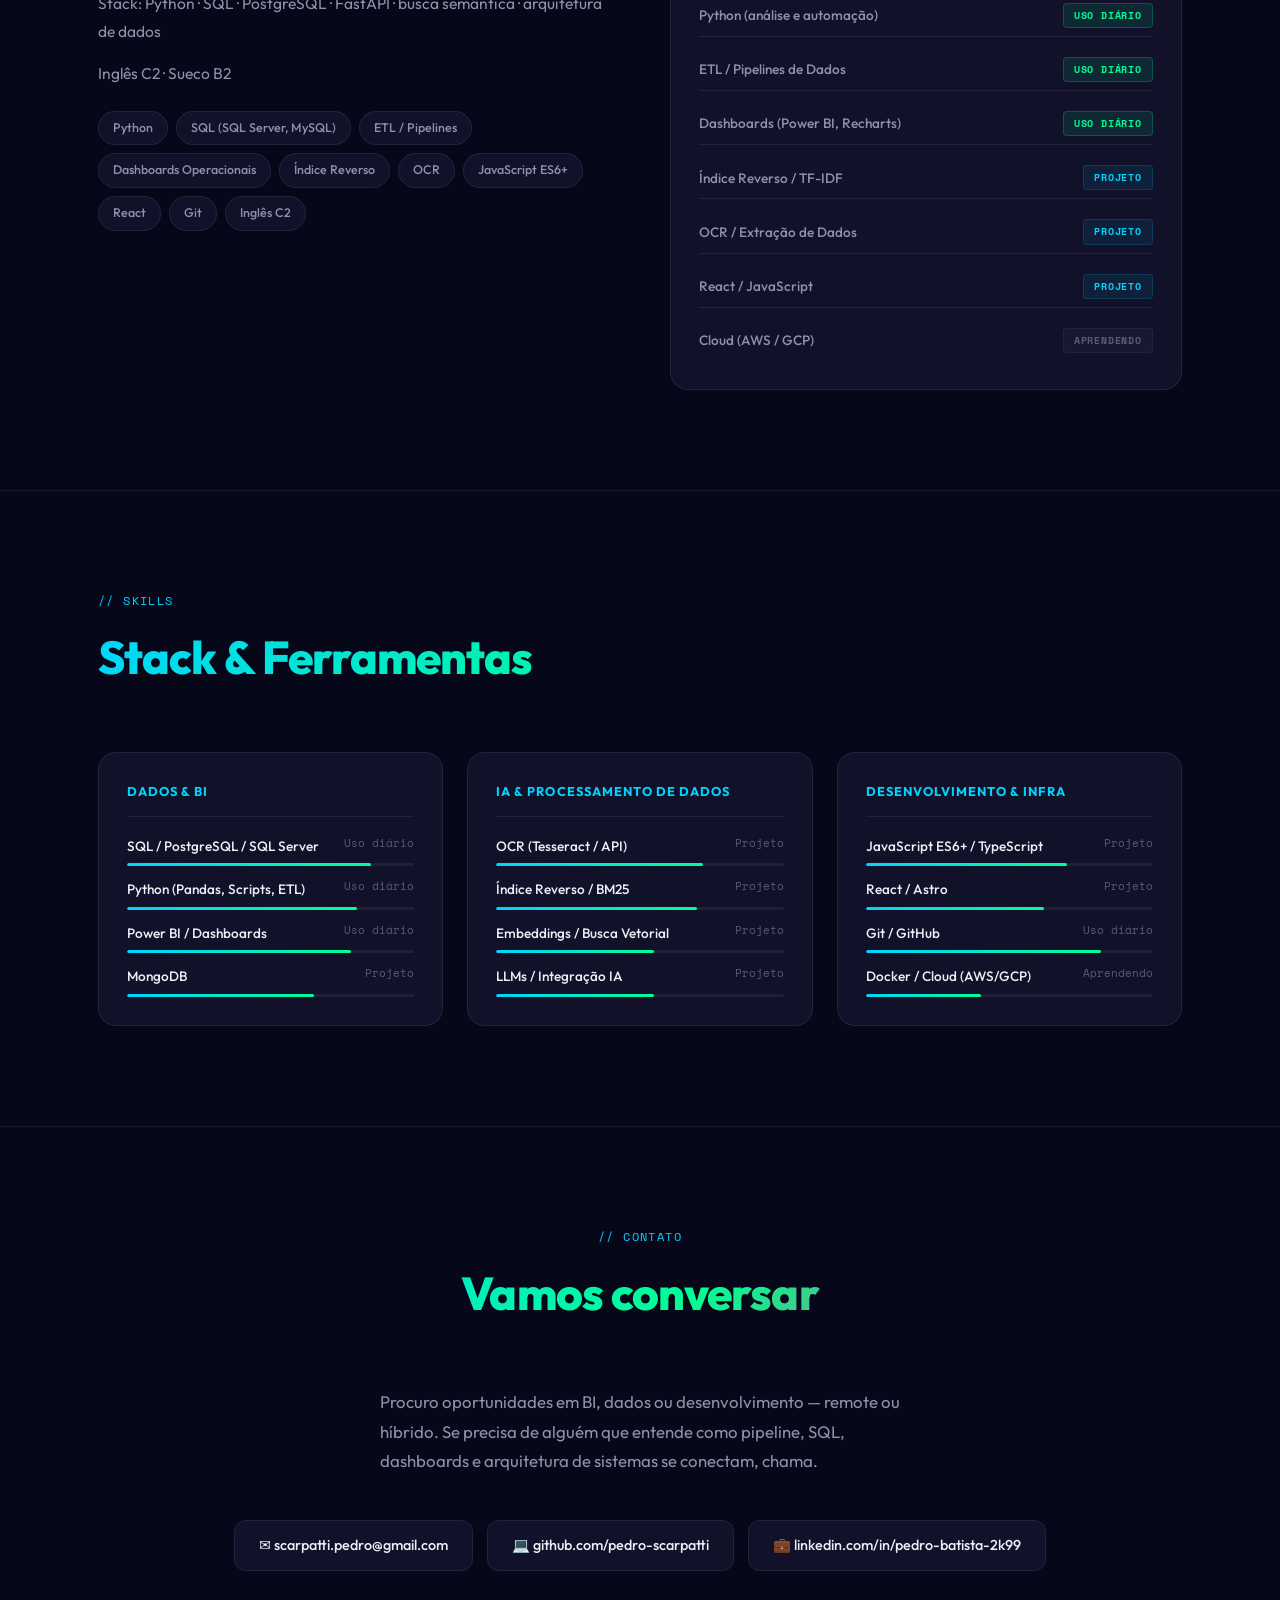
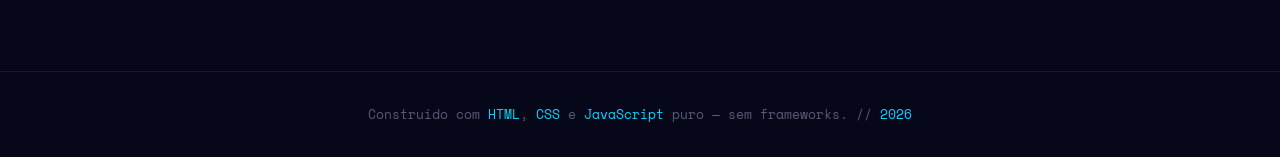
==== commit 3f7b4965: "Final" ====
--- a/index.html
+++ b/index.html
@@ -3,15 +3,15 @@
 <head>
   <meta charset="UTF-8" />
   <meta name="viewport" content="width=device-width, initial-scale=1.0" />
-  <meta name="description" content="Pedro Scarpatti — Analista de BI & Dados. Pipelines ETL, dashboards operacionais, índices reversos e arquitetura de dados em escala." />
+  <meta name="description" content="Pedro Scarpatti — Engenheiro de Dados. Pipelines ETL, dashboards operacionais, índices reversos e arquitetura de dados em escala." />
   <meta name="author" content="Pedro Scarpatti" />
   <meta name="robots" content="index, follow" />
-  <meta property="og:title" content="Pedro Scarpatti — Analista de BI & Dados" />
+  <meta property="og:title" content="Pedro Scarpatti — Engenheiro de Dados" />
   <meta property="og:description" content="Portfolio: pipelines de dados, dashboards operacionais e arquitetura de sistemas para o setor público." />
   <meta property="og:type" content="website" />
   <meta name="theme-color" content="#07071A" />
 
-  <title>Pedro Scarpatti — Analista de BI & Dados</title>
+  <title>Pedro Scarpatti — Engenheiro de Dados</title>
 
   <link rel="icon" type="image/svg+xml" href="data:image/svg+xml,<svg xmlns='http://www.w3.org/2000/svg' viewBox='0 0 32 32'><rect width='32' height='32' rx='8' fill='%2307071A'/><text x='50%' y='55%' dominant-baseline='middle' text-anchor='middle' font-family='monospace' font-size='18' font-weight='bold' fill='%2300D4FF'>PS</text></svg>" />
 
@@ -1057,8 +1057,8 @@
             </div>
             <div class="skill-item">
               <div class="skill-item__header">
-                <span class="skill-item__name">LLMs / Integração IA</span>
-                <span class="skill-item__level">Aprendendo</span>
+                <span class="skill-item__name">Embeddings / Busca Vetorial</span>
+                <span class="skill-item__level">Projeto</span>
               </div>
               <div class="skill-item__track">
                 <div class="skill-item__fill" style="--w:55%;width:0;width:var(--w)"></div>
@@ -1066,11 +1066,11 @@
             </div>
             <div class="skill-item">
               <div class="skill-item__header">
-                <span class="skill-item__name">Embeddings / Busca Vetorial</span>
-                <span class="skill-item__level">Aprendendo</span>
+                <span class="skill-item__name">LLMs / Integração IA</span>
+                <span class="skill-item__level">Projeto</span>
               </div>
               <div class="skill-item__track">
-                <div class="skill-item__fill" style="--w:45%;width:0;width:var(--w)"></div>
+                <div class="skill-item__fill" style="--w:55%;width:0;width:var(--w)"></div>
               </div>
             </div>
           </div>
